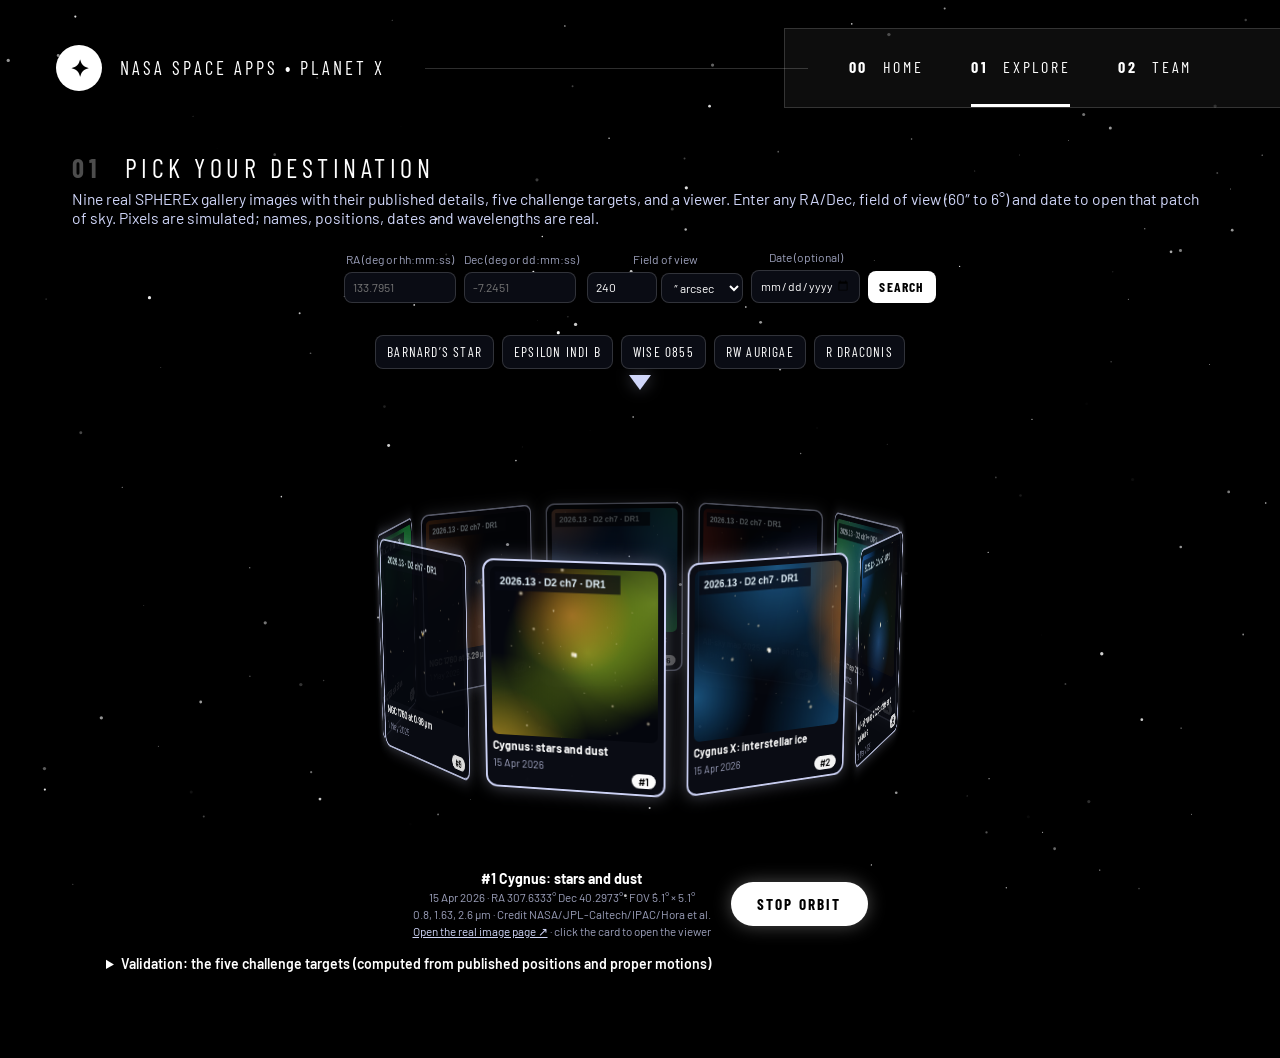
==== explore.html @ a5f4517a "Add files via upload" ====
<!DOCTYPE html>
<html lang="en">
<head>
  <meta charset="UTF-8" />
  <meta name="viewport" content="width=device-width, initial-scale=1.0, viewport-fit=cover" />
  <title>NASA Space Apps Planet X | Explore</title>
  <link rel="preconnect" href="https://fonts.googleapis.com">
  <link rel="preconnect" href="https://fonts.gstatic.com" crossorigin>
  <link href="https://fonts.googleapis.com/css2?family=Barlow:wght@400;600;700&family=Barlow+Condensed:wght@400;700&family=Bellefair&display=swap" rel="stylesheet">
  <style>
    :root {
      --bg-black: #000000;
      --text-light: #D0D6F9;
      --white: #FFFFFF;
      --glass: rgba(255, 255, 255, 0.05);
      --glass-border: rgba(255, 255, 255, 0.16);
      --font-serif: 'Bellefair', serif;
      --font-sans-cond: 'Barlow Condensed', sans-serif;
      --font-sans: 'Barlow', sans-serif;
    }

    * {
      box-sizing: border-box;
      margin: 0;
      padding: 0;
    }

    body {
      background-color: var(--bg-black);
      color: var(--white);
      font-family: var(--font-sans);
      min-height: 100vh;
      overflow-x: hidden;
      display: flex;
      flex-direction: column;
      position: relative;
    }

    /* Pure Black Twinkling Starfield Canvas */
    #starfield {
      position: fixed;
      inset: 0;
      width: 100%;
      height: 100%;
      z-index: 0;
      pointer-events: none;
    }

    /* Unified Heading Bar */
    header {
      position: relative;
      z-index: 10;
      display: flex;
      justify-content: space-between;
      align-items: center;
      padding: 1.75rem 0 1.75rem 3.5rem;
    }

    .brand-group {
      display: flex;
      align-items: center;
      gap: 1.1rem;
      text-decoration: none;
      color: var(--white);
    }

    .logo {
      width: 46px;
      height: 46px;
      background: var(--white);
      color: #000;
      border-radius: 50%;
      display: grid;
      place-items: center;
      font-size: 1.45rem;
      font-weight: bold;
      flex-shrink: 0;
    }

    .brand-title {
      font-family: var(--font-sans-cond);
      font-size: 1.15rem;
      letter-spacing: 3px;
      text-transform: uppercase;
      color: var(--white);
    }

    .header-line {
      flex: 1;
      height: 1px;
      background: rgba(255, 255, 255, 0.18);
      margin-left: 2.5rem;
      margin-right: -1.5rem;
      z-index: 12;
    }

    nav {
      background: var(--glass);
      backdrop-filter: blur(18px);
      -webkit-backdrop-filter: blur(18px);
      padding: 0 5.5rem 0 4rem;
      border-top: 1px solid var(--glass-border);
      border-bottom: 1px solid var(--glass-border);
      border-left: 1px solid var(--glass-border);
    }

    nav ul {
      display: flex;
      list-style: none;
      gap: 3rem;
    }

    nav a {
      display: inline-block;
      padding: 1.75rem 0;
      color: var(--white);
      text-decoration: none;
      font-family: var(--font-sans-cond);
      font-size: 1rem;
      letter-spacing: 2.7px;
      text-transform: uppercase;
      border-bottom: 3px solid transparent;
      transition: border-color 0.25s ease;
    }

    nav a:hover {
      border-bottom-color: rgba(255, 255, 255, 0.5);
    }

    nav a.active {
      border-bottom-color: var(--white);
    }

    nav a b {
      margin-right: 0.55rem;
      font-weight: 700;
    }

    /* Main Content */
    main {
      position: relative;
      z-index: 5;
      flex: 1;
      max-width: 1200px;
      width: 100%;
      margin: 0 auto;
      padding: 1rem 2rem 3.5rem;
      display: flex;
      flex-direction: column;
      align-items: center;
    }

    .page-title {
      align-self: flex-start;
      font-family: var(--font-sans-cond);
      font-size: 1.65rem;
      letter-spacing: 4.5px;
      text-transform: uppercase;
      font-weight: 400;
      margin-bottom: 0.4rem;
    }

    .page-title span {
      opacity: 0.3;
      font-weight: 700;
      margin-right: 0.9rem;
    }

    .sub-hint {
      align-self: flex-start;
      color: var(--text-light);
      font-size: 0.98rem;
      margin-bottom: 1rem;
    }


    /* ===== SPHEREx Sky Orbit v4 (themed to this page) ===== */

:root{--bg:#000;--bg2:#000;--panel:#0a0c14;--tx:#fff;--mut:rgba(208,214,249,.75);--ac:#D0D6F9;--glow:rgba(208,214,249,.35);--line:rgba(255,255,255,.16);--ok:#6fe3a5;--warn:#ffa466;padding-top:env(safe-area-inset-top,0px);padding-bottom:env(safe-area-inset-bottom,0px)}
html{scroll-padding-top:env(safe-area-inset-top,0px)}*{box-sizing:border-box}
.sx-base{color:var(--tx);font:14px/1.45 var(--font-sans)}
.sxhead{max-width:1100px;margin:0 auto;padding:6px 16px 0;text-align:center}
.sub,small{color:var(--mut)}
form,.row{display:flex;flex-wrap:wrap;gap:8px;align-items:end;justify-content:center}
label{display:grid;gap:3px;font-size:12px;color:var(--mut)}label.i{display:flex;align-items:center;gap:5px;color:var(--tx);font-size:13px}
input[type=text],input[type=date],select{padding:6px 8px;border:1px solid var(--line);border-radius:8px;background:var(--panel);color:var(--tx);font:inherit}input[type=text]{width:112px}
button{font:inherit;color:var(--tx);background:var(--panel);border:1px solid var(--line);border-radius:8px;padding:6px 11px;cursor:pointer}
button.go,.spin{border:0;color:#000;font-weight:700;background:#fff}.spin{border-radius:999px;padding:11px 26px;letter-spacing:.04em;box-shadow:0 0 18px rgba(255,255,255,.3)}
button.on{outline:2px solid var(--ac);outline-offset:-2px}:focus-visible{outline:2px solid var(--ac);outline-offset:2px}
#err{color:var(--warn);min-height:20px;font-size:13px;margin-top:4px}#chips{margin-top:8px}
.stage{position:relative;height:min(56vh,490px);perspective:1500px;display:grid;place-items:center;overflow:hidden;cursor:grab;touch-action:pan-y;user-select:none}
.mk{position:absolute;top:6px;left:50%;transform:translateX(-50%);border:11px solid transparent;border-top:15px solid var(--ac);filter:drop-shadow(0 0 8px var(--glow));z-index:2}
.ring{--cw:clamp(120px,15vw,190px);position:relative;width:var(--cw);height:calc(var(--cw)*1.25);transform-style:preserve-3d;margin-top:30px}
.card{position:absolute;inset:0;transform:rotateY(calc(var(--i)*40deg)) translateZ(var(--R));transform-style:preserve-3d}
.face{position:absolute;inset:0;backface-visibility:hidden;opacity:var(--o,1);background:var(--panel);border:2px solid var(--ac);border-radius:12px;box-shadow:0 0 18px var(--glow);padding:6px;display:flex;flex-direction:column;gap:4px}
.face.b{transform:rotateY(180deg)}.face canvas{width:100%;aspect-ratio:1;border-radius:7px;display:block;pointer-events:none}
.face b{font-size:12px;line-height:1.2;pointer-events:none}.face small{pointer-events:none;font-size:11px}.face em{position:absolute;right:8px;bottom:6px;font:600 11px var(--font-sans);background:var(--tx);color:var(--bg);border-radius:9px;padding:1px 7px;pointer-events:none}
.bar{display:flex;flex-wrap:wrap;align-items:center;justify-content:center;gap:10px 20px;padding:10px 16px 8px;max-width:1100px;margin:0 auto}#sel{min-width:260px;max-width:620px;text-align:center}#sel small{display:block}
details{max-width:1100px;margin:6px auto 28px;padding:0 16px}summary{cursor:pointer;font-weight:600}table{border-collapse:collapse;width:100%;font-size:12.5px}td,th{border-bottom:1px solid var(--line);padding:5px 6px;text-align:left}
#md{position:fixed;inset:0;background:rgba(0,0,0,.88);backdrop-filter:blur(12px);-webkit-backdrop-filter:blur(12px);display:grid;place-items:center;padding:10px;z-index:100;overflow:auto}#md[hidden]{display:none}
.dlg{width:min(1060px,100%);background:#090b12;border:1px solid rgba(255,255,255,.22);border-radius:16px;box-shadow:0 25px 65px rgba(0,0,0,.95);padding:12px;animation:pop .18s ease-out}
@keyframes pop{from{transform:scale(.95);opacity:0}}@media(prefers-reduced-motion:reduce){.dlg{animation:none}}
.dh{display:flex;gap:10px;align-items:center;justify-content:space-between}h2{margin:0;font:400 24px var(--font-serif);letter-spacing:.5px}
#pg{height:18px;background:var(--line);border-radius:9px;overflow:hidden;position:relative;margin:8px 0}#pf{display:block;height:100%;background:linear-gradient(90deg,#8d97d9,#fff);width:0}#pt{position:absolute;inset:0;text-align:center;font-size:12px;line-height:18px;color:#fff;mix-blend-mode:difference}
.tabs{display:flex;gap:6px;flex-wrap:wrap;margin:8px 0}.body{display:grid;grid-template-columns:minmax(0,1.15fr) minmax(0,1fr);gap:12px}@media(max-width:800px){.body{grid-template-columns:1fr}}
canvas.s{width:100%;aspect-ratio:1;border-radius:8px;background:#04060d;display:block}#big{cursor:move;touch-action:none}
#cmpw{display:grid;grid-template-columns:1fr 1fr;gap:6px}#cmpw .full{grid-column:1/-1}
.side{display:grid;gap:9px;align-content:start}.side[hidden],.pn[hidden],#cmpw[hidden],#big[hidden]{display:none}.pn{display:grid;gap:9px}
dl{margin:0;display:grid;grid-template-columns:auto 1fr;gap:3px 12px}dt{color:var(--mut)}dd{margin:0;font-weight:600}.ck{display:flex;gap:6px 14px;flex-wrap:wrap}
.ok{color:var(--ok)}.warn{color:var(--warn)}textarea{width:100%;height:90px;background:var(--panel);color:var(--tx);border:1px solid var(--line);border-radius:8px;font:12px/1.4 monospace}
.tl{margin-top:10px}#trk{position:relative;height:46px;cursor:pointer;touch-action:none}#trk::before{content:"";position:absolute;left:0;right:0;top:50%;height:4px;margin-top:-2px;background:var(--line);border-radius:2px}
#fill{position:absolute;left:0;top:50%;height:4px;margin-top:-2px;border-radius:2px;background:linear-gradient(90deg,transparent,#D0D6F9,#fff)}
.tk{position:absolute;top:50%;width:2px;height:12px;margin:-6px 0 0 -1px;background:var(--mut);opacity:.7}.dv{position:absolute;top:2px;bottom:2px;border-left:2px dashed var(--ac)}
#rk{position:absolute;top:50%;width:40px;height:40px;transform:translate(-50%,-50%);filter:drop-shadow(0 0 6px var(--glow));pointer-events:none}.lab{display:flex;justify-content:space-between;color:var(--mut);font-size:12px}
.pn h3{margin:0;font-size:15px}.pn ul{margin:3px 0;padding-left:18px;columns:2;font-size:12.5px}.pn p{font-size:13px}.pn details{margin:0;padding:0;max-width:none}.pn table{font-size:12px}#dt0{max-width:140px}

#sx{width:100%}
#cele{position:fixed;inset:0;z-index:200;display:grid;place-items:center;background:rgba(0,0,0,.88);backdrop-filter:blur(12px);-webkit-backdrop-filter:blur(12px)}#cele[hidden]{display:none}#cele canvas{position:absolute;inset:0;width:100%;height:100%;pointer-events:none}
.cc{position:relative;background:#090b12;border:1px solid rgba(255,255,255,.22);border-radius:16px;box-shadow:0 25px 65px rgba(0,0,0,.95);padding:22px;width:min(440px,92vw);text-align:center;display:grid;gap:10px}.cc h3{margin:0;font:400 32px var(--font-serif)}.cc p{margin:0}
#pick{min-height:46px;padding:8px;border:1px dashed var(--line);border-radius:8px}
#dno{padding:8px;border:1px solid var(--line);border-radius:8px}
.sx-base button{font-family:var(--font-sans-cond);letter-spacing:1.2px;text-transform:uppercase;font-size:.85rem}
.sx-base button.spin{letter-spacing:2.2px;font-size:.95rem}
.pn details p{margin:6px 0}#sx a,#md a{color:var(--ac)}#sx a:hover,#md a:hover{color:#fff}textarea{padding:6px}
@media (max-width:860px){header{padding:1.25rem 1.5rem}.header-line{display:none}nav{padding:0 1.5rem}nav ul{gap:1.5rem}}

  </style>
</head>
<body>
  <canvas id="starfield"></canvas>

  <header>
    <a href="home.html" class="brand-group">
      <div class="logo">✦</div>
      <span class="brand-title">NASA Space Apps &bull; Planet X</span>
    </a>
    <div class="header-line"></div>
    <nav>
      <ul>
        <li><a href="home.html"><b>00</b> Home</a></li>
        <li><a href="explore.html" class="active"><b>01</b> Explore</a></li>
        <li><a href="team.html"><b>02</b> Team</a></li>
      </ul>
    </nav>
  </header>

  <main>
    <h1 class="page-title"><span>01</span> Pick your destination</h1>
    <p class="sub-hint">Nine real SPHEREx gallery images with their published details, five challenge targets, and a viewer. Enter any RA/Dec, field of view (60″ to 6°) and date to open that patch of sky. Pixels are simulated; names, positions, dates and wavelengths are real.</p>
    <div id="sx" class="sx-base">

<div class="sxhead"><form id="f"><label>RA (deg or hh:mm:ss)<input id="ra" type="text" placeholder="133.7951"></label><label>Dec (deg or dd:mm:ss)<input id="dec" type="text" placeholder="-7.2451"></label>
<label>Field of view<span class="row" style="gap:4px"><input id="fv0" type="text" value="240" style="width:70px"><select id="fu"><option value="1">″ arcsec</option><option value="60">′ arcmin</option><option value="3600">° deg</option></select></span></label><label>Date (optional)<input type="date" id="dt0" min="2025-05-01" max="2026-11-13"></label><button class="go">Search</button></form>
<div id="err" role="alert"></div><div class="row" id="chips"></div></div>
<div class="stage" id="st" tabindex="0" aria-label="Ring of nine SPHEREx images. Arrow keys rotate, Enter opens."><i class="mk"></i><div class="ring" id="ring"></div></div>
<div class="bar"><div id="sel"></div><button class="spin" id="sp">SPIN ORBIT</button></div>
<details><summary>Validation: the five challenge targets (computed from published positions and proper motions)</summary><div id="val"></div></details>

    </div>
  </main>

<div id="md" class="sx-base" role="dialog" aria-modal="true" aria-labelledby="mt" hidden><div class="dlg">
<div class="dh"><div><h2 id="mt"></h2><small id="mm"></small></div><button id="x">✕ Close</button></div>
<div id="pg" hidden><i id="pf"></i><span id="pt"></span></div>
<div class="tabs" id="tabs"></div>
<div class="body"><div><canvas class="s" id="big" width="560" height="560" aria-label="Sky viewer: drag to pan, scroll to zoom"></canvas>
<div id="cmpw" hidden><canvas class="s" id="ca" width="300" height="300"></canvas><canvas class="s" id="cb" width="300" height="300"></canvas><canvas class="s full" id="cr" width="300" height="300" hidden></canvas></div></div>
<div class="side">
<div class="pn" id="p-info" hidden></div>
<div class="pn" id="p-view"><dl><dt>Centre</dt><dd id="co"></dd><dt>Field of view</dt><dd id="fv"></dd><dt>Observation</dt><dd id="ob"></dd></dl>
<label>Field of view / zoom<input id="fov" type="range" min="60" max="600" step="10"></label>
<div class="row" style="justify-content:flex-start"><button id="pl">Play</button><button id="zi">Zoom in</button><button id="zo">Zoom out</button><button id="rs">Reset view</button></div>
<label>Speed<input id="spd" type="range" min="1" max="12" value="4"></label>
<label>See this sky on a date<span><input type="date" id="dt" min="2025-05-01" max="2026-11-13"> <button id="go2">Show</button></span></label>
<div class="ck"><label class="i"><input type="checkbox" id="tr" checked>Trail</label><label class="i"><input type="checkbox" id="mkc" checked>Mark target</label><label class="i"><input type="checkbox" id="cat">Centre on catalog position</label><label class="i"><input type="checkbox" id="gaia">Gaia</label><label class="i"><input type="checkbox" id="wise">WISE</label><label class="i"><input type="checkbox" id="dets">Detections</label></div>
<small>Aladin Lite goes in the context map slot of the real site.</small><button id="sh">Copy share link</button></div>
<div class="pn" id="p-cmp" hidden><div class="row" style="justify-content:flex-start"><label>Epoch A<select id="ea"></select></label><label>Epoch B<select id="eb"></select></label></div>
<div class="ck"><label class="i"><input type="radio" name="md" value="side" checked>Side by side</label><label class="i"><input type="radio" name="md" value="blink">Blink</label><label class="i"><input type="radio" name="md" value="diff">A − B</label><label class="i"><input type="radio" name="md" value="sum">A + B</label></div>
<label class="i"><input type="checkbox" id="chb">Use a different channel for B (shows the wavelength trap)</label><div id="cmpq"></div><small>Both frames are drawn on one TAN/WCS grid centred on the same RA/Dec.</small></div>
<div class="pn" id="p-dis" hidden><p id="dtx" style="margin:0"><b>Explore:</b> click any spot in the image to ask “what is here?”. Somewhere in this field one moving source matches no catalog. Find it, then name it.</p><div id="dno" class="warn" hidden></div><div id="pick" aria-live="polite">Click the image to start.</div><small id="dh">The hint unlocks after your first click: try to find it yourself first.</small><button id="run" class="go">Show all detections (hint)</button><div id="dtab"></div><div class="row" style="justify-content:flex-start"><button id="sv">Save candidate</button><button id="ex">Export report</button></div><textarea id="rep" readonly hidden></textarea><div id="saved"></div>
<small>How it works: align frames on one grid, subtract, find residual pairs, link them into a track, then match against Gaia and WISE. Anything left unmatched is a candidate.</small></div>
<div class="pn" id="p-spec" hidden><div class="row" style="justify-content:flex-start"><label>Detector<select id="sd"></select></label><label>Channel (1–17)<select id="sc"></select></label></div>
<div class="ck"><label class="i"><input type="checkbox" id="co4">Co-add detectors and epochs (better S/N)</label><label class="i"><input type="checkbox" id="ovb">Overlay epoch B</label></div><canvas class="s" id="spc" width="420" height="260" style="aspect-ratio:auto"></canvas><small id="spn"></small></div>
<div class="pn" id="p-q" hidden><dl id="qm"></dl><label class="i"><input type="checkbox" id="mask">Show bad-pixel mask on the image</label><div id="qf"></div></div>
</div></div>
<div class="tl"><div id="trk" role="slider" tabindex="0" aria-label="Observation date" aria-valuemin="1" aria-valuemax="24"><div id="fill"></div>
<svg id="rk" viewBox="0 0 24 24" aria-hidden="true"><g transform="rotate(90 12 12)"><path d="M12 1.5c3.2 3 4.2 7.2 4.2 11.5l-2.2 3.2h-4l-2.2-3.2c0-4.3 1-8.5 4.2-11.5z" fill="#fff" stroke="#7b8ba5" stroke-width=".6"/><circle cx="12" cy="9" r="1.9" fill="#1e90ff"/><path d="M7.8 12.5l-3.3 4.8 3.7-1.2zM16.2 12.5l3.3 4.8-3.7-1.2z" fill="#ff5d73"/><path d="M10 16.5h4l-2 5.8z" fill="#ffb454"/></g></svg></div>
<div class="lab"><span>May 2025</span><span>DR1 | QR3</span><span>Nov 2026</span></div></div>
</div></div>

  <script>
    (function(){/* 1. Pure Black Twinkling Starfield */
    const canvas = document.getElementById("starfield");
    const ctx = canvas.getContext("2d");
    let stars = [];

    function initStars() {
      canvas.width = window.innerWidth;
      canvas.height = window.innerHeight;
      stars = Array.from({ length: 170 }, () => ({
        x: Math.random() * canvas.width,
        y: Math.random() * canvas.height,
        r: Math.random() * 1.4 + 0.3,
        alpha: Math.random(),
        speed: (Math.random() * 0.015 + 0.004) * (Math.random() > 0.5 ? 1 : -1)
      }));
    }

    function drawStars() {
      ctx.fillStyle = "#000000";
      ctx.fillRect(0, 0, canvas.width, canvas.height);
      for (const s of stars) {
        s.alpha += s.speed;
        if (s.alpha > 1 || s.alpha < 0.15) s.speed *= -1;
        ctx.beginPath();
        ctx.arc(s.x, s.y, s.r, 0, Math.PI * 2);
        ctx.fillStyle = `rgba(255, 255, 255, ${s.alpha.toFixed(2)})`;
        ctx.fill();
      }
      requestAnimationFrame(drawStars);
    }
    window.addEventListener("resize", initStars);
    initStars();
    drawStars();
})();
  </script>
  <script>
const $=id=>document.getElementById(id),lerp=(a,b,t)=>a+(b-a)*t,NE=24,T0=2025.35,T1=2026.85,TR=2026.1,PXS=6.15,OBS=Array.from({length:NE},(_,i)=>T0+(T1-T0)*i/(NE-1));
const BANDS=[[.75,1.09],[1.1,1.62],[1.63,2.41],[2.42,3.82],[3.83,4.41],[4.42,5]],HUE=['#8fa8ff','#4cc9f0','#7ee081','#f2d45c','#f29b5c','#ef6f8e'];
function rng(a){return()=>{a|=0;a=a+0x6D2B79F5|0;let t=Math.imul(a^a>>>15,1|a);t=t+Math.imul(t^t>>>7,61|t)^t;return((t^t>>>14)>>>0)/4294967296}}
const hash=(a,b)=>Math.floor(a*1000)*73856093^Math.floor(b*1000)*19349663,g=(x,m,s)=>Math.exp(-(((x-m)/s)**2));
function S(c,l){let v;if(c==='Y')v=.03+g(l,4.55,.45)+.1*g(l,1.25,.08);else if(c==='M')v=.9*(1.1/l)**2;else if(c==='T')v=.1+.8*g(l,1.27,.12)+.5*g(l,1.6,.1)+.55*g(l,4.2,.5);
 else if(c==='Mira')v=.3+.5*(l/5)**1.2-.25*g(l,2.75,.2)-.15*g(l,4.3,.15);else if(c==='TT')v=.6+.2*l/5+.2*g(l,3,.4);else v=.2+.7*g(l,3.29,.08)-.15*g(l,3,.15);return Math.max(.02,v)}
const LAM=(d,c)=>{const[a,b]=BANDS[d-1];return a+(c-.5)/17*(b-a)},rel=e=>e<2026.4?'DR1':'QR3';
const SRC='https://spherex.caltech.edu/',DL=(id,fn,ts,k,d,s,t)=>({id,fn,ts,k,d,s,t});
const K7=['medium','large','larger','largest','huge','huger','jpg_original'],K6=['medium','large','larger','largest','huge','jpg_original'],K5=['medium','large','larger','largest','jpg_original'];
const SQ=['320x320','500x500','1024x1024','1280x1280','1600x1600','3000x3000','3000x3000'],WD=['320x180','500x281','1024x576','1280x720','1600x900','3000x1688','4160x2340'],NG=['320x180','500x281','1024x576','1280x720','1600x900','2280x1282'],MS=['320x180','500x281','1024x576','1280x720','953x536'];
const IMG=(s,t)=>['Image',t,'image/'+s],A='spherex20260415a-nasas-spherex-observatory-maps-interstellar-ice-in-milky-way',B='spherex20260415b-nasas-spherex-observatory-maps-stars-and-dust-in-cygnus',SA='spherex20251218a-spherex-all-sky-map-2025',SB='spherex20251218b-spherex-all-sky-map-2025-stars-and-galaxies',SC='spherex20251218c-spherex-all-sky-map-2025-dust-and-gas',NA='spherex20250501a-early-spherex-observations-ngc-1760-at-0-96-microns',NB='spherex20250501b-early-spherex-observations-ngc-1760-at-0-98-microns',NC='spherex20250501c-early-spherex-observations-ngc-1760-at-3-29-microns';
const REL={cyg:[['Article','‘Interstellar Glaciers’: NASA’s SPHEREx Maps Vast Galactic Ice Regions','news/interstellar-glaciers-nasa-s-spherex-maps-vast-galactic-ice-regions'],IMG(A,'NASA’s SPHEREx Observatory Maps Interstellar Ice in Milky Way'),IMG(B,'NASA’s SPHEREx Observatory Maps Stars and Dust in Cygnus')],
sky:[['Article','NASA’s SPHEREx Observatory Completes First Cosmic Map Like No Other','news/nasa-s-spherex-observatory-completes-first-cosmic-map-like-no-other'],IMG(SA,'SPHEREx All Sky Map 2025'),IMG(SB,'SPHEREx All Sky Map 2025: Stars and Galaxies'),IMG(SC,'SPHEREx All Sky Map 2025: Dust and Gas'),['Video','SPHEREx First All-Sky Map — Panorama','video/spherex-first-all-sky-map-panorama'],['Video','SPHEREx First All-Sky Map — Spectrum','video/spherex-first-all-sky-map-spectrum']],
ngc:[['Article','NASA’s SPHEREx Space Telescope Begins Capturing Entire Sky','news/nasa-s-spherex-space-telescope-begins-capturing-entire-sky'],IMG(NA,'NGC 1760 at 0.96 microns'),IMG(NB,'NGC 1760 at 0.98 microns'),IMG(NC,'NGC 1760 at 3.29 microns'),['Video','SPHEREx Scans the Sky','video/spherex-scans-the-sky']]};
const LAUNCH='SPHEREx launched on 11 March 2025. It sees the sky in 102 colors, each a different infrared wavelength that carries its own clues about galaxies, stars, planet-forming regions and other cosmic features.';
const CYGP='RA 20h 30m 32.0s · Dec +40° 17′ 50.2″',NGCP='RA 4h 57m 43.6s · Dec −66° 21′ 5.2″ (J2000)',NGO=['NGC 1760','Nebula › Star Formation','163,000 light years'];
const NGT='SPHEREx is mapping the whole sky in 102 colors of infrared light that people cannot see. NGC 1760 is a star-forming nebula in the neighboring Large Magellanic Cloud galaxy. ',NGQ='The picture uses data from only four pointings of the multispectral detectors, taken while the team prepared for the start of science operations on 1 May 2025; strips from the four observations were assembled into one single-wavelength image.';
const SK0='Mosaic assembled from SPHEREx data gathered between May and December 2025, showing a small selection of the 102 infrared colors. Infrared is invisible to the eye, so the colors are shown in visible ones. ',SKM='The bright feature through the middle is the Milky Way; most points of light above and below it are other galaxies.',SKS='Spectroscopy splits light into its wavelengths. SPHEREx will use it to measure distances to galaxies and map the 3D distribution of hundreds of millions of them. The all-sky spectral map should give new insight into inflation, the dramatic event in the first billionth of a trillionth of a trillionth of a second after the big bang, which subtly shaped how galaxies are spread out.',SKR='To keep files small, the resolution is reduced by a factor of one thousand from the full SPHEREx data. The elliptical projection covers the entire visible sky.',PAH='The prominent red clouds are polycyclic aromatic hydrocarbons (PAHs), dust that is a common ingredient in forming stars and planets and that emits mainly near 3.4 µm. The blue bubbles are hot hydrogen gas, at about 4 µm.',ICE='Other SPHEREx wavelengths reveal water ice, carbon dioxide ice and carbon monoxide ice; with the all-sky view, scientists can map where these building blocks of organic material, essential to life as we know it, lie across the Milky Way.';
const IM=[
{n:'Cygnus: stars and dust',d:'15 Apr 2026',ra:307.633339,dec:40.297291,fv:'5.1° × 5.1°',fd:[5.1,5.1],w:'0.8, 1.63, 2.6 µm',c:'NASA/JPL-Caltech/IPAC/Hora et al.',u:B,h:[75,25],dens:380,
 info:{full:'NASA’s SPHEREx Observatory Maps Stars and Dust in Cygnus',kind:'Observation',iso:'2026-04-15',pos:CYGP,ori:'North is 53.9° left of vertical',obj:['(name not listed)','Nebula › Interstellar Medium'],bands:[['Infrared','800 nm'],['Infrared','1.6 µm'],['Infrared','2.6 µm']],
 txt:['A dusty infrared starfield toward the constellation Cygnus, seen by SPHEREx (Spectro-Photometer for the History of the Universe, Epoch of Reionization, and Ices Explorer).','Three of the 102 wavelengths SPHEREx maps (0.8, 1.63 and 2.6 µm, assigned to blue, green and red) show starlight from deep in the disk of the Milky Way.','Dust clouds grow more transparent at longer wavelengths, so stars behind thicker dust look yellow or red. The very densest clouds stay opaque even in the near infrared and show up as black streaks.',LAUNCH],
 vis:'A square frame packed edge to edge with hundreds of thousands of needle-fine stars, like high-resolution static, over a mottled background of olive-green and rusty-orange cloud texture that resembles tea stains or mineral veins. Most stars are cool white or pale blue. The top and bottom edges lean slightly blue-violet and the centre is a warmer yellow-green. A jagged dark rift of dense dust cuts diagonally from the upper right toward the centre-left, like a shadowed canyon.',
 dl:DL(44,'SPHEREx_Cygnus_Broadband.jpg',1776744276,K7,SQ,['70.4 KB','154 KB','646 KB','1020 KB','1.56 MB','4.79 MB','4.79 MB'],['3000 x 3000','26.1 MB']),rel:REL.cyg}},
{n:'Cygnus X: interstellar ice',d:'15 Apr 2026',ra:307.633339,dec:40.297291,fv:'5.1° × 5.1°',fd:[5.1,5.1],w:'3.0 µm (H₂O ice), 3.3 µm (PAH)',c:'NASA/JPL-Caltech/IPAC/Hora et al.',u:A,h:[205,28],dens:300,
 info:{full:'NASA’s SPHEREx Observatory Maps Interstellar Ice in Milky Way',kind:'Observation',iso:'2026-04-15',pos:CYGP,ori:'North is 53.9° left of vertical',obj:['(name not listed)','Nebula › Interstellar Medium'],bands:[['Infrared','3.0 µm'],['Infrared','3.3 µm']],
 txt:['Chemical signatures of water ice (bright blue) and polycyclic aromatic hydrocarbons, PAHs (orange) in Cygnus X, one of the most active and turbulent star-forming regions of the Milky Way. The image was released on 15 April 2026 together with a study of the observation.','Mapping the chemical signatures of interstellar ices (water, carbon dioxide, carbon monoxide) is a main SPHEREx goal. These molecules are vital to the chemistry that lets life develop. Researchers believe the ice reservoirs on tiny dust grains are where most of the universe’s water forms and is stored, and that the water in Earth’s oceans and the ices in comets and on other planets and moons began in such regions.',LAUNCH],
 vis:'A dark square frame with a near-black background and wispy glowing filaments of copper and burnt orange, shredded at the edges like embers or tangled wool, following the thinner dust clouds. Inside the thickest parts sit sharper, brighter electric-blue veins and clumps, like jagged icebergs on an inky sea; this is the spectral signature of water ice clinging to dust grains. A prominent spine of material runs diagonally from the lower left to the upper right, where orange and blue concentrate. Away from it the clouds break into lacy threads like plant roots or nerve-cell dendrites.',
 dl:DL(43,'SPHEREs_Cygnus_H2O_Ice.jpg',1776743980,K7,SQ,['62.8 KB','113 KB','322 KB','449 KB','623 KB','1.52 MB','1.52 MB'],['3000 x 3000','10.3 MB']),rel:REL.cyg}},
{n:'All-sky map 2025: stars and galaxies',d:'18 Dec 2025',fv:'all sky (elliptical projection)',w:'830 nm, 1.7 µm, 4.8 µm',c:'NASA/JPL-Caltech',u:SB,h:[215],dens:420,span:40,
 info:{full:'SPHEREx All Sky Map 2025: Stars and Galaxies',kind:'Observation',iso:'2025-12-18',pos:'not listed (all-sky map)',ori:'',obj:['Milky Way','Galaxy › Spiral'],bands:[['Infrared','830 nm'],['Infrared','1.7 µm'],['Infrared','4.8 µm']],
 txt:[SK0+'The colors chosen highlight stars at short, medium and long wavelengths, mapped to blue, green and red.',SKM,SKS,SKR],vis:'',
 dl:DL(41,'SPHEREx_StarsRGB.jpg',1766089754,K7,WD,['27.3 KB','46.2 KB','167 KB','263 KB','413 KB','1.35 MB','2.37 MB'],['4160 x 2340','14.3 MB']),rel:REL.sky}},
{n:'All-sky map 2025',d:'18 Dec 2025',fv:'all sky (elliptical projection)',w:'830 nm, 1.7 µm, 4.8 µm, 3.4 µm, 4.0 µm',c:'NASA/JPL-Caltech',u:SA,h:[8,215,120],dens:420,span:40,
 info:{full:'SPHEREx All Sky Map 2025',kind:'Observation',iso:'2025-12-18',pos:'not listed (all-sky map)',ori:'',obj:['Milky Way','Galaxy › Spiral'],bands:[['Infrared','830 nm'],['Infrared','1.7 µm'],['Infrared','4.8 µm'],['Infrared','3.4 µm'],['Infrared','4.0 µm']],
 txt:[SK0+'The colors chosen highlight stars (blue, green and white), hot hydrogen gas (blue) and cosmic dust (red).',SKM,PAH,'This image shows one main use of spectroscopy: identifying the presence of particular chemicals. '+ICE,'Spectroscopy can also measure distances to other galaxies. '+SKS.replace('Spectroscopy splits light into its wavelengths. ',''),SKR],vis:'',
 dl:DL(40,'SPHEREx_StarsRGB_LinesRB.jpg',1766089662,K7,WD,['30.1 KB','46.8 KB','142 KB','214 KB','324 KB','1010 KB','1.71 MB'],['4160 x 2340','11.4 MB']),rel:REL.sky}},
{n:'All-sky map 2025: dust and gas',d:'18 Dec 2025',fv:'all sky (elliptical projection)',w:'dust 3.4 µm (red), hot gas 4.0 µm (blue)',c:'NASA/JPL-Caltech',u:SC,h:[8,215],dens:250,span:40,
 info:{full:'SPHEREx All Sky Map 2025: Dust and Gas',kind:'Observation',iso:'2025-12-18',pos:'not listed (all-sky map)',ori:'',obj:['Milky Way','Galaxy › Spiral'],bands:[['Infrared','3.4 µm'],['Infrared','4.0 µm']],
 txt:['Mosaic assembled from SPHEREx data gathered between May and December 2025, showing just two of the 102 infrared colors, chosen to highlight hot hydrogen gas (blue) and cosmic dust (red). The bright band through the middle is the Milky Way, filled with gas and dust.',PAH,'This image illustrates a main use of spectroscopy: identifying chemicals. '+ICE,SKR],vis:'',
 dl:DL(42,'SPHEREx_LinesRB.jpg',1766089789,K7,WD,['27.4 KB','39.6 KB','94 KB','129 KB','178 KB','446 KB','724 KB'],['4160 x 2340','5.37 MB']),rel:REL.sky}},
{n:'SPHEREx images mosaic (LMC N11)',d:'5 May 2025',ra:74.43167,dec:-66.35144,inf:1,fv:'not listed (NGC 1760 field assumed, 1.3° × 0.7°)',fd:[1.3,.7],w:'0.98 µm (blue), 0.96 µm (green), 3.29 µm (red)',c:'',u:'spherex-images-mosaic',h:[135,25,215],dens:220,
 info:{full:'SPHEREx Images Mosaic',kind:'Artwork',iso:'2025-05-05',pos:'not listed on the page; file name LMC_N11_v2 points to N11 in the Large Magellanic Cloud, so the NGC 1760 position is assumed here',ori:'',obj:['(not listed)','(not listed)'],bands:[],
 txt:['Three-color mosaic of SPHEREx images from channels centered at 0.98 µm (blue), 0.96 µm (green) and 3.29 µm (red). The green areas are ionized regions near a cluster of young stars (blue), traced by the doubly ionized sulfur line; red traces emission from the surrounding dusty PAHs.'],vis:'',
 dl:DL(38,'LMC_N11_v2.jpg',1746469877,K5,MS,['32.6 KB','63.8 KB','167 KB','227 KB','166 KB'],null),rel:[]}},
{n:'NGC 1760 at 3.29 µm',d:'1 May 2025',ra:74.43167,dec:-66.35144,fv:'1.3° × 0.7°',fd:[1.3,.7],w:'3.29 µm (PAH)',c:'NASA/JPL-Caltech',u:NC,h:[25],dens:120,
 info:{full:'Early SPHEREx Observations: NGC 1760 at 3.29 microns',kind:'Observation',iso:'2025-05-01',pos:NGCP,ori:'North is 53.3° right of vertical',obj:NGO,bands:[['Infrared','3.3 µm']],
 txt:[NGT+'At 3.29 µm the image shows the glow of sooty, carbon-based dust particles called polycyclic aromatic hydrocarbons (PAHs).',NGQ],vis:'',
 dl:DL(37,'SPHEREx_D4_3p29.jpg',1746231953,K6,NG,['53.2 KB','98.3 KB','263 KB','355 KB','476 KB','753 KB'],['2280 x 1282','3.64 MB']),rel:REL.ngc}},
{n:'NGC 1760 at 0.96 µm',d:'1 May 2025',ra:74.43167,dec:-66.35144,fv:'1.3° × 0.7°',fd:[1.3,.7],w:'0.96 µm (S III)',c:'NASA/JPL-Caltech',u:NA,h:[135],dens:200,
 info:{full:'Early SPHEREx Observations: NGC 1760 at 0.96 microns',kind:'Observation',iso:'2025-05-01',pos:NGCP,ori:'North is 53.3° right of vertical',obj:NGO,bands:[['Infrared','960 nm']],
 txt:[NGT+'At 0.96 µm the image shows ionized gaseous sulfur (S III), heated by nearby stars until it has lost two electrons.',NGQ+' The grey strip along the top is an area not mapped at this wavelength in the four available pointings.'],vis:'',
 dl:DL(36,'SPHEREx_D1_0p96.jpg',1746231875,K6,NG,['50 KB','94.4 KB','256 KB','349 KB','475 KB','765 KB'],['2280 x 1282','3.98 MB']),rel:REL.ngc}},
{n:'NGC 1760 at 0.98 µm',d:'1 May 2025',ra:74.43167,dec:-66.35144,fv:'1.3° × 0.7° (same field)',fd:[1.3,.7],w:'0.98 µm (stars only)',c:'NASA/JPL-Caltech',u:NB,h:[],dens:260,
 info:{full:'Early SPHEREx Observations: NGC 1760 at 0.98 microns',kind:'Observation',iso:'2025-05-01',pos:NGCP,ori:'North is 53.3° right of vertical',obj:NGO,bands:[['Infrared','980 nm']],
 txt:[NGT+'At 0.98 µm there is very little glow from the nebula’s gas and dust, so only starlight remains.',NGQ],vis:'',
 dl:DL(35,'SPHEREx_D1_0p98.jpg',1746231822,K6,NG,['55.4 KB','107 KB','302 KB','414 KB','566 KB','926 KB'],['2280 x 1282','4.8 MB']),rel:REL.ngc}}];
const TG=[
{n:'Barnard’s Star',ra:269.4521,dec:4.6934,pm:[-.8,10.33],ref:2000,cls:'M',kind:'m',g:1,b:.9,src:'epoch J2000; motion from memory (Hipparcos), verify in SIMBAD'},
{n:'Epsilon Indi B',ra:331.0433,dec:-56.7826,pm:[3.98,-2.47],ref:2000,cls:'T',kind:'m',g:1,b:.6,src:'RA 22h04m10.4s, Dec −56°46′57″ near epoch 2000 (SuperCOSMOS); PM from Wikipedia'},
{n:'WISE 0855',ra:133.79513,dec:-7.24515,pm:[-8.1237,.6732],ref:2010.5,cls:'Y',kind:'m',g:0,b:.5,src:'challenge position, epoch ≈2010.5 (my derivation); PM −8123.7, +673.2 mas/yr'},
{n:'RW Aurigae',ra:76.9563,dec:30.4014,pm:[.004,-.027],ref:2000,cls:'TT',kind:'v',P:.2,g:1,b:.9,src:'05h07m49.5s +30°24′05″; irregular T Tauri dimmings'},
{n:'R Draconis',ra:248.1667,dec:66.7547,pm:[0,0],ref:2000,cls:'Mira',kind:'v',P:.67,g:1,b:.9,src:'16h32m40s +66°45′17″; Mira, ~246 day period'}];
function mk(s){const f={...s},r=rng(hash(s.ra||3,s.dec||5)+s.n.length);f.span=s.span||(s.fd?Math.min(40,Math.max(1,Math.max(...s.fd)*3600/600)):1);f.fmax=600*f.span;f.fv0=Math.min(f.fmax,s.fd?Math.round(Math.max(...s.fd)*3600):240);
 f.stars=Array.from({length:f.dens||220},()=>({x:(r()-.5)*1400,y:(r()-.5)*1400,f:Math.pow(r(),3)}));
 f.blobs=(f.h||(f.pm?[]:[200,25])).flatMap(h=>Array.from({length:3},()=>({x:(r()-.5)*600,y:(r()-.5)*600,r:100+r()*220,h})));
 if(!f.pm){const a=r()*6.28,m=60+r()*60;f.pm=[m*Math.cos(a),m*Math.sin(a)];f.ref=TR;f.kind='m';f.cls='M';f.g=0;f.b=.6;f.sim=1}
 f.dem=f.ra==null;if(f.dem){f.ra=0;f.dec=0}
 f.crf=Math.cos(f.dec*Math.PI/180)||1;f.cra=f.ra+f.pm[0]*(TR-f.ref)/3600/f.crf;f.cde=f.dec+f.pm[1]*(TR-f.ref)/3600;
 f.hot=Array.from({length:6},()=>[(r()-.5)*1.8,(r()-.5)*1.8]);f.obj=[{id:'T',st:f.g?'Known (Gaia)':'Not in Gaia',pm:[-f.pm[0],f.pm[1]],x0:0,y0:0,b:f.b},
 {id:'K',st:'Known (Gaia)',pm:[1.2,-.9],x0:-70,y0:45,b:.5},{id:'U',st:'Unmatched candidate',pm:[7,-4],x0:55,y0:-60,b:.45}];if(f.dem||s.noU)f.obj=f.obj.filter(b=>b.id!=='U');return f}
const IMF=IM.map(mk),TGF=TG.map(mk);
function sky(c,F,k,o){const ep=OBS[k],W=c.width,x=c.getContext('2d'),q=W/o.fov,X=v=>W/2+(v-o.ox)*q,Y=v=>W/2-(v-o.oy)*q,s=Math.min(2.2,Math.max(.5,q)),sf=1+.12*(o.det-3)+.02*(o.ch-9);
 x.fillStyle='#04060d';x.fillRect(0,0,W,W);
 const sp=F.span;F.blobs.forEach(b=>{const r=x.createRadialGradient(X(b.x*sp),Y(b.y*sp),0,X(b.x*sp),Y(b.y*sp),b.r*sp*q);r.addColorStop(0,`hsla(${b.h},90%,58%,.5)`);r.addColorStop(1,`hsla(${b.h},90%,50%,0)`);x.fillStyle=r;x.fillRect(0,0,W,W)});
 const dot=(px,py,r,cl)=>{const d=x.createRadialGradient(px,py,0,px,py,r);d.addColorStop(0,cl);d.addColorStop(1,'rgba(255,230,160,0)');x.fillStyle=d;x.fillRect(px-r,py-r,2*r,2*r)};
 F.stars.forEach(t=>{const px=X(t.x*sp),py=Y(t.y*sp);if(px<-30||py<-30||px>W+30||py>W+30)return;dot(px,py,(1.6+t.f*5)*s,`rgba(255,245,230,${Math.min(1,(.45+t.f*.55)*sf)})`)});
 const bs=o.cat?F.ref:TR,P=(b,t)=>b.id==='T'?[(t-bs)*b.pm[0],(t-bs)*b.pm[1]]:[b.x0+(t-TR)*b.pm[0],b.y0+(t-TR)*b.pm[1]],lam=LAM(o.det,o.ch);
 const br=b=>b.id==='T'?F.b*S(F.cls,lam)*(F.kind==='v'?1+.6*Math.sin(6.283*(ep-T0)/(F.P||1)):1):b.b*.8;
 const cl={T:'255,209,102',K:'125,249,255',U:'255,120,200'};
 F.obj.forEach(b=>{if(!o.full&&b.id!=='T'&&!(o.dets))return;const p=P(b,ep),px=X(p[0]),py=Y(p[1]);
  if(o.trail&&(b.id==='T'||o.dets&&b.id==='U'))OBS.slice(0,k).forEach(e=>{const t=P(b,e);dot(X(t[0]),Y(t[1]),3*s,`rgba(${o.dets?cl[b.id]:cl.T},.45)`)});
  dot(px,py,(4+8*Math.min(1.3,br(b)))*s,`rgba(${o.dets?cl[b.id]:cl.T},1)`);
  if(o.mark&&b.id==='T'||o.dets){x.strokeStyle=`rgb(${cl[b.id]})`;x.lineWidth=1.5;x.setLineDash([4,4]);x.beginPath();x.arc(px,py,12*s+6,0,6.3);x.stroke();x.setLineDash([]);if(o.dets){x.fillStyle=`rgb(${cl[b.id]})`;x.font='12px Barlow,sans-serif';x.fillText(b.id==='T'?'target':b.id==='K'?'known':'candidate',px+14*s+4,py-8)}}
  if(o.gaia&&(b.id==='K'||b.id==='T'&&F.g)){x.strokeStyle='#4cc9f0';x.lineWidth=1.5;x.beginPath();x.arc(px,py,9*s+10,0,6.3);x.stroke()}
  if(o.wise&&b.id!=='U'){x.strokeStyle='#f29b5c';x.lineWidth=1.5;x.strokeRect(px-8*s-6,py-8*s-6,16*s+12,16*s+12)}});
 F.hot.forEach(h=>{const px=X(h[0]*140),py=Y(h[1]*140);x.fillStyle='rgba(255,255,255,.55)';x.fillRect(px-1,py-1,3,3);if(o.mask){x.strokeStyle='#c77dff';x.lineWidth=1.5;x.strokeRect(px-5,py-5,10,10)}});
 if(o.mask&&k%5===2){x.strokeStyle='#4cc9f0';x.beginPath();x.arc(W*.3,W*.72,12,0,6.3);x.stroke();x.fillStyle='#4cc9f0';x.font='11px Barlow,sans-serif';x.fillText('GHOST',W*.3+14,W*.72)}
 if(o.mask&&k%7===3){x.strokeStyle='#ff4d6d';x.lineWidth=2;x.beginPath();x.moveTo(W*.1,W*.2);x.lineTo(W*.9,W*.34);x.stroke();x.fillStyle='#ff4d6d';x.fillText('STREAK',W*.1,W*.2-6)}
 x.fillStyle='rgba(8,9,18,.72)';x.fillRect(6,6,W>400?230:150,22);x.fillStyle='#e6f6ff';x.font='600 12px Barlow,sans-serif';x.fillText(`${ep.toFixed(2)} · D${o.det} ch${o.ch} · ${rel(ep)}`,12,21)}
/* carousel */
const ring=$('ring'),N=9,SN=40;let R=400,a=0,spin=false,vel=0,drag=null,moved=0,lt=0,shown=-1,hit=null;
IMF.forEach((F,i)=>{const c=document.createElement('div');c.className='card';c.dataset.i=i;c.style.setProperty('--i',i);
 ['f','b'].forEach(s=>{const f=document.createElement('div');f.className='face '+s;f.innerHTML=`<canvas width="200" height="200"></canvas><b>${F.n}</b><small>${F.d}</small><em>#${i+1}</em>`;sky(f.firstChild,F,12,{ox:0,oy:0,fov:420*F.span,det:2,ch:7});c.append(f)});ring.append(c)});
const cards=[...ring.children];
function size(){R=ring.offsetWidth*1.12/(2*Math.tan(Math.PI/N));ring.style.setProperty('--R',R+'px')}
function apply(){ring.style.transform=`translateZ(${-R}px) rotateX(-10deg) rotateY(${a}deg)`;cards.forEach((c,i)=>c.style.setProperty('--o',(.3+.7*(Math.cos((i*SN+a)*Math.PI/180)+1)/2).toFixed(2)));
 const i=((Math.round(-a/SN)%N)+N)%N;if(i!==shown){shown=i;const F=IMF[i];$('sel').innerHTML=`<b>#${i+1} ${F.n}</b><small>${F.d} · ${F.dem?'position not listed on the source page':`RA ${F.ra.toFixed(4)}°  Dec ${F.dec.toFixed(4)}°${F.inf?' (assumed)':''}`} · FOV ${F.fv}<br>${F.w} · Credit ${F.c}<br><a href="https://spherex.caltech.edu/image/${F.u}" target="_blank" rel="noopener">Open the real image page ↗</a> · click the card to open the viewer</small>`}}
function loop(t){const dt=Math.min(.05,(t-lt)/1000||0);lt=t;if(!drag){if(spin){vel+=(16-vel)*.05;a-=vel*dt}else{vel=0;a+=(Math.round(a/SN)*SN-a)*.12}}apply();if(M&&M.play&&!$('md').hidden&&M.tab==='view'&&t-pl>1000/+$('spd').value){pl=t;M.k=(M.k+1)%NE;render()}requestAnimationFrame(loop)}
let pl=0;const st=$('st');
st.onpointerdown=e=>{drag={x:e.clientX,a0:a};moved=0;hit=e.target.closest('.card')};
addEventListener('pointermove',e=>{if(!drag)return;const dx=e.clientX-drag.x;moved=Math.max(moved,Math.abs(dx));a=drag.a0+dx*.3});
addEventListener('pointerup',()=>{if(drag&&moved<6&&hit)openM(IMF[+hit.dataset.i],'i'+hit.dataset.i);drag=null;hit=null});
st.onkeydown=e=>{if(e.key==='ArrowLeft')a+=SN;else if(e.key==='ArrowRight')a-=SN;else if(e.key==='Enter')openM(IMF[shown],'i'+shown);else return;e.preventDefault();spin=false;$('sp').textContent='SPIN ORBIT'};
$('sp').onclick=()=>{spin=!spin;$('sp').textContent=spin?'STOP ORBIT':'SPIN ORBIT'};
TGF.forEach((F,i)=>{const b=document.createElement('button');b.textContent=F.n;b.onclick=()=>openM(F,'t'+i);$('chips').append(b)});
/* viewer */
let M=null,ft=null,bt=null;const TABS=[['info','About'],['view','View'],['cmp','Compare'],['dis','Discover'],['spec','Spectrum'],['q','Quality']];
TABS.forEach(([k,l])=>{const b=document.createElement('button');b.textContent=l;b.dataset.t=k;b.onclick=()=>{M.tab=k;render()};$('tabs').append(b)});
for(let d=1;d<=6;d++)$('sd').add(new Option(`D${d} (${BANDS[d-1][0]}–${BANDS[d-1][1]} µm)`,d));for(let c=1;c<=17;c++)$('sc').add(new Option(c,c));
OBS.forEach((e,i)=>{const t=new Date(Date.UTC(Math.floor(e),0,1)+(e%1)*365.25*864e5).toLocaleDateString('en-GB',{day:'numeric',month:'short',year:'numeric',timeZone:'UTC'});$('ea').add(new Option(`${t} (${rel(e)})`,i));$('eb').add(new Option(`${t} (${rel(e)})`,i))});
const toD=y=>new Date(Date.UTC(Math.floor(y),0,1)+(y%1)*365.25*864e5),iso=y=>toD(y).toISOString().slice(0,10),pretty=y=>toD(y).toLocaleDateString('en-GB',{day:'numeric',month:'short',year:'numeric',timeZone:'UTC'});
const fromIso=v=>{const d=new Date(v+'T00:00:00Z'),y=d.getUTCFullYear();return y+(d-Date.UTC(y,0,1))/(365.25*864e5)},nearK=y=>OBS.reduce((b,e,i)=>Math.abs(e-y)<Math.abs(OBS[b]-y)?i:b,0);
const ob=()=>({ox:M.ox,oy:M.oy,fov:M.fov,det:M.det,ch:M.ch,trail:$('tr').checked,mark:$('mkc').checked,cat:$('cat').checked,gaia:$('gaia').checked,wise:$('wise').checked,dets:$('dets').checked,mask:$('mask').checked});
function openM(F,src,init){M={F,src,k:12,ox:0,oy:0,fov:F.fv0||240,det:2,ch:7,tab:F.info?'info':'view',play:false,saved:[],...(init||{})};M.fov=Math.max(60,Math.min(F.fmax,M.fov));$('fov').max=F.fmax;$('fov').step=Math.max(10,Math.round(F.fmax/400));document.querySelectorAll('#tabs button').forEach(b=>b.hidden=b.dataset.t==='info'&&!F.info);$('dets').checked=false;$('mt').textContent=F.n;
 $('mm').textContent=F.sim?'Simulated field with a simulated mover (position not from a catalog)':F.dem?'Position not listed on the source page: demo field':(F.src||`${F.d} · FOV ${F.fv} · ${F.w}`);
 $('md').hidden=false;$('pl').textContent='Play';$('x').focus();$('ea').value=4;$('eb').value=19;
 clearInterval(ft);const pg=$('pg');pg.hidden=false;let n=0;ft=setInterval(()=>{n++;const fail=n===9?2:0;$('pf').style.width=Math.min(100,n/NE*100)+'%';$('pt').textContent=fail?'2 cutouts failed, retrying…':`Fetching cutouts ${Math.min(n,NE)}/${NE}`;if(n>=NE){clearInterval(ft);pg.hidden=true}},45);render()}
function closeM(){$('md').hidden=true;clearInterval(ft);clearInterval(bt);try{history.replaceState(null,'','#')}catch(e){}st.focus()}
function render(){const F=M.F,e=OBS[M.k];if(M.tab==='info'&&!F.info)M.tab='view';const t=M.tab,can=!hasU(F)||M.tries>0;$('dets').disabled=!can;$('dets').parentElement.title=can?'':'Try to find the unmatched source first (Discover tab)';if(!can)$('dets').checked=false;if($('dets').checked&&hasU(F))M.shown=1;document.querySelectorAll('#tabs button').forEach(b=>b.classList.toggle('on',b.dataset.t===t));
 ['info','view','cmp','dis','spec','q'].forEach(k=>$('p-'+k).hidden=k!==t);$('big').hidden=t==='cmp';$('cmpw').hidden=t!=='cmp';$('sd').value=M.det;$('sc').value=M.ch;
 const cos=F.crf,cr=F.cra-M.ox/3600/cos,cd=F.cde+M.oy/3600;$('co').textContent=F.dem?'demo field':`RA ${cr.toFixed(4)}°  Dec ${cd.toFixed(4)}°`;$('fv').textContent=`${(M.fov/60).toFixed(1)}′ (${Math.round(M.fov)}″${M.fov>=3600?' = '+(M.fov/3600).toFixed(2)+'°':''})`;$('ob').textContent=`${pretty(e)} · ${rel(e)}`;$('fov').value=M.fov;$('dt').value=iso(e);
 const p=M.k/(NE-1);$('rk').style.left=p*100+'%';$('fill').style.width=p*100+'%';$('trk').setAttribute('aria-valuenow',M.k+1);
 if(t==='cmp')cmp();else{sky($('big'),F,M.k,{...ob(),full:t==='dis'?1:0});if(t==='dis'&&M.pk)cross()}
 if(t==='info')info();if(t==='dis')dis();if(t==='spec')spec();if(t==='q')qual();wr()}

function info(){const F=M.F,I=F.info,dl=I.dl,U=(a,x)=>`${SRC}system/avm_images/binaries/${dl.id}/${a}/${x||dl.fn}?${dl.ts}`,L=(p,t)=>`<a href="${SRC}${p}" target="_blank" rel="noopener">${t}</a>`;
 $('p-info').innerHTML=`<img src="${U(dl.k[1])}" alt="${I.full}" style="width:100%;border-radius:8px;background:#04060d" onerror="this.remove()"><small>The real image loads when your browser can reach spherex.caltech.edu. The canvas on the left is always a simulated sky.</small><h3>${I.full}</h3>
 <dl><dt>Entry</dt><dd>${I.kind} · ${F.d}</dd><dt>Credit</dt><dd>${F.c||'not listed on the page'}</dd><dt>Object</dt><dd>${I.obj[0]}</dd><dt>Type</dt><dd>${I.obj[1]}</dd>${I.obj[2]?`<dt>Distance</dt><dd>${I.obj[2]}</dd>`:''}<dt>Position</dt><dd>${I.pos}</dd><dt>Field of view</dt><dd>${F.fv}</dd><dt>Orientation</dt><dd>${I.ori||'not listed'}</dd><dt>Wavelengths</dt><dd>${F.w}</dd></dl>
 ${I.bands.length?`<table><tr><th>Band</th><th>Wavelength</th><th>Telescope</th></tr>${I.bands.map(b=>`<tr><td>${b[0]}</td><td>${b[1]}</td><td>SPHEREx</td></tr>`).join('')}</table>`:'<small>This page has no colour-mapping table; wavelengths come from its description.</small>'}
 ${I.txt.map(t=>`<p style="margin:0">${t}</p>`).join('')}
 ${I.vis?`<details><summary>Visual description</summary><p>${I.vis}</p></details>`:''}
 <b>Downloads</b><ul>${dl.k.map((k,i)=>`<li><a href="${U(k)}" target="_blank" rel="noopener">JPG ${dl.d[i]} (${dl.s[i]})</a></li>`).join('')}${dl.t?`<li><a href="${U('original',dl.fn.replace('.jpg','.tif'))}" target="_blank" rel="noopener">TIF ${dl.t[0]} (${dl.t[1]})</a></li>`:''}</ul>
 ${I.rel.length?`<b>Related media</b><ul style="columns:1">${I.rel.map(r=>`<li>${r[0]}: ${L(r[2],r[1])}</li>`).join('')}</ul>`:''}
 <div class="row" style="justify-content:flex-start"><button id="jd2">See the sky on ${F.d}</button>${L('image/'+F.u,'Open the real page ↗')}</div>`;
 $('jd2').onclick=()=>{M.k=nearK(fromIso(I.iso));M.tab='view';render()}}
function cmp(){const F=M.F,A=+$('ea').value,B=+$('eb').value,o=ob();o.fov=Math.min(M.fov,400);const ca=$('ca'),cb=$('cb'),cr=$('cr'),m=document.querySelector('input[name=md]:checked').value,chB=$('chb').checked?(M.ch%17)+1:M.ch;
 clearInterval(bt);sky(ca,F,A,o);sky(cb,F,B,{...o,ch:chB});cr.hidden=!(m==='diff'||m==='sum');cb.hidden=m==='blink';
 if(m==='blink'){let s=0;bt=setInterval(()=>{s^=1;sky(ca,F,s?B:A,{...o,ch:s?chB:M.ch})},600)}
 if(m==='diff'||m==='sum'){const a=ca.getContext('2d').getImageData(0,0,300,300),b=cb.getContext('2d').getImageData(0,0,300,300),r=cr.getContext('2d'),im=r.createImageData(300,300);
  for(let i=0;i<a.data.length;i+=4){const la=(a.data[i]+a.data[i+1]+a.data[i+2])/3,lb=(b.data[i]+b.data[i+1]+b.data[i+2])/3;
   if(m==='sum'){const v=Math.min(255,la+lb);im.data.set([v,v,v*.9,255],i)}else{const d=Math.max(-1,Math.min(1,(la-lb)/60)),c=d<0?[70,160,255]:[255,170,60];im.data.set([lerp(14,c[0],Math.abs(d)),lerp(16,c[1],Math.abs(d)),lerp(32,c[2],Math.abs(d)),255],i)}}r.putImageData(im,0,0)}
 const ok=(c,t)=>`<div class="${c?'ok':'warn'}">${c?'✓':'⚠'} ${t}</div>`;
 $('cmpq').innerHTML=ok(true,'Same detector D'+M.det)+ok(!$('chb').checked,$('chb').checked?'Different wavelength channels: differences may be spectral, not motion':'Same wavelength channel ch'+M.ch)+ok(rel(OBS[A])===rel(OBS[B]),rel(OBS[A])===rel(OBS[B])?'Same release ('+rel(OBS[A])+')':'Different releases: check calibration before trusting the difference')+ok(true,'Same TAN/WCS grid and zodi model subtracted')}
function dets(){const F=M.F,e=OBS[M.k];return F.obj.map(b=>{const mv=Math.hypot(...b.pm)*(T1-T0),pa=Math.round((Math.atan2(-b.pm[0],b.pm[1])*180/Math.PI+360)%360),va=b.id==='T'&&F.kind==='v'?'±60% (variable)':b.id==='T'?'<5%':'<8%';
 const x=b.id==='T'?0:b.x0+(e-TR)*b.pm[0],y=b.id==='T'?0:b.y0+(e-TR)*b.pm[1];return{id:b.id,ra:(F.cra-x/3600/F.crf).toFixed(4),de:(F.cde+y/3600).toFixed(4),mv:mv.toFixed(1),px:(mv/PXS).toFixed(1),pa,va,st:b.st,bright:(b.id==='T'?F.b:b.b).toFixed(2)}})}
function dis(){const d=dets(),F=M.F,U=hasU(F),can=!U||M.tries>0,seen=!U||M.shown;$('dtx').hidden=!U;$('dno').hidden=U;$('dno').innerHTML=U?'':'<b>Nothing to find in this field.</b> It has no moving source that is missing from the catalogs (the all-sky maps are demo fields). You can still click anywhere to see what is at that spot.';$('dh').hidden=can;$('run').hidden=!can;$('sv').hidden=!U||!M.shown;$('ex').hidden=!seen;$('dtab').innerHTML=!M.ran?'':`<table><tr><th>ID</th><th>RA / Dec (now)</th><th>Motion over baseline</th><th>Brightness</th><th>Match</th></tr>${d.map(r=>`<tr><td>${r.id}</td><td>${r.ra}, ${r.de}</td><td>${r.mv}″ (${r.px} px), PA ${r.pa}°</td><td>${r.bright} · ${r.va}</td><td class="${r.st.startsWith('Unm')||r.st.startsWith('Not')?'warn':'ok'}">${r.st}</td></tr>`).join('')}</table>`;
 try{M.saved=JSON.parse(localStorage.getItem('spxc')||'[]')}catch(e){}$('saved').innerHTML=M.saved.length?`<b>Saved candidates</b><br>${M.saved.map(s=>`${esc(s.name||s.id)} · ${esc(s.n)} at ${s.ra}, ${s.de} (${esc(s.st)})`).join('<br>')}`:''}
$('run').onclick=()=>{$('dets').checked=true;M.ran=1;M.shown=1;render()};
$('sv').onclick=()=>{const u=dets().find(r=>r.id==='U');const v={n:M.F.n,...u};M.saved.push(v);try{localStorage.setItem('spxc',JSON.stringify(M.saved))}catch(e){}dis()};
$('ex').onclick=()=>{const d=dets(),t=$('rep');t.hidden=false;t.value=`SPHEREx candidate report (simulated)\nField: ${M.F.n}\nEpoch: ${pretty(OBS[M.k])} (${rel(OBS[M.k])})\n`+d.map(r=>`${r.id}: ${r.ra}, ${r.de}; moved ${r.mv}″; ${r.st}`).join('\n');t.select();try{navigator.clipboard.writeText(t.value)}catch(e){}};
function spec(){const c=$('spc'),x=c.getContext('2d'),W=c.width,H=c.height,F=M.F,co=$('co4').checked,sig=co?.03:.08,X=l=>34+(W-46)*(l-.75)/4.25,Y=v=>H-26-(H-44)*v/1.25,r=rng(7);
 x.fillStyle='#0b0c14';x.fillRect(0,0,W,H);x.strokeStyle='#2b3050';x.fillStyle='#9aa0bf';x.font='11px Barlow,sans-serif';[1,2,3,4,5].forEach(l=>{x.beginPath();x.moveTo(X(l),8);x.lineTo(X(l),H-26);x.stroke();x.fillText(l+' µm',X(l)-10,H-10)});
 const draw=(k,cl)=>{const vr=F.kind==='v'?1+.6*Math.sin(6.283*(OBS[k]-T0)/(F.P||1)):1;for(let d=1;d<=6;d++)for(let c2=1;c2<=17;c2++){const l=LAM(d,c2),v=F.b*S(F.cls,l)*vr+(r()+r()+r()-1.5)*sig;x.fillStyle=cl||HUE[d-1];x.globalAlpha=d===M.det&&c2===M.ch?1:.8;x.beginPath();x.arc(X(l),Y(v),d===M.det&&c2===M.ch?5:2.5,0,6.3);x.fill()}};
 draw(M.k);if($('ovb').checked)draw(+$('eb').value,'#ffffff');x.globalAlpha=1;x.fillStyle='#e6f6ff';x.fillText('flux (arbitrary) vs wavelength; 102 points = 6 detectors × 17 channels',34,14);
 $('spn').textContent=`Model shape (${F.cls}) plus simulated noise, not measured data. ${co?'Co-adding lowers the noise.':'Tick co-add to see the S/N improve.'} Selected: D${M.det} ch${M.ch} = ${LAM(M.det,M.ch).toFixed(2)} µm.`}
const FL=[['TRANSIENT',1,'cosmic-ray-like hit'],['OVERFLOW',2,'near saturation'],['NONFUNC',64,'dead pixel'],['DICHROIC',128,'unusable, bands 3–4 overlap'],['HOT',1024,'noisy pixel'],['COLD',2048,'unresponsive pixel'],['PERSIST',131072,'persistent charge'],['CROSSTALK',1048576,''],['SOURCE',2097152,'known source'],['GHOST',4194304,''],['STREAK',33554432,'']];
function qual(){const e=OBS[M.k],k=M.k,l=LAM(M.det,M.ch),n=(M.k*37+M.det*11)%9;
 $('qm').innerHTML=[['Observation',`${Math.floor(e)}W${String(Math.min(52,Math.floor((e%1)*52)+1)).padStart(2,'0')}_2B_${String(100+k*37).padStart(4,'0')}_1`],['Detector',`D${M.det}`],['Wavelength',`${l.toFixed(2)} µm`],['Epoch',`${e.toFixed(3)} (MJD ${Math.round(51544+(e-2000)*365.25)})`],['Release',rel(e)],['Pixel scale',PXS+'″'],['Flagged pixels',(1.2+n*.4).toFixed(1)+'%'],['Fit quality (fit_ql)',(1+n*.04).toFixed(2)],['Background',(.4+n*.03).toFixed(2)+' MJy/sr (sim)'],['Zodi','model subtracted']].map(r=>`<dt>${r[0]}</dt><dd>${r[1]}</dd>`).join('');
 $('qf').innerHTML=`<small>Real flag names and bit values from IRSA’s spectrophotometry help:</small><table>${FL.map(f=>`<tr><td>${f[0]}</td><td>${f[1]}</td><td>${f[2]}</td></tr>`).join('')}</table>`}
['tr','mkc','cat','gaia','wise','dets','mask','co4','ovb','chb'].forEach(k=>$(k).onchange=()=>render());
['ea','eb','sd','sc'].forEach(k=>$(k).onchange=()=>{if(k==='sd')M.det=+$(k).value;if(k==='sc')M.ch=+$(k).value;render()});document.querySelectorAll('input[name=md]').forEach(r=>r.onchange=render);
$('fov').oninput=e=>{M.fov=+e.target.value;render()};$('zi').onclick=()=>{M.fov=Math.max(60,M.fov/1.4);render()};$('zo').onclick=()=>{M.fov=Math.min(M.F.fmax,M.fov*1.4);render()};$('rs').onclick=()=>{M.ox=M.oy=0;M.fov=M.F.fv0||240;render()};
$('pl').onclick=()=>{M.play=!M.play;$('pl').textContent=M.play?'Pause':'Play'};
$('go2').onclick=()=>{const v=$('dt').value;if(!v)return;const y=fromIso(v);M.k=nearK(y);render()};
$('sh').onclick=()=>{const b=$('sh');try{navigator.clipboard.writeText(location.href).then(()=>b.textContent='Link copied',()=>b.textContent='Copy failed: use the address bar')}catch(e){b.textContent='Copy failed: use the address bar'}setTimeout(()=>b.textContent='Copy share link',1800)};
$('x').onclick=closeM;$('md').onclick=e=>{if(e.target.id==='md')closeM()};addEventListener('keydown',e=>{if(e.key==='Escape'&&!$('md').hidden)closeM()});
const big=$('big');let pd=null;big.onpointerdown=e=>{pd={x:e.clientX,y:e.clientY,sx:e.clientX,sy:e.clientY};big.setPointerCapture(e.pointerId)};
big.onpointermove=e=>{if(!pd)return;const f=M.fov/big.getBoundingClientRect().width;M.ox-=(e.clientX-pd.x)*f;M.oy+=(e.clientY-pd.y)*f;pd={...pd,x:e.clientX,y:e.clientY};render()};big.onpointerup=e=>{const w=pd;pd=null;if(w&&M.tab==='dis'&&Math.hypot(e.clientX-w.sx,e.clientY-w.sy)<5)pick(e)};
big.onwheel=e=>{e.preventDefault();M.fov=Math.max(60,Math.min(M.F.fmax,M.fov*Math.exp(e.deltaY*.001)));render()};
const trk=$('trk');let td=false;OBS.forEach(e=>{const d=document.createElement('i');d.className='tk';d.style.left=(e-T0)/(T1-T0)*100+'%';trk.append(d)});
const dv=document.createElement('i');dv.className='dv';dv.style.left=(2026.4-T0)/(T1-T0)*100+'%';trk.append(dv);
const fx=cx=>{const r=trk.getBoundingClientRect();return Math.round(Math.max(0,Math.min(1,(cx-r.left)/r.width))*(NE-1))};
trk.onpointerdown=e=>{td=true;trk.setPointerCapture(e.pointerId);M.k=fx(e.clientX);render()};trk.onpointermove=e=>{if(td){M.k=fx(e.clientX);render()}};trk.onpointerup=()=>{td=false};
trk.onkeydown=e=>{if(e.key==='ArrowRight')M.k=Math.min(NE-1,M.k+1);else if(e.key==='ArrowLeft')M.k=Math.max(0,M.k-1);else return;e.preventDefault();render()};
/* discover: click anywhere */
const hasU=F=>F.obj.some(b=>b.id==='U'),esc=s=>String(s).replace(/[&<>"']/g,c=>({'&':'&amp;','<':'&lt;','>':'&gt;','"':'&quot;',"'":'&#39;'}[c]));
function cross(){const W=big.width,q=W/M.fov,x=big.getContext('2d'),px=W/2+(M.pk[0]-M.ox)*q,py=W/2-(M.pk[1]-M.oy)*q;x.strokeStyle='#fff';x.lineWidth=1.5;x.beginPath();x.arc(px,py,14,0,6.3);x.moveTo(px-22,py);x.lineTo(px-8,py);x.moveTo(px+8,py);x.lineTo(px+22,py);x.moveTo(px,py-22);x.lineTo(px,py-8);x.moveTo(px,py+8);x.lineTo(px,py+22);x.stroke()}
function pick(e){const F=M.F,r=big.getBoundingClientRect(),W=big.width,q=W/M.fov,sx=M.ox+((e.clientX-r.left)/r.width*W-W/2)/q,sy=M.oy-((e.clientY-r.top)/r.height*W-W/2)/q,ep=OBS[M.k],bs=$('cat').checked?F.ref:TR;
 const P=b=>b.id==='T'?[(ep-bs)*b.pm[0],(ep-bs)*b.pm[1]]:[b.x0+(ep-TR)*b.pm[0],b.y0+(ep-TR)*b.pm[1]];let best=null,bd=12/q;
 F.obj.forEach(b=>{const p=P(b),d=Math.hypot(p[0]-sx,p[1]-sy);if(d<bd){bd=d;best={b}}});
 if(!best)F.stars.forEach((t,i)=>{const d=Math.hypot(t.x-sx,t.y-sy);if(d<bd&&t.f>.03){bd=d;best={t,i}}});
 const c0=$('cat').checked?[F.ra,F.dec]:[F.cra,F.cde],ra=(c0[0]-sx/3600/F.crf+360)%360,de=c0[1]+sy/3600,pos=F.dem?'demo field':`RA ${ra.toFixed(5)}°, Dec ${de.toFixed(5)}°`;M.pk=[sx,sy];M.tries=(M.tries||0)+1;let h;
 if(!best)h=`<b>Nothing detected here</b><br>${pos}<br><small>Only background noise within about ${Math.round(12/q)}″. The Compare tab’s A − B view helps reveal faint movers.</small>`;
 else if(best.t)h=`<b>Known catalog star</b> (simulated entry SIM-${best.i+1})<br>${pos}<br><small>Matches a Gaia/WISE source within one pixel (6.15″). Brightness ${best.t.f.toFixed(2)} (arbitrary).</small>`;
 else{const b=best.b,nm=M.named&&M.named[b.id];
  if(b.id==='T'&&!F.sim)h=`<b>Known: ${esc(F.n)}</b><br>${pos}<br><small>${esc(F.src||'')}</small>`;
  else if(b.id==='K')h=`<b>Known high-proper-motion star</b> (Gaia match, simulated)<br>${pos}`;
  else if(nm)h=`<b>Your candidate: ${esc(nm)}</b><br>${pos}<br><small>Saved on this device only.</small>`;
  else if(M.shown||$('dets').checked)h=`<b>Detected, but it matches nothing in Gaia or WISE</b><br>${pos}<br><small>The detections were already shown to you, so this is not counted as your own find. Use Save candidate if you want to keep it.</small>`;else{h=`<b>Detected, but it matches nothing in Gaia or WISE</b><br>${pos}`;setTimeout(()=>celebrate(F,b,ra,de),250)}}
 $('pick').innerHTML=h;render()}
let cel=null;
function confetti(cv){if(matchMedia('(prefers-reduced-motion: reduce)').matches)return;const W=cv.width=innerWidth,H=cv.height=innerHeight,x=cv.getContext('2d'),r=rng(Date.now()%9999),C=['#22e5ff','#ffd166','#ff78c8','#7ee081','#8fa8ff'],P=Array.from({length:140},()=>({x:W/2,y:H*.4,vx:(r()-.5)*14,vy:-r()*14-3,c:C[r()*5|0],s:4+r()*5,a:r()*6}));let f=0;
 (function tk(){x.clearRect(0,0,W,H);P.forEach(p=>{p.vy+=.35;p.x+=p.vx;p.y+=p.vy;p.a+=.2;x.save();x.translate(p.x,p.y);x.rotate(p.a);x.fillStyle=p.c;x.fillRect(-p.s/2,-p.s/2,p.s,p.s*.6);x.restore()});if(++f<150)requestAnimationFrame(tk);else x.clearRect(0,0,W,H)})()}
function celebrate(F,b,ra,de){if(!cel){cel=document.createElement('div');cel.id='cele';cel.className='sx-base';cel.hidden=true;cel.setAttribute('role','dialog');cel.setAttribute('aria-modal','true');cel.setAttribute('aria-labelledby','ch3');
 cel.innerHTML='<canvas></canvas><div class="cc"><h3 id="ch3">🎉 Congratulations!</h3><p id="cmsg"></p><label>Name your candidate<input type="text" id="cnm" maxlength="40" style="width:100%"></label><div class="row"><button class="go" id="csv">Save name</button><button id="ckp">Keep exploring</button></div><small>A real discovery needs more observations and a report to the right body (for example the Minor Planet Center for asteroids and comets) before it gets an official name.</small></div>';
 document.body.append(cel);cel.onkeydown=e=>{if(e.key==='Escape'){e.stopPropagation();cel.hidden=true}};$('ckp').onclick=()=>{cel.hidden=true}}
 $('cmsg').textContent=`The source at RA ${ra.toFixed(4)}°, Dec ${de.toFixed(4)}° moves between observations and has no match in the (simulated) Gaia and WISE catalogs. That makes it a candidate, not yet a confirmed discovery.`;
 $('cnm').value='SPX-'+(Math.abs(hash(ra,de))%9000+1000);cel.hidden=false;confetti(cel.firstChild);$('cnm').focus();$('cnm').select();
 $('csv').onclick=()=>{const nm=$('cnm').value.trim().slice(0,40);if(!nm){$('cnm').focus();return}M.named=M.named||{};M.named[b.id]=nm;M.saved.push({n:F.n,id:b.id,ra:ra.toFixed(4),de:de.toFixed(4),st:'Named candidate',name:nm});try{localStorage.setItem('spxc',JSON.stringify(M.saved))}catch(e){}cel.hidden=true;$('pick').innerHTML=`<b>Saved: ${esc(nm)}</b><br><small>Listed below. Stored on this device only.</small>`;dis()}}
/* search, url, validation */
function pa(s,h){s=s.trim();if(/[:hms]/i.test(s)){const p=s.replace(/[hms°'"]/gi,' ').replace(/:/g,' ').trim().split(/\s+/).map(Number);if(p.some(isNaN))return NaN;const sg=/^-/.test(s)?-1:1;return sg*(Math.abs(p[0])+(p[1]||0)/60+(p[2]||0)/3600)*(h?15:1)}return s===''?NaN:+s}
$('f').onsubmit=e=>{e.preventDefault();const r=pa($('ra').value,true),d=pa($('dec').value,false),fv=+$('fv0').value*+$('fu').value,er=$('err'),dv=$('dt0').value;er.textContent='';
 if(isNaN(r)||r<0||r>=360)return er.textContent='RA must be a number between 0 and 360 degrees, or hh:mm:ss.';if(isNaN(d)||d<-90||d>90)return er.textContent='Dec must be between −90 and +90 degrees, or dd:mm:ss.';if(isNaN(fv)||fv<60||fv>21600)return er.textContent='Field of view must be between 60″ (1′) and 21600″ (6°).';
 const k=dv?nearK(fromIso(dv)):12,cs=Math.cos(d*Math.PI/180)||1,all=[...TGF.map((F,i)=>[F,'t'+i]),...IMF.map((F,i)=>[F,'i'+i])].filter(x=>!x[0].dem);
 let m=all.find(([F])=>[[F.ra,F.dec],[F.cra,F.cde]].some(([a,b])=>Math.hypot((a-r)*F.crf,b-d)<.05));
 const cov=IMF.map((F,i)=>[F,i]).filter(([F])=>F.fd&&!F.dem&&Math.abs(F.ra-r)*cs<Math.max(...F.fd)/2&&Math.abs(F.dec-d)<Math.max(...F.fd)/2);
 if(!m&&cov.length)m=[cov[0][0],'i'+cov[0][1]];
 if(m)openM(m[0],m[1],{fov:fv,k,tab:'view',ox:(m[0].cra-r)*3600*m[0].crf,oy:(d-m[0].cde)*3600});else openM(mk({n:'Simulated field',ra:r,dec:d,span:Math.max(1,fv*2/600)}),'g',{fov:fv,k,tab:'view'});
 $('mm').textContent+=' · '+[dv&&`epoch ${pretty(OBS[k])} (nearest to your date)`,cov.length&&`inside the footprint of ${cov.map(c=>c[0].n).join('; ')}`,'the three all-sky maps cover every position'].filter(Boolean).join(' · ')};
function wr(){try{history.replaceState(null,'','#'+new URLSearchParams({s:M.src,k:M.k,tab:M.tab,fov:M.fov,det:M.det,ch:M.ch,ra:M.F.ra.toFixed(4),dec:M.F.dec.toFixed(4)}))}catch(e){}}
function rd(){const p=new URLSearchParams(location.hash.slice(1));if(!p.get('s'))return;const s=p.get('s');let F;if(s[0]==='i')F=IMF[+s.slice(1)];else if(s[0]==='t')F=TGF[+s.slice(1)];else F=mk({n:'Simulated field',ra:+p.get('ra'),dec:+p.get('dec'),span:Math.max(1,(+p.get('fov')||240)*2/600)});
 if(F)openM(F,s,{k:Math.max(0,Math.min(NE-1,+p.get('k')||12)),tab:p.get('tab')||(F.info?'info':'view'),fov:+p.get('fov')||F.fv0||240,det:+p.get('det')||2,ch:+p.get('ch')||7})}
$('val').innerHTML=`<table><tr><th>Target</th><th>Catalog position (epoch)</th><th>Motion</th><th>Offset by 2026.1</th><th>In a 240″ field centred on the catalog position?</th></tr>${TGF.map(F=>{const m=Math.hypot(...F.pm),off=m*(TR-F.ref);return`<tr><td>${F.n}</td><td>${F.ra.toFixed(4)}°, ${F.dec.toFixed(4)}° (${F.ref})</td><td>${m.toFixed(3)}″/yr</td><td>${off.toFixed(0)}″</td><td class="${off<120?'ok':'warn'}">${off<120?'yes':'NO: recentre on the propagated position'}</td></tr>`}).join('')}</table><small>Why it matters: SPHEREx observes in 2025–2026, so the cutout must be centred where the object is now, not where the catalog says it was.</small>`;
addEventListener('resize',size);size();spin=!matchMedia('(prefers-reduced-motion: reduce)').matches;$('sp').textContent=spin?'STOP ORBIT':'SPIN ORBIT';requestAnimationFrame(loop);rd();
</script>
</body>
</html>
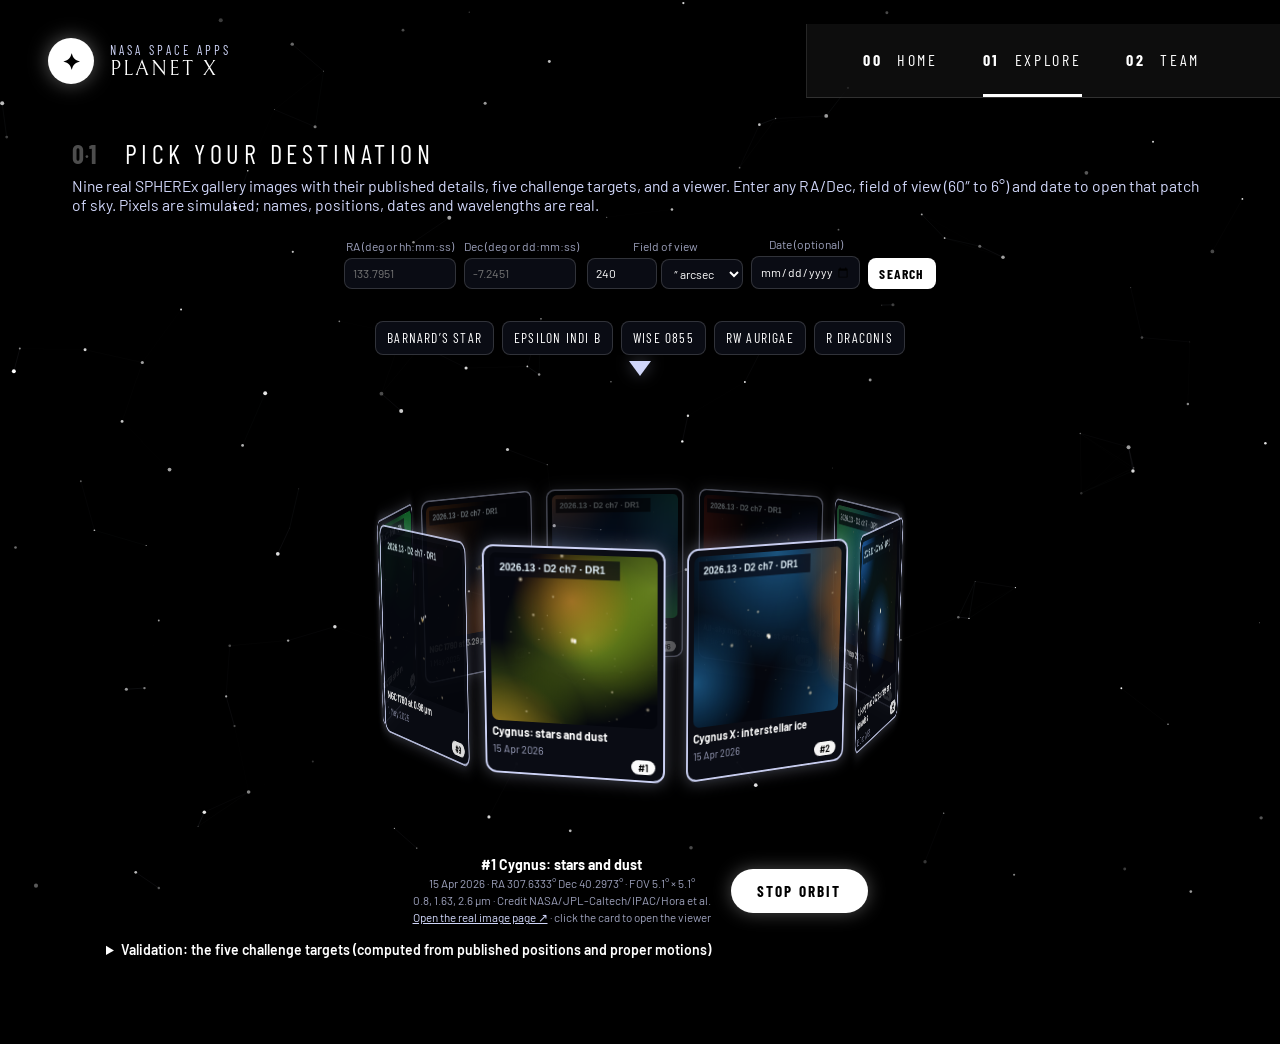
==== commit 2b7bce21: "Update explore.html" ====
--- a/explore.html
+++ b/explore.html
@@ -53,87 +53,81 @@
       display: flex;
       justify-content: space-between;
       align-items: center;
-      padding: 1.75rem 0 1.75rem 3.5rem;
-    }
-
-    .brand-group {
+      padding: 1.5rem 0 1.5rem 3rem;
+    }
+    .brand {
       display: flex;
       align-items: center;
-      gap: 1.1rem;
+      gap: 1rem;
       text-decoration: none;
-      color: var(--white);
-    }
-
+      color: #fff;
+    }
     .logo {
       width: 46px;
       height: 46px;
-      background: var(--white);
+      background: #fff;
       color: #000;
       border-radius: 50%;
       display: grid;
       place-items: center;
-      font-size: 1.45rem;
       font-weight: bold;
+      font-size: 1.4rem;
+      box-shadow: 0 0 20px rgba(255, 255, 255, 0.35);
       flex-shrink: 0;
     }
-
-    .brand-title {
-      font-family: var(--font-sans-cond);
-      font-size: 1.15rem;
+    .brand-text span {
+      display: block;
+      font-family: 'Barlow Condensed', sans-serif;
+      font-size: 0.8rem;
       letter-spacing: 3px;
+      color: #D0D6F9;
       text-transform: uppercase;
-      color: var(--white);
-    }
-
-    .header-line {
-      flex: 1;
-      height: 1px;
-      background: rgba(255, 255, 255, 0.18);
-      margin-left: 2.5rem;
-      margin-right: -1.5rem;
-      z-index: 12;
-    }
-
+    }
+    .brand-text strong {
+      font-family: 'Bellefair', serif;
+      font-size: 1.25rem;
+      font-weight: 400;
+      letter-spacing: 2px;
+      text-transform: uppercase;
+    }
     nav {
-      background: var(--glass);
-      backdrop-filter: blur(18px);
-      -webkit-backdrop-filter: blur(18px);
-      padding: 0 5.5rem 0 4rem;
-      border-top: 1px solid var(--glass-border);
-      border-bottom: 1px solid var(--glass-border);
-      border-left: 1px solid var(--glass-border);
-    }
-
+      background: rgba(255, 255, 255, 0.05);
+      backdrop-filter: blur(16px);
+      -webkit-backdrop-filter: blur(16px);
+      padding: 0 5rem 0 3.5rem;
+      border-bottom: 1px solid rgba(255, 255, 255, 0.15);
+      border-left: 1px solid rgba(255, 255, 255, 0.1);
+    }
     nav ul {
       display: flex;
       list-style: none;
-      gap: 3rem;
-    }
-
+      gap: 2.8rem;
+    }
     nav a {
       display: inline-block;
-      padding: 1.75rem 0;
-      color: var(--white);
+      padding: 1.6rem 0;
+      color: #fff;
       text-decoration: none;
-      font-family: var(--font-sans-cond);
+      font-family: 'Barlow Condensed', sans-serif;
       font-size: 1rem;
       letter-spacing: 2.7px;
       text-transform: uppercase;
       border-bottom: 3px solid transparent;
       transition: border-color 0.25s ease;
     }
-
+    nav a b {
+      margin-right: 0.55rem;
+    }
     nav a:hover {
       border-bottom-color: rgba(255, 255, 255, 0.5);
     }
-
     nav a.active {
-      border-bottom-color: var(--white);
-    }
-
-    nav a b {
-      margin-right: 0.55rem;
-      font-weight: 700;
+      border-bottom-color: #fff;
+    }
+    @media (max-width: 860px) {
+      header { padding-left: 1.5rem; }
+      nav { padding: 0 1.5rem; }
+      nav ul { gap: 1.4rem; }
     }
 
     /* Main Content */
@@ -222,19 +216,38 @@
 .sx-base button{font-family:var(--font-sans-cond);letter-spacing:1.2px;text-transform:uppercase;font-size:.85rem}
 .sx-base button.spin{letter-spacing:2.2px;font-size:.95rem}
 .pn details p{margin:6px 0}#sx a,#md a{color:var(--ac)}#sx a:hover,#md a:hover{color:#fff}textarea{padding:6px}
-@media (max-width:860px){header{padding:1.25rem 1.5rem}.header-line{display:none}nav{padding:0 1.5rem}nav ul{gap:1.5rem}}
-
+@media (max-width:860px){header{padding-left:1.5rem}nav{padding:0 1.5rem}nav ul{gap:1.4rem}}
+
+  
+    /* ===== Interactive layer (shared by Home / Explore / Team) ===== */
+    .fx-progress { position: fixed; top: 0; left: 0; width: 100%; height: 2px; transform: scaleX(0); transform-origin: 0 50%; background: linear-gradient(90deg, #8d97d9, #fff); box-shadow: 0 0 10px rgba(208, 214, 249, 0.6); z-index: 300; pointer-events: none; }
+    .fx-halo { position: fixed; left: 0; top: 0; width: 34px; height: 34px; margin: -17px 0 0 -17px; border: 1px solid rgba(208, 214, 249, 0.55); border-radius: 50%; pointer-events: none; z-index: 400; opacity: 0; transition: opacity 0.25s, width 0.2s, height 0.2s, margin 0.2s, background 0.2s, border-color 0.2s; }
+    .fx-halo.on { opacity: 1; }
+    .fx-halo.hot { width: 58px; height: 58px; margin: -29px 0 0 -29px; background: rgba(208, 214, 249, 0.08); border-color: #fff; }
+    .fx-halo.down { width: 22px; height: 22px; margin: -11px 0 0 -11px; }
+    @media (pointer: coarse) { .fx-halo { display: none; } }
+    .brand .logo { transition: transform 0.6s cubic-bezier(0.2, 0.8, 0.2, 1), box-shadow 0.3s ease; }
+    .brand:hover .logo { transform: rotate(180deg) scale(1.08); box-shadow: 0 0 30px rgba(255, 255, 255, 0.65); }
+    .article-card, .member-card { position: relative; }
+    .article-card::before, .member-card::before { content: ""; position: absolute; inset: 0; z-index: 2; pointer-events: none; opacity: 0; transition: opacity 0.3s ease; background: radial-gradient(260px circle at var(--mx, 50%) var(--my, 50%), rgba(208, 214, 249, 0.14), transparent 62%); }
+    .article-card:hover::before, .member-card:hover::before { opacity: 1; }
+    .member-card .photo-box img { transition: transform 0.45s ease; }
+    .member-card:hover .photo-box img { transform: scale(1.06); }
+    .explore-btn, .spin { will-change: translate; transition: translate 0.25s ease-out, transform 0.3s ease; }
+    @media (prefers-reduced-motion: reduce) { .fx-halo, .fx-shoot { display: none; } }
   </style>
 </head>
 <body>
   <canvas id="starfield"></canvas>
 
   <header>
-    <a href="home.html" class="brand-group">
+    <a href="home.html" class="brand">
       <div class="logo">✦</div>
-      <span class="brand-title">NASA Space Apps &bull; Planet X</span>
+      <div class="brand-text">
+        <span>NASA Space Apps</span>
+        <strong>Planet X</strong>
+      </div>
     </a>
-    <div class="header-line"></div>
     <nav>
       <ul>
         <li><a href="home.html"><b>00</b> Home</a></li>
@@ -289,40 +302,106 @@
 </div></div>
 
   <script>
-    (function(){/* 1. Pure Black Twinkling Starfield */
+    (function(){
+    // Interactive pure-black starfield (same as Home): click to add particles, constellation lines follow the cursor
     const canvas = document.getElementById("starfield");
     const ctx = canvas.getContext("2d");
-    let stars = [];
-
+    const countEl = document.getElementById("particleCount") || { textContent: "" };
+    let width, height;
+    const stars = [];
+    const bursts = [];
+    const mouse = { x: -9999, y: -9999 };
+    const MAX_STARS = 750;
+
+    function createStar(x, y, boosted = false) {
+      return {
+        x: x !== undefined ? x : Math.random() * width,
+        y: y !== undefined ? y : Math.random() * height,
+        r: boosted ? (Math.random() * 2.2 + 0.8) : (Math.random() * 1.7 + 0.35),
+        vx: boosted ? ((Math.random() - 0.5) * 1.1) : ((Math.random() - 0.5) * 0.22),
+        vy: boosted ? ((Math.random() - 0.5) * 1.1) : ((Math.random() - 0.5) * 0.22),
+        alpha: boosted ? 1 : (Math.random() * 0.7 + 0.25),
+        twinkle: Math.random() * 0.025 + 0.008,
+        glow: boosted ? 1.0 : 0
+      };
+    }
     function initStars() {
-      canvas.width = window.innerWidth;
-      canvas.height = window.innerHeight;
-      stars = Array.from({ length: 170 }, () => ({
-        x: Math.random() * canvas.width,
-        y: Math.random() * canvas.height,
-        r: Math.random() * 1.4 + 0.3,
-        alpha: Math.random(),
-        speed: (Math.random() * 0.015 + 0.004) * (Math.random() > 0.5 ? 1 : -1)
-      }));
-    }
-
-    function drawStars() {
+      width = canvas.width = window.innerWidth;
+      height = canvas.height = window.innerHeight;
+      if (stars.length === 0) {
+        for (let i = 0; i < 140; i++) stars.push(createStar());
+        countEl.textContent = stars.length;
+      }
+    }
+    window.addEventListener("resize", initStars);
+    initStars();
+    window.addEventListener("pointermove", (e) => { mouse.x = e.clientX; mouse.y = e.clientY; });
+    document.documentElement.addEventListener("pointerleave", () => { mouse.x = -9999; mouse.y = -9999; });
+
+    window.addEventListener("click", (e) => {
+      if (e.target.closest("a, button, input, select, textarea, label, summary, details, .stage, #md, #cele, .member-card, .article-card, .reader-panel, nav")) return;
+      for (let i = 0; i < 18; i++) {
+        if (stars.length >= MAX_STARS) stars.shift();
+        stars.push(createStar(e.clientX + (Math.random() - 0.5) * 70, e.clientY + (Math.random() - 0.5) * 70, true));
+      }
+      countEl.textContent = stars.length;
+      bursts.push({ x: e.clientX, y: e.clientY, radius: 6, alpha: 0.75 });
+    });
+
+    function animateSpace() {
       ctx.fillStyle = "#000000";
-      ctx.fillRect(0, 0, canvas.width, canvas.height);
-      for (const s of stars) {
-        s.alpha += s.speed;
-        if (s.alpha > 1 || s.alpha < 0.15) s.speed *= -1;
+      ctx.fillRect(0, 0, width, height);
+      if (mouse.x > 0 && mouse.y > 0) {
+        const grad = ctx.createRadialGradient(mouse.x, mouse.y, 0, mouse.x, mouse.y, 240);
+        grad.addColorStop(0, "rgba(208, 214, 249, 0.09)");
+        grad.addColorStop(1, "rgba(0, 0, 0, 0)");
+        ctx.fillStyle = grad;
+        ctx.fillRect(0, 0, width, height);
+      }
+      for (let i = 0; i < stars.length; i++) {
+        const s = stars[i];
+        s.x += s.vx; s.y += s.vy;
+        if (Math.abs(s.vx) > 0.25) s.vx *= 0.97;
+        if (Math.abs(s.vy) > 0.25) s.vy *= 0.97;
+        if (s.glow > 0) s.glow = Math.max(0, s.glow - 0.015);
+        if (s.x < 0) s.x = width;
+        if (s.x > width) s.x = 0;
+        if (s.y < 0) s.y = height;
+        if (s.y > height) s.y = 0;
+        s.alpha += s.twinkle;
+        if (s.alpha > 1 || s.alpha < 0.2) s.twinkle *= -1;
+        const dx = mouse.x - s.x, dy = mouse.y - s.y, dist = Math.hypot(dx, dy);
+        if (dist < 155) {
+          ctx.beginPath(); ctx.moveTo(s.x, s.y); ctx.lineTo(mouse.x, mouse.y);
+          ctx.strokeStyle = `rgba(208, 214, 249, ${(1 - dist / 155) * 0.32})`;
+          ctx.lineWidth = 0.8; ctx.stroke();
+          s.x -= dx * 0.0025; s.y -= dy * 0.0025;
+        }
+        for (let j = i + 1; j < stars.length; j++) {
+          const s2 = stars[j], pDist = Math.hypot(s.x - s2.x, s.y - s2.y);
+          if (pDist < 75) {
+            ctx.beginPath(); ctx.moveTo(s.x, s.y); ctx.lineTo(s2.x, s2.y);
+            ctx.strokeStyle = `rgba(208, 214, 249, ${(1 - pDist / 75) * 0.14})`;
+            ctx.lineWidth = 0.6; ctx.stroke();
+          }
+        }
         ctx.beginPath();
-        ctx.arc(s.x, s.y, s.r, 0, Math.PI * 2);
-        ctx.fillStyle = `rgba(255, 255, 255, ${s.alpha.toFixed(2)})`;
+        ctx.arc(s.x, s.y, s.r + s.glow * 1.4, 0, Math.PI * 2);
+        ctx.fillStyle = s.glow > 0 ? `rgba(255, 255, 255, ${Math.min(1, s.alpha + s.glow)})` : `rgba(255, 255, 255, ${s.alpha})`;
         ctx.fill();
       }
-      requestAnimationFrame(drawStars);
-    }
-    window.addEventListener("resize", initStars);
-    initStars();
-    drawStars();
-})();
+      for (let i = bursts.length - 1; i >= 0; i--) {
+        const b = bursts[i];
+        b.radius += 3.2; b.alpha -= 0.025;
+        if (b.alpha <= 0) { bursts.splice(i, 1); continue; }
+        ctx.beginPath(); ctx.arc(b.x, b.y, b.radius, 0, Math.PI * 2);
+        ctx.strokeStyle = `rgba(208, 214, 249, ${b.alpha})`;
+        ctx.lineWidth = 1.2; ctx.stroke();
+      }
+      requestAnimationFrame(animateSpace);
+    }
+    animateSpace();
+  })();
   </script>
   <script>
 const $=id=>document.getElementById(id),lerp=(a,b,t)=>a+(b-a)*t,NE=24,T0=2025.35,T1=2026.85,TR=2026.1,PXS=6.15,OBS=Array.from({length:NE},(_,i)=>T0+(T1-T0)*i/(NE-1));
@@ -541,5 +620,81 @@
 $('val').innerHTML=`<table><tr><th>Target</th><th>Catalog position (epoch)</th><th>Motion</th><th>Offset by 2026.1</th><th>In a 240″ field centred on the catalog position?</th></tr>${TGF.map(F=>{const m=Math.hypot(...F.pm),off=m*(TR-F.ref);return`<tr><td>${F.n}</td><td>${F.ra.toFixed(4)}°, ${F.dec.toFixed(4)}° (${F.ref})</td><td>${m.toFixed(3)}″/yr</td><td>${off.toFixed(0)}″</td><td class="${off<120?'ok':'warn'}">${off<120?'yes':'NO: recentre on the propagated position'}</td></tr>`}).join('')}</table><small>Why it matters: SPHEREx observes in 2025–2026, so the cutout must be centred where the object is now, not where the catalog says it was.</small>`;
 addEventListener('resize',size);size();spin=!matchMedia('(prefers-reduced-motion: reduce)').matches;$('sp').textContent=spin?'STOP ORBIT':'SPIN ORBIT';requestAnimationFrame(loop);rd();
 </script>
+
+  <script>
+  (function () {
+    var reduce = matchMedia('(prefers-reduced-motion: reduce)').matches;
+    var fine = matchMedia('(hover: hover) and (pointer: fine)').matches;
+
+    // 1. Reading-progress bar
+    var bar = document.createElement('div'); bar.className = 'fx-progress'; document.body.appendChild(bar);
+    function prog() { var h = document.documentElement.scrollHeight - innerHeight; bar.style.transform = 'scaleX(' + (h > 0 ? Math.min(1, scrollY / h) : 0) + ')'; }
+    addEventListener('scroll', prog, { passive: true }); addEventListener('resize', prog); prog();
+
+    // 2. Cursor halo that grows over anything clickable
+    if (fine && !reduce) {
+      var halo = document.createElement('div'); halo.className = 'fx-halo'; document.body.appendChild(halo);
+      var tx = 0, ty = 0, hx = 0, hy = 0;
+      addEventListener('pointermove', function (e) {
+        tx = e.clientX; ty = e.clientY; halo.classList.add('on');
+        halo.classList.toggle('hot', !!e.target.closest('a, button, input, select, summary, label, .stage, #trk, .member-card, .article-card'));
+      });
+      document.documentElement.addEventListener('pointerleave', function () { halo.classList.remove('on'); });
+      addEventListener('pointerdown', function () { halo.classList.add('down'); });
+      addEventListener('pointerup', function () { halo.classList.remove('down'); });
+      (function follow() { hx += (tx - hx) * 0.2; hy += (ty - hy) * 0.2; halo.style.transform = 'translate(' + hx + 'px,' + hy + 'px)'; requestAnimationFrame(follow); })();
+    }
+
+    // 3. Card spotlight + 3D tilt, and magnetic Explore / Spin buttons (event delegation, works for re-rendered cards)
+    if (fine && !reduce) {
+      var lastCard = null;
+      function resetCard(c) { if (c) { c.style.transform = ''; } }
+      document.addEventListener('pointermove', function (e) {
+        var card = e.target.closest('.article-card, .member-card');
+        if (lastCard && lastCard !== card) resetCard(lastCard);
+        lastCard = card;
+        if (card) {
+          var r = card.getBoundingClientRect(), x = e.clientX - r.left, y = e.clientY - r.top;
+          card.style.setProperty('--mx', x + 'px'); card.style.setProperty('--my', y + 'px');
+          var lift = card.classList.contains('member-card') ? -4 : -6;
+          card.style.transform = 'perspective(900px) rotateX(' + ((0.5 - y / r.height) * 7).toFixed(2) + 'deg) rotateY(' + ((x / r.width - 0.5) * 7).toFixed(2) + 'deg) translateY(' + lift + 'px)';
+        }
+        document.querySelectorAll('.explore-btn, .spin').forEach(function (b) {
+          var r = b.getBoundingClientRect(), cx = r.left + r.width / 2, cy = r.top + r.height / 2, d = Math.hypot(e.clientX - cx, e.clientY - cy), reach = Math.max(r.width, r.height);
+          b.style.translate = d < reach ? ((e.clientX - cx) * 0.18).toFixed(1) + 'px ' + ((e.clientY - cy) * 0.18).toFixed(1) + 'px' : '0px 0px';
+        });
+      });
+      document.documentElement.addEventListener('pointerleave', function () { resetCard(lastCard); lastCard = null; });
+    }
+
+    // 4. Occasional shooting star (rare, sits between the starfield and the content)
+    if (!reduce) {
+      var c = document.createElement('canvas'); c.className = 'fx-shoot';
+      c.style.cssText = 'position:fixed;inset:0;width:100%;height:100%;z-index:1;pointer-events:none';
+      document.body.appendChild(c);
+      var x = c.getContext('2d'), W, H, streaks = [], next = 2500;
+      function size() { W = c.width = innerWidth; H = c.height = innerHeight; }
+      addEventListener('resize', size); size();
+      var last = performance.now();
+      (function loop(t) {
+        var dt = t - last; last = t; next -= dt;
+        if (next <= 0 && !document.hidden) {
+          var a = (22 + Math.random() * 16) * Math.PI / 180;
+          streaks.push({ x: Math.random() * W * 0.8, y: Math.random() * H * 0.45, vx: Math.cos(a) * (11 + Math.random() * 5), vy: Math.sin(a) * (11 + Math.random() * 5), life: 1 });
+          next = 5000 + Math.random() * 7000;
+        }
+        x.clearRect(0, 0, W, H);
+        for (var i = streaks.length - 1; i >= 0; i--) {
+          var s = streaks[i]; s.x += s.vx; s.y += s.vy; s.life -= 0.016;
+          if (s.life <= 0) { streaks.splice(i, 1); continue; }
+          var g = x.createLinearGradient(s.x, s.y, s.x - s.vx * 9, s.y - s.vy * 9);
+          g.addColorStop(0, 'rgba(255,255,255,' + s.life + ')'); g.addColorStop(1, 'rgba(208,214,249,0)');
+          x.strokeStyle = g; x.lineWidth = 1.6; x.beginPath(); x.moveTo(s.x, s.y); x.lineTo(s.x - s.vx * 9, s.y - s.vy * 9); x.stroke();
+        }
+        requestAnimationFrame(loop);
+      })(last);
+    }
+  })();
+  </script>
 </body>
 </html>
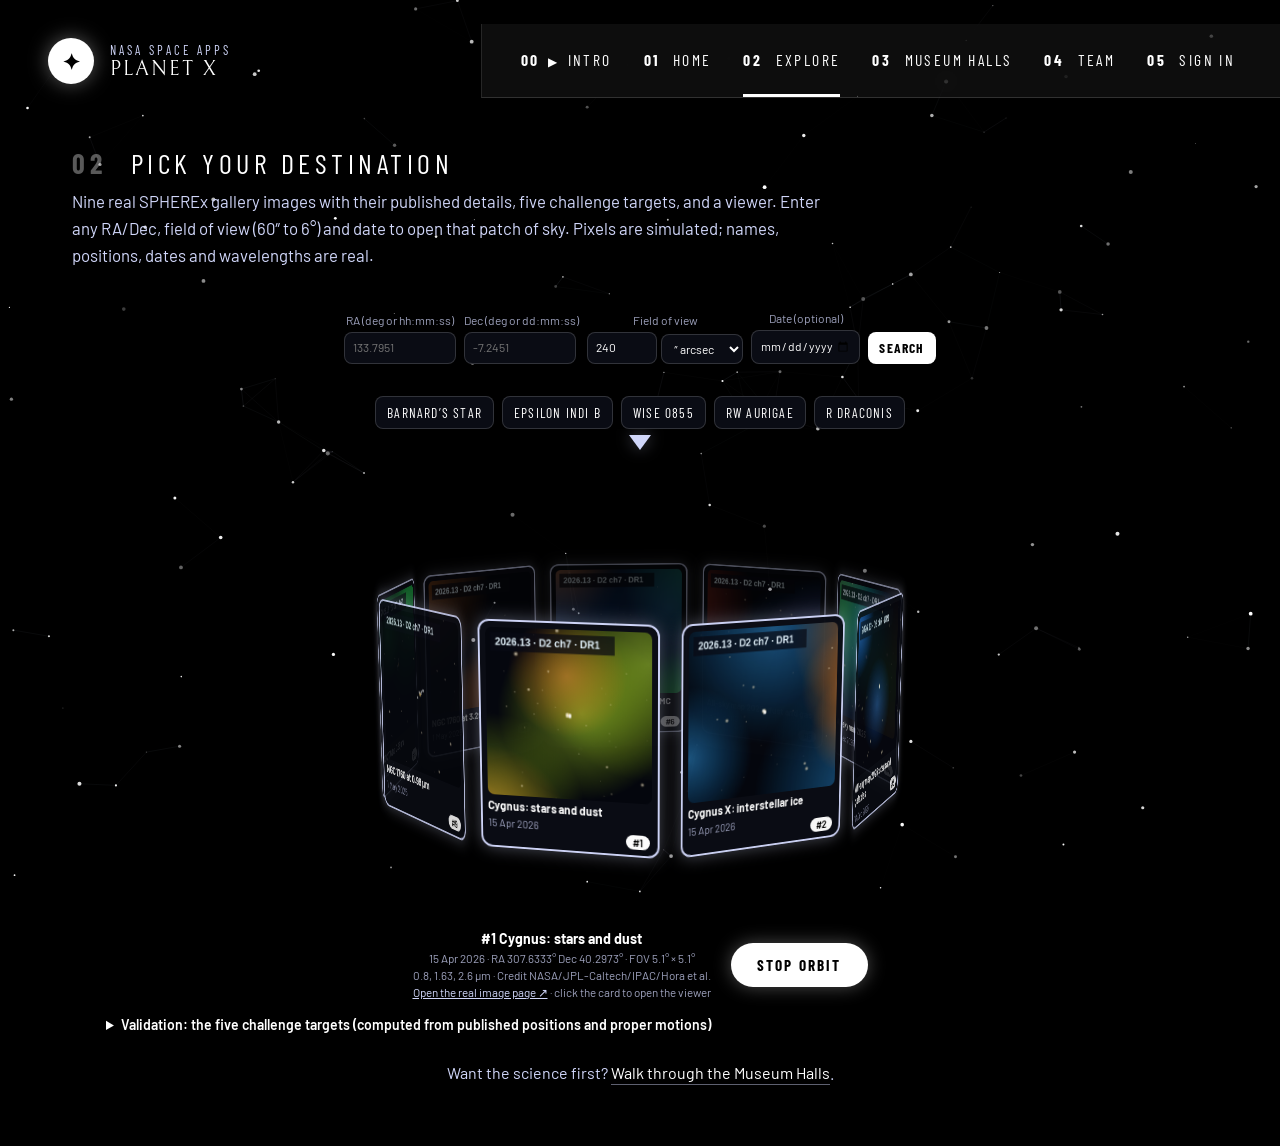
==== commit d2ca291b: "Add files via upload" ====
--- a/explore.html
+++ b/explore.html
@@ -3,172 +3,103 @@
 <head>
   <meta charset="UTF-8" />
   <meta name="viewport" content="width=device-width, initial-scale=1.0, viewport-fit=cover" />
-  <title>NASA Space Apps Planet X | Explore</title>
+  <title>NASA Space Apps | Planet X — Explore</title>
+  <meta name="theme-color" content="#000000" />
   <link rel="preconnect" href="https://fonts.googleapis.com">
   <link rel="preconnect" href="https://fonts.gstatic.com" crossorigin>
-  <link href="https://fonts.googleapis.com/css2?family=Barlow:wght@400;600;700&family=Barlow+Condensed:wght@400;700&family=Bellefair&display=swap" rel="stylesheet">
+  <link href="https://fonts.googleapis.com/css2?family=Barlow:wght@400;600;700&family=Barlow+Condensed:wght@400;600;700&family=Bellefair&display=swap" rel="stylesheet">
   <style>
-    :root {
-      --bg-black: #000000;
-      --text-light: #D0D6F9;
-      --white: #FFFFFF;
-      --glass: rgba(255, 255, 255, 0.05);
-      --glass-border: rgba(255, 255, 255, 0.16);
-      --font-serif: 'Bellefair', serif;
-      --font-sans-cond: 'Barlow Condensed', sans-serif;
-      --font-sans: 'Barlow', sans-serif;
-    }
-
-    * {
-      box-sizing: border-box;
-      margin: 0;
-      padding: 0;
-    }
-
-    body {
-      background-color: var(--bg-black);
-      color: var(--white);
-      font-family: var(--font-sans);
-      min-height: 100vh;
-      overflow-x: hidden;
-      display: flex;
-      flex-direction: column;
-      position: relative;
-    }
-
-    /* Pure Black Twinkling Starfield Canvas */
-    #starfield {
-      position: fixed;
-      inset: 0;
-      width: 100%;
-      height: 100%;
-      z-index: 0;
-      pointer-events: none;
-    }
-
-    /* Unified Heading Bar */
-    header {
-      position: relative;
-      z-index: 10;
-      display: flex;
-      justify-content: space-between;
-      align-items: center;
-      padding: 1.5rem 0 1.5rem 3rem;
-    }
-    .brand {
-      display: flex;
-      align-items: center;
-      gap: 1rem;
-      text-decoration: none;
-      color: #fff;
-    }
-    .logo {
-      width: 46px;
-      height: 46px;
-      background: #fff;
-      color: #000;
-      border-radius: 50%;
-      display: grid;
-      place-items: center;
-      font-weight: bold;
-      font-size: 1.4rem;
-      box-shadow: 0 0 20px rgba(255, 255, 255, 0.35);
-      flex-shrink: 0;
-    }
-    .brand-text span {
-      display: block;
-      font-family: 'Barlow Condensed', sans-serif;
-      font-size: 0.8rem;
-      letter-spacing: 3px;
-      color: #D0D6F9;
-      text-transform: uppercase;
-    }
-    .brand-text strong {
-      font-family: 'Bellefair', serif;
-      font-size: 1.25rem;
-      font-weight: 400;
-      letter-spacing: 2px;
-      text-transform: uppercase;
-    }
-    nav {
-      background: rgba(255, 255, 255, 0.05);
-      backdrop-filter: blur(16px);
-      -webkit-backdrop-filter: blur(16px);
-      padding: 0 5rem 0 3.5rem;
-      border-bottom: 1px solid rgba(255, 255, 255, 0.15);
-      border-left: 1px solid rgba(255, 255, 255, 0.1);
-    }
-    nav ul {
-      display: flex;
-      list-style: none;
-      gap: 2.8rem;
-    }
-    nav a {
-      display: inline-block;
-      padding: 1.6rem 0;
-      color: #fff;
-      text-decoration: none;
-      font-family: 'Barlow Condensed', sans-serif;
-      font-size: 1rem;
-      letter-spacing: 2.7px;
-      text-transform: uppercase;
-      border-bottom: 3px solid transparent;
-      transition: border-color 0.25s ease;
-    }
-    nav a b {
-      margin-right: 0.55rem;
-    }
-    nav a:hover {
-      border-bottom-color: rgba(255, 255, 255, 0.5);
-    }
-    nav a.active {
-      border-bottom-color: #fff;
-    }
-    @media (max-width: 860px) {
-      header { padding-left: 1.5rem; }
-      nav { padding: 0 1.5rem; }
-      nav ul { gap: 1.4rem; }
-    }
-
-    /* Main Content */
-    main {
-      position: relative;
-      z-index: 5;
-      flex: 1;
-      max-width: 1200px;
-      width: 100%;
-      margin: 0 auto;
-      padding: 1rem 2rem 3.5rem;
-      display: flex;
-      flex-direction: column;
-      align-items: center;
-    }
-
-    .page-title {
-      align-self: flex-start;
-      font-family: var(--font-sans-cond);
-      font-size: 1.65rem;
-      letter-spacing: 4.5px;
-      text-transform: uppercase;
-      font-weight: 400;
-      margin-bottom: 0.4rem;
-    }
-
-    .page-title span {
-      opacity: 0.3;
-      font-weight: 700;
-      margin-right: 0.9rem;
-    }
-
-    .sub-hint {
-      align-self: flex-start;
-      color: var(--text-light);
-      font-size: 0.98rem;
-      margin-bottom: 1rem;
-    }
-
-
-    /* ===== SPHEREx Sky Orbit v4 (themed to this page) ===== */
+:root{
+  --bg-black:#000;--text-light:#D0D6F9;--white:#fff;
+  --glass:rgba(255,255,255,.05);--glass-border:rgba(255,255,255,.16);
+  --font-serif:'Bellefair',serif;--font-sans-cond:'Barlow Condensed',sans-serif;--font-sans:'Barlow',sans-serif;
+  --ease:cubic-bezier(.2,.7,.2,1);
+}
+*{box-sizing:border-box;margin:0;padding:0}
+html{scroll-behavior:smooth;scroll-padding-top:1rem}
+html.film-open,html.modal-open{overflow:hidden}
+body{background:#000;color:#fff;font-family:var(--font-sans);min-height:100vh;overflow-x:hidden;position:relative;animation:pgIn .6s ease backwards}
+@keyframes pgIn{from{opacity:0}}
+html.leaving body{opacity:0;transition:opacity .3s ease}
+#spaceCanvas{position:fixed;inset:0;width:100%;height:100%;z-index:0;pointer-events:none}
+
+/* ===== Unified header (home theme) ===== */
+header{position:relative;z-index:10;display:flex;justify-content:space-between;align-items:center;padding:1.5rem 0 1.5rem 3rem}
+.brand{display:flex;align-items:center;gap:1rem;text-decoration:none;color:#fff;flex-shrink:0}
+.logo{width:46px;height:46px;background:#fff;color:#000;border-radius:50%;display:grid;place-items:center;font-weight:bold;font-size:1.4rem;box-shadow:0 0 20px rgba(255,255,255,.35);flex-shrink:0}
+.brand-text span{display:block;font-family:var(--font-sans-cond);font-size:.8rem;letter-spacing:3px;color:var(--text-light);text-transform:uppercase}
+.brand-text strong{font-family:var(--font-serif);font-size:1.25rem;font-weight:400;letter-spacing:2px;text-transform:uppercase}
+nav{background:var(--glass);backdrop-filter:blur(16px);-webkit-backdrop-filter:blur(16px);padding:0 2.8rem 0 2.4rem;border-bottom:1px solid rgba(255,255,255,.15);border-left:1px solid rgba(255,255,255,.1)}
+nav ul{display:flex;list-style:none;gap:2rem}
+nav li{white-space:nowrap}
+nav a{display:inline-block;padding:1.6rem 0;color:#fff;text-decoration:none;font-family:var(--font-sans-cond);font-size:.98rem;letter-spacing:2.4px;text-transform:uppercase;border-bottom:3px solid transparent;transition:border-color .25s ease,opacity .25s ease}
+nav a b{margin-right:.5rem}
+nav a .play{font-style:normal;font-size:.75em;margin-right:.2rem;display:inline-block;transition:transform .3s var(--ease)}
+nav a:hover{border-bottom-color:rgba(255,255,255,.5)}
+nav a:hover .play{transform:scale(1.25)}
+nav a.active{border-bottom-color:#fff}
+nav a:focus-visible,.brand:focus-visible{outline:2px solid var(--text-light);outline-offset:3px}
+@media (max-width:1240px){nav{padding:0 1.8rem 0 1.6rem}nav ul{gap:1.35rem}nav a{letter-spacing:1.8px;font-size:.92rem}}
+@media (max-width:1120px){
+  header{flex-direction:column;align-items:stretch;padding:1.1rem 0 0}
+  .brand{padding:0 1.5rem 1rem}
+  nav{padding:0 1.5rem;border-left:0;border-top:1px solid rgba(255,255,255,.12);overflow-x:auto;scrollbar-width:none}
+  nav::-webkit-scrollbar{display:none}
+  nav ul{gap:1.6rem;width:max-content}
+  nav a{padding:1.05rem 0}
+}
+
+/* ===== Shared page chrome ===== */
+main{position:relative;z-index:5;max-width:1200px;margin:0 auto;padding:1.5rem 2rem 4rem}
+.page-title{font-family:var(--font-sans-cond);font-size:1.75rem;letter-spacing:4.5px;text-transform:uppercase;font-weight:400;margin-bottom:.5rem}
+.page-title span{opacity:.35;font-weight:700;margin-right:.9rem}
+.page-sub{color:var(--text-light);margin-bottom:2.2rem;font-size:1.05rem;line-height:1.6;max-width:760px}
+.pill{background:rgba(255,255,255,.05);color:var(--text-light);border:1px solid rgba(255,255,255,.18);padding:.5rem 1.15rem;border-radius:30px;font-family:var(--font-sans-cond);font-size:.9rem;letter-spacing:2px;text-transform:uppercase;cursor:pointer;transition:all .2s ease}
+.pill:hover,.pill.active{background:#fff;color:#000;border-color:#fff;font-weight:700}
+.pill.solid{background:#fff;color:#000;border-color:#fff;font-weight:700}
+.pill.solid:hover{background:var(--text-light);border-color:var(--text-light)}
+
+/* ===== Interactive layer ===== */
+.fx-progress{position:fixed;top:0;left:0;width:100%;height:2px;transform:scaleX(0);transform-origin:0 50%;background:linear-gradient(90deg,#8d97d9,#fff);box-shadow:0 0 10px rgba(208,214,249,.6);z-index:300;pointer-events:none}
+.fx-halo{position:fixed;left:0;top:0;width:34px;height:34px;margin:-17px 0 0 -17px;border:1px solid rgba(208,214,249,.55);border-radius:50%;pointer-events:none;z-index:2000;opacity:0;transition:opacity .25s,width .2s,height .2s,margin .2s,background .2s,border-color .2s}
+.fx-halo.on{opacity:1}
+.fx-halo.hot{width:58px;height:58px;margin:-29px 0 0 -29px;background:rgba(208,214,249,.08);border-color:#fff}
+.fx-halo.down{width:22px;height:22px;margin:-11px 0 0 -11px}
+@media (pointer:coarse){.fx-halo{display:none}}
+.brand .logo{transition:transform .6s cubic-bezier(.2,.8,.2,1),box-shadow .3s ease}
+.brand:hover .logo{transform:rotate(180deg) scale(1.08);box-shadow:0 0 30px rgba(255,255,255,.65)}
+.article-card,.member-card,.hall-card{position:relative}
+.article-card::before,.member-card::before,.hall-card::before{content:"";position:absolute;inset:0;z-index:2;pointer-events:none;opacity:0;transition:opacity .3s ease;background:radial-gradient(260px circle at var(--mx,50%) var(--my,50%),rgba(208,214,249,.14),transparent 62%)}
+.article-card:hover::before,.member-card:hover::before,.hall-card:hover::before{opacity:1}
+.explore-btn,.spin{will-change:translate;transition:translate .25s ease-out,transform .3s ease}
+@media (prefers-reduced-motion:reduce){.fx-halo,.fx-shoot{display:none}body{animation:none}html.leaving body{transition:none}}
+
+/* ===== Intro (pop-out), themed to Home ===== */
+#film{position:fixed;inset:0;z-index:1000;background:#000;display:none;color:#fff;opacity:0;transition:opacity .5s ease}
+#film.on{display:block}
+#film.show{opacity:1}
+#fc{position:absolute;inset:0;width:100%;height:100%}
+#fcap{position:absolute;left:50%;bottom:17%;transform:translateX(-50%);width:min(880px,88vw);text-align:center;font:400 clamp(1.1rem,2.3vw,1.65rem)/1.45 'Bellefair',serif;color:#fff;text-shadow:0 2px 12px #000}
+#fct{position:absolute;left:0;right:0;top:9%;text-align:center;font:400 clamp(.9rem,1.6vw,1.1rem) 'Barlow Condensed',sans-serif;letter-spacing:.32em;text-transform:uppercase;color:#D0D6F9}
+#ftag{position:absolute;left:16px;bottom:12px;font:400 .8rem 'Barlow',sans-serif;color:#D0D6F9;opacity:.55}
+#fbar{position:absolute;left:0;right:0;bottom:5%;display:flex;gap:10px;justify-content:center;align-items:center;flex-wrap:wrap;padding:0 8px}
+#fbar button,#fskip{font:700 .85rem 'Barlow Condensed',sans-serif;letter-spacing:2px;text-transform:uppercase;color:#fff;background:rgba(255,255,255,.05);border:1px solid rgba(255,255,255,.2);border-radius:30px;padding:.5rem 1.15rem;cursor:pointer;backdrop-filter:blur(8px);-webkit-backdrop-filter:blur(8px);transition:background .2s,color .2s,border-color .2s}
+#fbar button:hover:not(:disabled),#fskip:hover{background:#fff;color:#000;border-color:#fff}
+#fbar button:disabled{opacity:.3;cursor:default}
+#fbar button.go{background:#fff;color:#000;border-color:#fff}
+#fbar button.go:hover{background:#D0D6F9;border-color:#D0D6F9}
+#fskip{position:absolute;right:20px;top:18px}
+#fdots{display:flex;gap:7px;margin:0 8px}
+#fdots i{width:9px;height:9px;border-radius:50%;background:rgba(255,255,255,.25);cursor:pointer;transition:background .25s,transform .25s}
+#fdots i:hover{transform:scale(1.35)}
+#fdots i.on{background:#fff;box-shadow:0 0 8px rgba(255,255,255,.7)}
+#film button:focus-visible{outline:2px solid #D0D6F9;outline-offset:3px}
+#fprog{position:absolute;left:0;right:0;bottom:0;height:3px;background:rgba(255,255,255,.1)}
+#fprog i{display:block;height:100%;width:0;background:linear-gradient(90deg,#8d97d9,#fff)}
+#fcap.ar{font-family:'Amiri','Noto Naskh Arabic','Segoe UI',Tahoma,serif;line-height:1.8}
+@media (max-width:620px){#fcap{bottom:24%}#fbar button{padding:.45rem .9rem}}
+
+/* ===== SPHEREx Sky Orbit v4 (themed to this page) ===== */
 
 :root{--bg:#000;--bg2:#000;--panel:#0a0c14;--tx:#fff;--mut:rgba(208,214,249,.75);--ac:#D0D6F9;--glow:rgba(208,214,249,.35);--line:rgba(255,255,255,.16);--ok:#6fe3a5;--warn:#ffa466;padding-top:env(safe-area-inset-top,0px);padding-bottom:env(safe-area-inset-bottom,0px)}
 html{scroll-padding-top:env(safe-area-inset-top,0px)}*{box-sizing:border-box}
@@ -209,37 +140,25 @@
 .pn h3{margin:0;font-size:15px}.pn ul{margin:3px 0;padding-left:18px;columns:2;font-size:12.5px}.pn p{font-size:13px}.pn details{margin:0;padding:0;max-width:none}.pn table{font-size:12px}#dt0{max-width:140px}
 
 #sx{width:100%}
-#cele{position:fixed;inset:0;z-index:200;display:grid;place-items:center;background:rgba(0,0,0,.88);backdrop-filter:blur(12px);-webkit-backdrop-filter:blur(12px)}#cele[hidden]{display:none}#cele canvas{position:absolute;inset:0;width:100%;height:100%;pointer-events:none}
-.cc{position:relative;background:#090b12;border:1px solid rgba(255,255,255,.22);border-radius:16px;box-shadow:0 25px 65px rgba(0,0,0,.95);padding:22px;width:min(440px,92vw);text-align:center;display:grid;gap:10px}.cc h3{margin:0;font:400 32px var(--font-serif)}.cc p{margin:0}
-#pick{min-height:46px;padding:8px;border:1px dashed var(--line);border-radius:8px}
-#dno{padding:8px;border:1px solid var(--line);border-radius:8px}
 .sx-base button{font-family:var(--font-sans-cond);letter-spacing:1.2px;text-transform:uppercase;font-size:.85rem}
 .sx-base button.spin{letter-spacing:2.2px;font-size:.95rem}
 .pn details p{margin:6px 0}#sx a,#md a{color:var(--ac)}#sx a:hover,#md a:hover{color:#fff}textarea{padding:6px}
-@media (max-width:860px){header{padding-left:1.5rem}nav{padding:0 1.5rem}nav ul{gap:1.4rem}}
+
 
   
-    /* ===== Interactive layer (shared by Home / Explore / Team) ===== */
-    .fx-progress { position: fixed; top: 0; left: 0; width: 100%; height: 2px; transform: scaleX(0); transform-origin: 0 50%; background: linear-gradient(90deg, #8d97d9, #fff); box-shadow: 0 0 10px rgba(208, 214, 249, 0.6); z-index: 300; pointer-events: none; }
-    .fx-halo { position: fixed; left: 0; top: 0; width: 34px; height: 34px; margin: -17px 0 0 -17px; border: 1px solid rgba(208, 214, 249, 0.55); border-radius: 50%; pointer-events: none; z-index: 400; opacity: 0; transition: opacity 0.25s, width 0.2s, height 0.2s, margin 0.2s, background 0.2s, border-color 0.2s; }
-    .fx-halo.on { opacity: 1; }
-    .fx-halo.hot { width: 58px; height: 58px; margin: -29px 0 0 -29px; background: rgba(208, 214, 249, 0.08); border-color: #fff; }
-    .fx-halo.down { width: 22px; height: 22px; margin: -11px 0 0 -11px; }
-    @media (pointer: coarse) { .fx-halo { display: none; } }
-    .brand .logo { transition: transform 0.6s cubic-bezier(0.2, 0.8, 0.2, 1), box-shadow 0.3s ease; }
-    .brand:hover .logo { transform: rotate(180deg) scale(1.08); box-shadow: 0 0 30px rgba(255, 255, 255, 0.65); }
-    .article-card, .member-card { position: relative; }
-    .article-card::before, .member-card::before { content: ""; position: absolute; inset: 0; z-index: 2; pointer-events: none; opacity: 0; transition: opacity 0.3s ease; background: radial-gradient(260px circle at var(--mx, 50%) var(--my, 50%), rgba(208, 214, 249, 0.14), transparent 62%); }
-    .article-card:hover::before, .member-card:hover::before { opacity: 1; }
-    .member-card .photo-box img { transition: transform 0.45s ease; }
-    .member-card:hover .photo-box img { transform: scale(1.06); }
-    .explore-btn, .spin { will-change: translate; transition: translate 0.25s ease-out, transform 0.3s ease; }
-    @media (prefers-reduced-motion: reduce) { .fx-halo, .fx-shoot { display: none; } }
+
+
+main.explore{max-width:1200px}
+.explore-foot{margin:1rem auto 0;text-align:center;color:var(--text-light);font-size:1rem}
+.explore-foot a{color:#fff;text-decoration:none;border-bottom:1px solid rgba(208,214,249,.45);padding-bottom:2px;transition:border-color .2s}
+.explore-foot a:hover{border-color:#fff}
+#md{opacity:1}
+
   </style>
 </head>
-<body>
-  <canvas id="starfield"></canvas>
-
+<body data-page="explore">
+  <div id="film" role="dialog" aria-modal="true" aria-label="Introduction film" aria-describedby="fcap"><canvas id="fc"></canvas><div id="fct"></div><div id="fcap" aria-live="polite"></div><div id="ftag">Illustrated: generated graphics, not real SPHEREx pixels.</div><button id="fskip">Skip ✕</button><div id="fbar"><button id="fback" aria-label="Previous scene">←</button><button id="fpause" aria-label="Pause or resume">II</button><div id="fdots"></div><button id="fcc" aria-pressed="true" aria-label="Captions on or off">CC</button><button id="flang" aria-label="Switch language">عربي</button><button id="fsnd" aria-pressed="false" aria-label="Sound on or off">Sound</button><button id="fnext" class="go">Next →</button></div><div id="fprog"><i></i></div></div>
+  <canvas id="spaceCanvas"></canvas>
   <header>
     <a href="home.html" class="brand">
       <div class="logo">✦</div>
@@ -248,18 +167,20 @@
         <strong>Planet X</strong>
       </div>
     </a>
-    <nav>
+    <nav aria-label="Main">
       <ul>
-        <li><a href="home.html"><b>00</b> Home</a></li>
-        <li><a href="explore.html" class="active"><b>01</b> Explore</a></li>
-        <li><a href="team.html"><b>02</b> Team</a></li>
+        <li><a href="#intro" id="introBtn" role="button" aria-haspopup="dialog"><b>00</b><i class="play">▶</i> Intro</a></li>
+        <li><a href="home.html"><b>01</b> Home</a></li>
+        <li><a href="explore.html" class="active" aria-current="page"><b>02</b> Explore</a></li>
+        <li><a href="museum.html"><b>03</b> Museum Halls</a></li>
+        <li><a href="team.html"><b>04</b> Team</a></li>
+        <li><a href="signin.html"><b>05</b> Sign in</a></li>
       </ul>
     </nav>
   </header>
-
-  <main>
-    <h1 class="page-title"><span>01</span> Pick your destination</h1>
-    <p class="sub-hint">Nine real SPHEREx gallery images with their published details, five challenge targets, and a viewer. Enter any RA/Dec, field of view (60″ to 6°) and date to open that patch of sky. Pixels are simulated; names, positions, dates and wavelengths are real.</p>
+  <main class="explore">
+    <h1 class="page-title"><span>02</span> Pick your destination</h1>
+    <p class="page-sub">Nine real SPHEREx gallery images with their published details, five challenge targets, and a viewer. Enter any RA/Dec, field of view (60″ to 6°) and date to open that patch of sky. Pixels are simulated; names, positions, dates and wavelengths are real.</p>
     <div id="sx" class="sx-base">
 
 <div class="sxhead"><form id="f"><label>RA (deg or hh:mm:ss)<input id="ra" type="text" placeholder="133.7951"></label><label>Dec (deg or dd:mm:ss)<input id="dec" type="text" placeholder="-7.2451"></label>
@@ -270,6 +191,7 @@
 <details><summary>Validation: the five challenge targets (computed from published positions and proper motions)</summary><div id="val"></div></details>
 
     </div>
+    <p class="explore-foot">Want the science first? <a href="museum.html">Walk through the Museum Halls</a>.</p>
   </main>
 
 <div id="md" class="sx-base" role="dialog" aria-modal="true" aria-labelledby="mt" hidden><div class="dlg">
@@ -290,118 +212,283 @@
 <div class="pn" id="p-cmp" hidden><div class="row" style="justify-content:flex-start"><label>Epoch A<select id="ea"></select></label><label>Epoch B<select id="eb"></select></label></div>
 <div class="ck"><label class="i"><input type="radio" name="md" value="side" checked>Side by side</label><label class="i"><input type="radio" name="md" value="blink">Blink</label><label class="i"><input type="radio" name="md" value="diff">A − B</label><label class="i"><input type="radio" name="md" value="sum">A + B</label></div>
 <label class="i"><input type="checkbox" id="chb">Use a different channel for B (shows the wavelength trap)</label><div id="cmpq"></div><small>Both frames are drawn on one TAN/WCS grid centred on the same RA/Dec.</small></div>
-<div class="pn" id="p-dis" hidden><p id="dtx" style="margin:0"><b>Explore:</b> click any spot in the image to ask “what is here?”. Somewhere in this field one moving source matches no catalog. Find it, then name it.</p><div id="dno" class="warn" hidden></div><div id="pick" aria-live="polite">Click the image to start.</div><small id="dh">The hint unlocks after your first click: try to find it yourself first.</small><button id="run" class="go">Show all detections (hint)</button><div id="dtab"></div><div class="row" style="justify-content:flex-start"><button id="sv">Save candidate</button><button id="ex">Export report</button></div><textarea id="rep" readonly hidden></textarea><div id="saved"></div>
+<div class="pn" id="p-dis" hidden><button id="run" class="go">Run detection</button><div id="dtab"></div><div class="row" style="justify-content:flex-start"><button id="sv">Save candidate</button><button id="ex">Export report</button></div><textarea id="rep" readonly hidden></textarea><div id="saved"></div>
 <small>How it works: align frames on one grid, subtract, find residual pairs, link them into a track, then match against Gaia and WISE. Anything left unmatched is a candidate.</small></div>
 <div class="pn" id="p-spec" hidden><div class="row" style="justify-content:flex-start"><label>Detector<select id="sd"></select></label><label>Channel (1–17)<select id="sc"></select></label></div>
 <div class="ck"><label class="i"><input type="checkbox" id="co4">Co-add detectors and epochs (better S/N)</label><label class="i"><input type="checkbox" id="ovb">Overlay epoch B</label></div><canvas class="s" id="spc" width="420" height="260" style="aspect-ratio:auto"></canvas><small id="spn"></small></div>
 <div class="pn" id="p-q" hidden><dl id="qm"></dl><label class="i"><input type="checkbox" id="mask">Show bad-pixel mask on the image</label><div id="qf"></div></div>
 </div></div>
-<div class="tl"><div id="trk" role="slider" tabindex="0" aria-label="Observation date" aria-valuemin="1" aria-valuemax="24"><div id="fill"></div>
-<svg id="rk" viewBox="0 0 24 24" aria-hidden="true"><g transform="rotate(90 12 12)"><path d="M12 1.5c3.2 3 4.2 7.2 4.2 11.5l-2.2 3.2h-4l-2.2-3.2c0-4.3 1-8.5 4.2-11.5z" fill="#fff" stroke="#7b8ba5" stroke-width=".6"/><circle cx="12" cy="9" r="1.9" fill="#1e90ff"/><path d="M7.8 12.5l-3.3 4.8 3.7-1.2zM16.2 12.5l3.3 4.8-3.7-1.2z" fill="#ff5d73"/><path d="M10 16.5h4l-2 5.8z" fill="#ffb454"/></g></svg></div>
+<small style="opacity:.7;display:block;margin:0 0 4px">The 24 evenly spaced epochs (2025.35 to 2026.85) are a simulated cadence, not the real observation schedule.</small><div class="tl"><div id="trk" role="slider" tabindex="0" aria-label="Observation date" aria-valuemin="1" aria-valuemax="24"><div id="fill"></div>
+<svg id="rk" viewBox="0 0 24 24" aria-hidden="true"><g transform="rotate(90 12 12)"><path d="M12 1.5c3.2 3 4.2 7.2 4.2 11.5l-2.2 3.2h-4l-2.2-3.2c0-4.3 1-8.5 4.2-11.5z" fill="#fff" stroke="#7b8ba5" stroke-width=".6"/><circle cx="12" cy="9" r="1.9" fill="#1e90ff"/><path d="M7.8 12.5l-3.3 4.8 3.7-1.2zM16.2 12.5l3.3 4.8-3.7-1.2z" fill="#ff5d73"/><path d="M10 16.5h4l-2 5.8z" fill="#D0D6F9"/></g></svg></div>
 <div class="lab"><span>May 2025</span><span>DR1 | QR3</span><span>Nov 2026</span></div></div>
 </div></div>
 
   <script>
-    (function(){
-    // Interactive pure-black starfield (same as Home): click to add particles, constellation lines follow the cursor
-    const canvas = document.getElementById("starfield");
-    const ctx = canvas.getContext("2d");
-    const countEl = document.getElementById("particleCount") || { textContent: "" };
-    let width, height;
-    const stars = [];
-    const bursts = [];
-    const mouse = { x: -9999, y: -9999 };
-    const MAX_STARS = 750;
-
-    function createStar(x, y, boosted = false) {
-      return {
-        x: x !== undefined ? x : Math.random() * width,
-        y: y !== undefined ? y : Math.random() * height,
-        r: boosted ? (Math.random() * 2.2 + 0.8) : (Math.random() * 1.7 + 0.35),
-        vx: boosted ? ((Math.random() - 0.5) * 1.1) : ((Math.random() - 0.5) * 0.22),
-        vy: boosted ? ((Math.random() - 0.5) * 1.1) : ((Math.random() - 0.5) * 0.22),
-        alpha: boosted ? 1 : (Math.random() * 0.7 + 0.25),
-        twinkle: Math.random() * 0.025 + 0.008,
-        glow: boosted ? 1.0 : 0
-      };
+/* ---------- Starfield (identical on every page) ---------- */
+(function(){
+  var canvas=document.getElementById('spaceCanvas'),ctx=canvas.getContext('2d');
+  var countEl=document.getElementById('particleCount');
+  var width,height,dpr=Math.min(window.devicePixelRatio||1,2);
+  var stars=[],bursts=[],mouse={x:-9999,y:-9999},MAX=600,CELL=75,paused=false,running=false;
+  function star(x,y,boost){
+    return{x:x!==undefined?x:Math.random()*width,y:y!==undefined?y:Math.random()*height,
+      r:boost?Math.random()*2.2+.8:Math.random()*1.7+.35,
+      vx:boost?(Math.random()-.5)*1.1:(Math.random()-.5)*.22,
+      vy:boost?(Math.random()-.5)*1.1:(Math.random()-.5)*.22,
+      alpha:boost?1:Math.random()*.7+.25,twinkle:Math.random()*.025+.008,glow:boost?1:0};
+  }
+  function size(){
+    width=innerWidth;height=innerHeight;
+    canvas.width=width*dpr;canvas.height=height*dpr;ctx.setTransform(dpr,0,0,dpr,0,0);
+    if(!stars.length){for(var i=0;i<140;i++)stars.push(star());if(countEl)countEl.textContent=stars.length}
+  }
+  addEventListener('resize',size);size();
+  addEventListener('pointermove',function(e){mouse.x=e.clientX;mouse.y=e.clientY},{passive:true});
+  document.documentElement.addEventListener('pointerleave',function(){mouse.x=mouse.y=-9999});
+  var BLOCK='a,button,input,select,textarea,label,summary,details,form,nav,header,.stage,#md,#film,#hall,.member-card,.article-card,.hall-card,.reader-panel,.auth-card,.modal';
+  addEventListener('click',function(e){
+    if(e.target.closest&&e.target.closest(BLOCK))return;
+    for(var i=0;i<18;i++){if(stars.length>=MAX)stars.shift();stars.push(star(e.clientX+(Math.random()-.5)*70,e.clientY+(Math.random()-.5)*70,true))}
+    if(countEl)countEl.textContent=stars.length;
+    bursts.push({x:e.clientX,y:e.clientY,radius:6,alpha:.75});
+  });
+  function frame(){
+    ctx.fillStyle='#000';ctx.fillRect(0,0,width,height);
+    if(mouse.x>0&&mouse.y>0){
+      var g=ctx.createRadialGradient(mouse.x,mouse.y,0,mouse.x,mouse.y,240);
+      g.addColorStop(0,'rgba(208,214,249,.09)');g.addColorStop(1,'rgba(0,0,0,0)');
+      ctx.fillStyle=g;ctx.fillRect(0,0,width,height);
     }
-    function initStars() {
-      width = canvas.width = window.innerWidth;
-      height = canvas.height = window.innerHeight;
-      if (stars.length === 0) {
-        for (let i = 0; i < 140; i++) stars.push(createStar());
-        countEl.textContent = stars.length;
+    var cols=Math.ceil(width/CELL)||1,rows=Math.ceil(height/CELL)||1,cells=new Array(cols*rows),i,s;
+    for(i=0;i<stars.length;i++){
+      s=stars[i];s.x+=s.vx;s.y+=s.vy;
+      if(Math.abs(s.vx)>.25)s.vx*=.97;if(Math.abs(s.vy)>.25)s.vy*=.97;
+      if(s.glow>0)s.glow=Math.max(0,s.glow-.015);
+      if(s.x<0)s.x=width;if(s.x>width)s.x=0;if(s.y<0)s.y=height;if(s.y>height)s.y=0;
+      s.alpha+=s.twinkle;if(s.alpha>1||s.alpha<.2)s.twinkle*=-1;
+      var dx=mouse.x-s.x,dy=mouse.y-s.y,d=Math.hypot(dx,dy);
+      if(d<155){
+        ctx.beginPath();ctx.moveTo(s.x,s.y);ctx.lineTo(mouse.x,mouse.y);
+        ctx.strokeStyle='rgba(208,214,249,'+((1-d/155)*.32)+')';ctx.lineWidth=.8;ctx.stroke();
+        s.x-=dx*.0025;s.y-=dy*.0025;
       }
+      var c=Math.min(cols-1,Math.max(0,s.x/CELL|0)),r=Math.min(rows-1,Math.max(0,s.y/CELL|0)),k=r*cols+c;
+      (cells[k]||(cells[k]=[])).push(i);s._c=c;s._r=r;
     }
-    window.addEventListener("resize", initStars);
-    initStars();
-    window.addEventListener("pointermove", (e) => { mouse.x = e.clientX; mouse.y = e.clientY; });
-    document.documentElement.addEventListener("pointerleave", () => { mouse.x = -9999; mouse.y = -9999; });
-
-    window.addEventListener("click", (e) => {
-      if (e.target.closest("a, button, input, select, textarea, label, summary, details, .stage, #md, #cele, .member-card, .article-card, .reader-panel, nav")) return;
-      for (let i = 0; i < 18; i++) {
-        if (stars.length >= MAX_STARS) stars.shift();
-        stars.push(createStar(e.clientX + (Math.random() - 0.5) * 70, e.clientY + (Math.random() - 0.5) * 70, true));
+    for(i=0;i<stars.length;i++){
+      s=stars[i];
+      for(var rr=Math.max(0,s._r-1);rr<=Math.min(rows-1,s._r+1);rr++)for(var cc=Math.max(0,s._c-1);cc<=Math.min(cols-1,s._c+1);cc++){
+        var cell=cells[rr*cols+cc];if(!cell)continue;
+        for(var q=0;q<cell.length;q++){var j=cell[q];if(j<=i)continue;var s2=stars[j],pd=Math.hypot(s.x-s2.x,s.y-s2.y);
+          if(pd<75){ctx.beginPath();ctx.moveTo(s.x,s.y);ctx.lineTo(s2.x,s2.y);ctx.strokeStyle='rgba(208,214,249,'+((1-pd/75)*.14)+')';ctx.lineWidth=.6;ctx.stroke()}}
       }
-      countEl.textContent = stars.length;
-      bursts.push({ x: e.clientX, y: e.clientY, radius: 6, alpha: 0.75 });
-    });
-
-    function animateSpace() {
-      ctx.fillStyle = "#000000";
-      ctx.fillRect(0, 0, width, height);
-      if (mouse.x > 0 && mouse.y > 0) {
-        const grad = ctx.createRadialGradient(mouse.x, mouse.y, 0, mouse.x, mouse.y, 240);
-        grad.addColorStop(0, "rgba(208, 214, 249, 0.09)");
-        grad.addColorStop(1, "rgba(0, 0, 0, 0)");
-        ctx.fillStyle = grad;
-        ctx.fillRect(0, 0, width, height);
+      ctx.beginPath();ctx.arc(s.x,s.y,s.r+s.glow*1.4,0,6.2832);
+      ctx.fillStyle='rgba(255,255,255,'+(s.glow>0?Math.min(1,s.alpha+s.glow):s.alpha)+')';ctx.fill();
+    }
+    for(i=bursts.length-1;i>=0;i--){
+      var b=bursts[i];b.radius+=3.2;b.alpha-=.025;
+      if(b.alpha<=0){bursts.splice(i,1);continue}
+      ctx.beginPath();ctx.arc(b.x,b.y,b.radius,0,6.2832);ctx.strokeStyle='rgba(208,214,249,'+b.alpha+')';ctx.lineWidth=1.2;ctx.stroke();
+    }
+  }
+  function tick(){if(paused){running=false;return}frame();requestAnimationFrame(tick)}
+  function setPause(v){paused=!!v;if(!paused&&!running){running=true;requestAnimationFrame(tick)}}
+  frame();running=true;requestAnimationFrame(tick);
+  window.__fxPause=setPause;
+  addEventListener('film:open',function(){setPause(true)});
+  addEventListener('film:close',function(){setPause(false)});
+})();
+
+/* ---------- Interactive layer ---------- */
+(function(){
+  var reduce=matchMedia('(prefers-reduced-motion: reduce)').matches,fine=matchMedia('(hover: hover) and (pointer: fine)').matches;
+  var bar=document.createElement('div');bar.className='fx-progress';document.body.appendChild(bar);
+  function prog(){var h=document.documentElement.scrollHeight-innerHeight;bar.style.transform='scaleX('+(h>0?Math.min(1,scrollY/h):0)+')'}
+  addEventListener('scroll',prog,{passive:true});addEventListener('resize',prog);prog();
+  if(fine&&!reduce){
+    var halo=document.createElement('div');halo.className='fx-halo';document.body.appendChild(halo);
+    var tx=0,ty=0,hx=0,hy=0;
+    addEventListener('pointermove',function(e){tx=e.clientX;ty=e.clientY;halo.classList.add('on');
+      halo.classList.toggle('hot',!!e.target.closest('a,button,input,select,summary,label,.stage,#trk,.member-card,.article-card,.hall-card,.pill'))},{passive:true});
+    document.documentElement.addEventListener('pointerleave',function(){halo.classList.remove('on')});
+    addEventListener('pointerdown',function(){halo.classList.add('down')});addEventListener('pointerup',function(){halo.classList.remove('down')});
+    (function follow(){hx+=(tx-hx)*.2;hy+=(ty-hy)*.2;halo.style.transform='translate('+hx+'px,'+hy+'px)';requestAnimationFrame(follow)})();
+
+    var last=null;
+    function reset(c){if(c)c.style.transform=''}
+    document.addEventListener('pointermove',function(e){
+      var card=e.target.closest('.article-card,.member-card,.hall-card');
+      if(last&&last!==card)reset(last);last=card;
+      if(card){
+        var r=card.getBoundingClientRect(),x=e.clientX-r.left,y=e.clientY-r.top;
+        card.style.setProperty('--mx',x+'px');card.style.setProperty('--my',y+'px');
+        var lift=card.classList.contains('article-card')?-6:-4;
+        card.style.transform='perspective(900px) rotateX('+((.5-y/r.height)*7).toFixed(2)+'deg) rotateY('+((x/r.width-.5)*7).toFixed(2)+'deg) translateY('+lift+'px)';
       }
-      for (let i = 0; i < stars.length; i++) {
-        const s = stars[i];
-        s.x += s.vx; s.y += s.vy;
-        if (Math.abs(s.vx) > 0.25) s.vx *= 0.97;
-        if (Math.abs(s.vy) > 0.25) s.vy *= 0.97;
-        if (s.glow > 0) s.glow = Math.max(0, s.glow - 0.015);
-        if (s.x < 0) s.x = width;
-        if (s.x > width) s.x = 0;
-        if (s.y < 0) s.y = height;
-        if (s.y > height) s.y = 0;
-        s.alpha += s.twinkle;
-        if (s.alpha > 1 || s.alpha < 0.2) s.twinkle *= -1;
-        const dx = mouse.x - s.x, dy = mouse.y - s.y, dist = Math.hypot(dx, dy);
-        if (dist < 155) {
-          ctx.beginPath(); ctx.moveTo(s.x, s.y); ctx.lineTo(mouse.x, mouse.y);
-          ctx.strokeStyle = `rgba(208, 214, 249, ${(1 - dist / 155) * 0.32})`;
-          ctx.lineWidth = 0.8; ctx.stroke();
-          s.x -= dx * 0.0025; s.y -= dy * 0.0025;
+      document.querySelectorAll('.explore-btn,.spin').forEach(function(b){
+        var r=b.getBoundingClientRect(),cx=r.left+r.width/2,cy=r.top+r.height/2,d=Math.hypot(e.clientX-cx,e.clientY-cy),reach=Math.max(r.width,r.height);
+        b.style.translate=d<reach?((e.clientX-cx)*.18).toFixed(1)+'px '+((e.clientY-cy)*.18).toFixed(1)+'px':'0px 0px';
+      });
+    },{passive:true});
+    document.documentElement.addEventListener('pointerleave',function(){reset(last);last=null});
+  }
+  if(!reduce){
+    var c=document.createElement('canvas');c.className='fx-shoot';c.style.cssText='position:fixed;inset:0;width:100%;height:100%;z-index:1;pointer-events:none';document.body.appendChild(c);
+    var x=c.getContext('2d'),W,H,streaks=[],next=2500;
+    function size(){W=c.width=innerWidth;H=c.height=innerHeight}addEventListener('resize',size);size();
+    var lt=performance.now();
+    (function loop(t){
+      var dt=t-lt;lt=t;next-=dt;
+      var idle=document.hidden||document.documentElement.classList.contains('film-open');
+      if(next<=0&&!idle){var a=(22+Math.random()*16)*Math.PI/180;streaks.push({x:Math.random()*W*.8,y:Math.random()*H*.45,vx:Math.cos(a)*(11+Math.random()*5),vy:Math.sin(a)*(11+Math.random()*5),life:1});next=5000+Math.random()*7000}
+      if(streaks.length||loop.dirty){
+        x.clearRect(0,0,W,H);
+        for(var i=streaks.length-1;i>=0;i--){
+          var s=streaks[i];s.x+=s.vx;s.y+=s.vy;s.life-=.016;
+          if(s.life<=0){streaks.splice(i,1);continue}
+          var g=x.createLinearGradient(s.x,s.y,s.x-s.vx*9,s.y-s.vy*9);g.addColorStop(0,'rgba(255,255,255,'+s.life+')');g.addColorStop(1,'rgba(208,214,249,0)');
+          x.strokeStyle=g;x.lineWidth=1.6;x.beginPath();x.moveTo(s.x,s.y);x.lineTo(s.x-s.vx*9,s.y-s.vy*9);x.stroke();
         }
-        for (let j = i + 1; j < stars.length; j++) {
-          const s2 = stars[j], pDist = Math.hypot(s.x - s2.x, s.y - s2.y);
-          if (pDist < 75) {
-            ctx.beginPath(); ctx.moveTo(s.x, s.y); ctx.lineTo(s2.x, s2.y);
-            ctx.strokeStyle = `rgba(208, 214, 249, ${(1 - pDist / 75) * 0.14})`;
-            ctx.lineWidth = 0.6; ctx.stroke();
-          }
-        }
-        ctx.beginPath();
-        ctx.arc(s.x, s.y, s.r + s.glow * 1.4, 0, Math.PI * 2);
-        ctx.fillStyle = s.glow > 0 ? `rgba(255, 255, 255, ${Math.min(1, s.alpha + s.glow)})` : `rgba(255, 255, 255, ${s.alpha})`;
-        ctx.fill();
+        loop.dirty=streaks.length>0;
       }
-      for (let i = bursts.length - 1; i >= 0; i--) {
-        const b = bursts[i];
-        b.radius += 3.2; b.alpha -= 0.025;
-        if (b.alpha <= 0) { bursts.splice(i, 1); continue; }
-        ctx.beginPath(); ctx.arc(b.x, b.y, b.radius, 0, Math.PI * 2);
-        ctx.strokeStyle = `rgba(208, 214, 249, ${b.alpha})`;
-        ctx.lineWidth = 1.2; ctx.stroke();
-      }
-      requestAnimationFrame(animateSpace);
-    }
-    animateSpace();
-  })();
+      requestAnimationFrame(loop);
+    })(lt);
+  }
+})();
+
+/* ---------- Smooth page-to-page transitions ---------- */
+(function(){
+  var reduce=matchMedia('(prefers-reduced-motion: reduce)').matches,busy=false;
+  function go(href){
+    if(busy)return;busy=true;document.documentElement.classList.add('leaving');
+    setTimeout(function(){location.href=href},reduce?0:300);
+  }
+  window.__go=go;
+  document.addEventListener('click',function(e){
+    if(e.defaultPrevented||e.button||e.metaKey||e.ctrlKey||e.shiftKey||e.altKey)return;
+    var a=e.target.closest&&e.target.closest('a[href]');
+    if(!a||(a.target&&a.target!=='_self')||a.hasAttribute('download'))return;
+    var u;try{u=new URL(a.href,location.href)}catch(err){return}
+    if(['http:','https:','file:'].indexOf(u.protocol)<0||u.protocol!==location.protocol||(u.protocol!=='file:'&&u.origin!==location.origin))return;
+    if(u.pathname===location.pathname&&u.search===location.search)return;
+    e.preventDefault();go(a.href);
+  });
+  addEventListener('pageshow',function(e){if(e.persisted){busy=false;document.documentElement.classList.remove('leaving')}});
+  /* keep the active nav item in view on small screens */
+  var act=document.querySelector('nav a.active');if(act&&act.scrollIntoView)try{act.scrollIntoView({inline:'center',block:'nearest'})}catch(e){}
+})();
+
+  </script>
+  <script>
+(function(){try{
+(function(){
+const $=id=>document.getElementById(id),F=$('film'),cv=$('fc'),cx=cv.getContext('2d'),cap=$('fcap'),ct=$('fct'),dots=$('fdots');
+const reduce=matchMedia('(prefers-reduced-motion: reduce)').matches,cl=(x,a=0,b=1)=>Math.max(a,Math.min(b,x)),ez=x=>x<.5?2*x*x:1-Math.pow(-2*x+2,2)/2;
+const rnd=s=>()=>(s=(s*1664525+1013904223)>>>0)/4294967296,R=rnd(11);
+const ST=Array.from({length:240},()=>({x:R(),y:R(),z:R(),s:.6+R()*1.6}));
+let W,H,i=0,t0=0,open=false,raf=0;
+function size(){const r=window.devicePixelRatio||1;W=innerWidth;H=innerHeight;cv.width=W*r;cv.height=H*r;cx.setTransform(r,0,0,r,0,0)}
+const bg=()=>{cx.fillStyle='#000000';cx.fillRect(0,0,W,H)},txt=(t,x,y,f,c,a)=>{cx.font=f;cx.fillStyle=c;cx.textAlign=a||'center';cx.fillText(t,x,y)};
+const box=()=>{const w=Math.min(W*.82,780),h=w*.5;return{w,h,x:(W-w)/2,y:H*.2}};
+function field(b,fr){cx.fillStyle='#050913';cx.fillRect(b.x,b.y,b.w,b.h);const r=rnd(5);cx.fillStyle='#dfe6ff';for(let k=0;k<130;k++){cx.beginPath();cx.arc(b.x+r()*b.w,b.y+r()*b.h,.8+r()*1.8,0,7);cx.fill()}}
+const CAP=[
+'In 2025, NASA’s SPHEREx began mapping the entire sky every six months, in 102 infrared colors. More than a billion objects.',
+'One old trick still finds things nobody has named: photograph the same sky twice and flip between the pictures. Whatever jumps is close to us. That is how Pluto was found.',
+'SPHEREx splits infrared light into 102 channels: six detectors, 17 channels each. Your eyes see none of it.',
+'A SPHEREx pixel covers 6.15 arcseconds. Even the fastest-moving stars drift only a pixel or two across the whole mission.',
+'The challenge gives WISE 0855’s position as it was in 2010. It has since moved about 130 arcseconds, over twenty pixels. Cut a small field where the catalog says, and you miss it.',
+'So we align every frame, subtract one epoch from another, and look for the pair: light where it was, dark where it is.',
+'Nine real SPHEREx images, five challenge targets, and a viewer that labels what is real and what is simulated. Pixels in this demo are simulated.'];
+const TTL=['The sky','The old trick','102 colors','The pixel','The coordinate trap','The difference','Your turn'];
+const DET=[[.75,1.09],[1.1,1.62],[1.63,2.41],[2.42,3.82],[3.83,4.41],[4.42,5]],HUE=['#8fa8ff','#4cc9f0','#7ee081','#f2d45c','#f29b5c','#ef6f8e'];
+function grid(x0,y0,c,n,m){cx.strokeStyle='rgba(255,255,255,.13)';cx.lineWidth=1;for(let a=0;a<=n;a++){cx.beginPath();cx.moveTo(x0+a*c,y0);cx.lineTo(x0+a*c,y0+m*c);cx.stroke()}for(let a=0;a<=m;a++){cx.beginPath();cx.moveTo(x0,y0+a*c);cx.lineTo(x0+n*c,y0+a*c);cx.stroke()}}
+function glow(x,y,r,col){const g=cx.createRadialGradient(x,y,0,x,y,r);g.addColorStop(0,col);g.addColorStop(1,'rgba(0,0,0,0)');cx.fillStyle=g;cx.beginPath();cx.arc(x,y,r,0,7);cx.fill()}
+const SC=[
+{d:7500,f:(p)=>{for(const s of ST){const u=(s.z+p*.45*s.s)%1,x=W/2+(s.x-.5)*W*u*3,y=H/2+(s.y-.5)*H*u*3;cx.fillStyle=`rgba(225,232,255,${u})`;cx.beginPath();cx.arc(x,y,s.s*u*1.5,0,7);cx.fill()}
+ const n=Math.round(1e9*ez(cl(p*1.3)));txt(n.toLocaleString('en-US')+'+',W/2,H*.46,"400 clamp(2rem,8vw,5.5rem) Bellefair,serif",'#fff');txt('OBJECTS  ·  102 COLORS  ·  EVERY 6 MONTHS',W/2,H*.46+Math.min(60,H*.07),"400 clamp(.9rem,2vw,1.3rem) 'Barlow Condensed',sans-serif",'#D0D6F9')}},
+{d:8500,f:(p,t)=>{const b=box();field(b);const fr=reduce?1:Math.floor(t/450)%2,A={x:b.x+b.w*.42,y:b.y+b.h*.5},B={x:A.x+b.w*.07,y:A.y+b.h*.06},m=fr?B:A;
+ cx.fillStyle='#dfe6ff';cx.beginPath();cx.arc(m.x,m.y,2.6,0,7);cx.fill();txt('FRAME '+(fr?'B':'A'),b.x+12,b.y+22,"700 14px 'Barlow Condensed',sans-serif",'#D0D6F9','left');
+ if(p>.55||reduce){const a=reduce?1:ez(cl((p-.55)/.25));cx.globalAlpha=a;cx.strokeStyle='#ffffff';cx.lineWidth=2;[A,B].forEach(q=>{cx.beginPath();cx.arc(q.x,q.y,13,0,7);cx.stroke()});cx.beginPath();cx.moveTo(A.x,A.y);cx.lineTo(B.x,B.y);cx.stroke();txt('it moved',(A.x+B.x)/2,A.y-24,"700 16px 'Barlow Condensed',sans-serif",'#ffffff');cx.globalAlpha=1}}},
+{d:9000,f:(p)=>{const L0=.4,L1=5.1,x0=W*.1,w=W*.8,y=H*.36,h=54,X=l=>x0+(l-L0)/(L1-L0)*w,lam=L0+(L1-L0)*cl(p*1.1);
+ cx.fillStyle='rgba(255,255,255,.06)';cx.fillRect(x0,y,X(.75)-x0,h);txt('NOT RECORDED',(x0+X(.75))/2,y+h/2+5,"700 12px 'Barlow Condensed',sans-serif",'rgba(255,255,255,.4)');
+ DET.forEach((d,k)=>{const on=lam>=d[0];cx.globalAlpha=on?1:.22;cx.fillStyle=HUE[k];cx.fillRect(X(d[0]),y,X(d[1])-X(d[0]),h);cx.globalAlpha=1;txt('D'+(k+1),(X(d[0])+X(d[1]))/2,y+h/2+5,"700 15px 'Barlow Condensed',sans-serif",'#05080f');
+  if(lam>=d[0]&&lam<=d[1]){cx.strokeStyle='rgba(5,8,15,.55)';for(let c=1;c<17;c++){const xx=X(d[0])+(X(d[1])-X(d[0]))*c/17;cx.beginPath();cx.moveTo(xx,y+h-14);cx.lineTo(xx,y+h);cx.stroke()}}});
+ cx.fillStyle='#fff';cx.fillRect(X(lam)-1.5,y-12,3,h+24);txt(lam.toFixed(2)+' µm',X(lam),y-20,"700 16px 'Barlow Condensed',sans-serif",'#fff');
+ txt('0.4 µm',x0,y+h+26,"400 13px 'Barlow',sans-serif",'rgba(208,214,249,.72)','left');txt('5.1 µm',x0+w,y+h+26,"400 13px 'Barlow',sans-serif",'rgba(208,214,249,.72)','right')}},
+{d:8000,f:(p)=>{const n=14,m=6,c=Math.min(W/(n+3),52),x0=(W-n*c)/2,y0=H*.24;grid(x0,y0,c,n,m);const t=ez(cl(p*1.1)),px=x0+(2.5+2*t)*c,py=y0+3*c;
+ cx.strokeStyle='rgba(95,212,196,.6)';cx.lineWidth=2;cx.beginPath();cx.moveTo(x0+2.5*c,py);cx.lineTo(px,py);cx.stroke();glow(px,py,c*.9,'rgba(255,255,255,.95)');
+ txt('1 pixel = 6.15″',x0+n*c/2,y0+m*c+30,"700 18px 'Barlow Condensed',sans-serif",'#D0D6F9');txt('drift over the mission: about '+(2*t).toFixed(1)+' pixels',x0+n*c/2,y0-14,"400 15px 'Barlow',sans-serif",'rgba(208,214,249,.72)')}},
+{d:11000,f:(p)=>{const n=28,m=6,c=Math.min(W/(n+2),34),x0=(W-n*c)/2,y0=H*.3;grid(x0,y0,c,n,m);const yr=2010.34+16.5*ez(cl(p*1.1)),off=(yr-2010.34)*8.1237/6.15,ox=x0+2.5*c,oy=y0+4.5*c;
+ const bx=Math.min(14.63,2.5+14.63),bw=29.26*c;cx.setLineDash([6,5]);cx.strokeStyle='#D0D6F9';cx.lineWidth=2;cx.strokeRect(ox-14.63*c,oy-14.63*c,bw,bw);cx.setLineDash([]);
+ cx.beginPath();cx.arc(ox,oy,9,0,7);cx.stroke();txt('2010 coordinates',ox,oy+32,"700 14px 'Barlow Condensed',sans-serif",'#D0D6F9');
+ const px=ox+off*c,py=oy-(yr-2010.34)*.6732/6.15*c,out=off>14.63;cx.strokeStyle='rgba(95,212,196,.5)';cx.beginPath();cx.moveTo(ox,oy);cx.lineTo(px,py);cx.stroke();glow(px,py,c*.8,out?'rgba(255,123,102,.95)':'rgba(95,212,196,.95)');
+ txt(yr.toFixed(0),W/2,y0-30,"400 clamp(2rem,6vw,3.6rem) Bellefair,serif",'#fff');txt('cutout half-width 90″',ox+14.63*c-6,y0+m*c+30,"700 14px 'Barlow Condensed',sans-serif",'#D0D6F9','right');
+ if(out)txt('MISSED  ·  '+(off*6.15).toFixed(0)+'″ = '+off.toFixed(0)+' pixels away',px,py+34,"700 16px 'Barlow Condensed',sans-serif",'#ff7b66')}},
+{d:9500,f:(p)=>{const w=Math.min(W*.27,300),g=Math.min(W*.03,30),x0=(W-3*w-2*g)/2,y0=H*.24,r=rnd(9);const S=Array.from({length:7},()=>[r(),r()]);
+ const panel=(k,lab,mv,al)=>{const x=x0+k*(w+g);cx.globalAlpha=al;cx.fillStyle='#050913';cx.fillRect(x,y0,w,w);S.forEach(s=>{cx.fillStyle=k<2?'#dfe6ff':'rgba(255,255,255,.04)';cx.beginPath();cx.arc(x+s[0]*w,y0+s[1]*w,3,0,7);cx.fill()});
+  if(k<2){cx.fillStyle='#fff';cx.beginPath();cx.arc(x+w*(.45+mv*.09),y0+w*.5,3,0,7);cx.fill()}else{const q=x+w*.45,yy=y0+w*.5;glow(q,yy,w*.08,'rgba(255,123,102,.95)');glow(q+w*.09,yy,w*.08,'rgba(95,180,255,.95)')}
+  txt(lab,x+w/2,y0+w+26,"700 15px 'Barlow Condensed',sans-serif",'#D0D6F9');cx.globalAlpha=1};
+ panel(0,'EPOCH 1',0,1);panel(1,'EPOCH 2',1,ez(cl(p*3)));panel(2,'EPOCH 2 − EPOCH 1',0,reduce?1:ez(cl((p-.45)*2.5)));
+ if(p>.7||reduce)txt('fixed stars vanish · the mover leaves a pair',W/2,y0+w+64,"400 16px 'Barlow',sans-serif",'rgba(208,214,249,.72)')}},
+{d:6000,f:(p,t)=>{const cxm=W/2,cym=H*.42,rr=Math.min(W,H)*.2;for(let k=0;k<9;k++){const a=(reduce?0:t/5200)+k*Math.PI*2/9,x=cxm+Math.cos(a)*rr*1.5,y=cym+Math.sin(a)*rr*.55,z=.6+.4*Math.sin(a);
+ glow(x,y,26*z,`rgba(${k%2?'208,214,249':'255,255,255'},.9)`)}txt('Pick your destination',cxm,cym+8,"400 clamp(1.6rem,5vw,3rem) Bellefair,serif",'#fff')}}];
+
+/* ---- new scenes ---- */
+const NIR={d:9000,f:(p)=>{const b=box(),sw=b.x+b.w*(1-ez(cl(p*1.15))),r=rnd(21),DU=[[.28,.5,.2],[.55,.38,.16],[.72,.62,.2],[.45,.72,.14]];
+ cx.fillStyle='#050913';cx.fillRect(b.x,b.y,b.w,b.h);
+ for(let k=0;k<120;k++){const x=b.x+r()*b.w,y=b.y+r()*b.h;cx.fillStyle='rgba(223,230,255,'+(.5+r()*.5)+')';cx.beginPath();cx.arc(x,y,.7+r()*1.7,0,7);cx.fill()}
+ const dust=a=>DU.forEach(d=>{const X=b.x+d[0]*b.w,Y=b.y+d[1]*b.h,g=cx.createRadialGradient(X,Y,0,X,Y,d[2]*b.w);g.addColorStop(0,'rgba(110,64,36,'+a+')');g.addColorStop(.7,'rgba(110,64,36,'+a*.8+')');g.addColorStop(1,'rgba(110,64,36,0)');cx.fillStyle=g;cx.fillRect(b.x,b.y,b.w,b.h)});
+ cx.save();cx.beginPath();cx.rect(b.x,b.y,sw-b.x,b.h);cx.clip();dust(.97);cx.restore();
+ cx.save();cx.beginPath();cx.rect(sw,b.y,b.x+b.w-sw,b.h);cx.clip();dust(.12);cx.restore();
+ cx.fillStyle='#D0D6F9';cx.fillRect(sw-1,b.y,2,b.h);
+ txt('VISIBLE LIGHT',b.x+12,b.y+22,"700 14px 'Barlow Condensed',sans-serif",'rgba(208,214,249,.72)','left');txt('INFRARED',b.x+b.w-12,b.y+22,"700 14px 'Barlow Condensed',sans-serif",'#D0D6F9','right')}};
+const NQ={d:9500,f:(p)=>{const it=[['ORIGIN','how the universe began'],['GALAXIES','how galaxies grew'],['ICE','water where planets form']],w=Math.min(W*.28,300),g=W*.03,x0=(W-3*w-2*g)/2,y=H*.34,now=reduce?0:performance.now();
+ it.forEach((q,k)=>{const al=ez(cl((p-k*.22)*3)),X=x0+k*(w+g)+w/2,col=['#8d97d9','#D0D6F9','#ffffff'][k];cx.globalAlpha=al;glow(X,y,w*.32*(.8+.2*Math.sin(now/700+k)),col);cx.strokeStyle=col;cx.lineWidth=2;cx.beginPath();cx.arc(X,y,w*.2,0,7);cx.stroke();
+  txt(q[0],X,y+w*.36,"700 22px 'Barlow Condensed',sans-serif",col);txt(q[1],X,y+w*.36+26,"400 16px 'Barlow',sans-serif",'rgba(208,214,249,.72)');cx.globalAlpha=1})}};
+const NP={d:8500,f:(p)=>{const S=['FETCH','ALIGN','SUBTRACT','LINK','MATCH','CANDIDATE'],sub=['small cutouts','one sky grid','epoch − epoch','pairs → track','Gaia · WISE','unnamed?'],n=6,w=Math.min(W*.14,150),g=(W-n*w)/(n+1),y=H*.36;
+ S.forEach((q,k)=>{const al=ez(cl(p*1.15*n-k)),x=g+k*(w+g),last=k===n-1;cx.globalAlpha=.2+.8*al;cx.fillStyle=last?'#D0D6F9':'rgba(255,255,255,.08)';cx.strokeStyle=last?'#D0D6F9':'#d0d6f9';cx.lineWidth=1.5;cx.beginPath();cx.rect(x,y,w,w*.7);cx.fill();cx.stroke();
+  txt(q,x+w/2,y+w*.33,"700 15px 'Barlow Condensed',sans-serif",last?'#000000':'#fff');txt(sub[k],x+w/2,y+w*.55,"400 12px 'Barlow',sans-serif",last?'#000000':'rgba(208,214,249,.72)');
+  if(k<n-1){cx.beginPath();cx.moveTo(x+w+4,y+w*.35);cx.lineTo(x+w+g-4,y+w*.35);cx.strokeStyle='rgba(208,214,249,.5)';cx.stroke()}cx.globalAlpha=1});
+ txt('every step in this demo is simulated',W/2,y+w*.7+54,"400 15px 'Barlow',sans-serif",'rgba(208,214,249,.72)')}};
+SC.splice(2,0,NIR);CAP.splice(2,0,'Dust clouds hide stars from visible light, but infrared passes through. Cold objects, like brown dwarfs, shine mostly in the infrared. That is why SPHEREx looks there.');TTL.splice(2,0,'Why infrared');
+SC.splice(4,0,NQ);CAP.splice(4,0,'SPHEREx was built to ask three questions: how the universe began, how galaxies grew, and how much water ice waits in the clouds where stars and planets form.');TTL.splice(4,0,'Three questions');
+SC.splice(8,0,NP);CAP.splice(8,0,'Fetch a small cutout, align it, subtract, link the pairs into a track, then check Gaia and WISE. What nobody has named is a candidate. In this demo every step is simulated.');TTL.splice(8,0,'The pipeline');
+const CAPA=['في عام 2025 بدأ مرصد سفيريكس التابع لناسا برسم خريطة للسماء كلها كل ستة أشهر، بـ 102 لونًا من الأشعة تحت الحمراء. أكثر من مليار جرم.',
+'حيلة قديمة لا تزال تكشف ما لم يُسمَّ بعد: صوّر السماء مرتين وبدّل بين الصورتين. كل ما يقفز قريب منا. هكذا اكتُشف بلوتو.',
+'سحب الغبار تحجب النجوم عن الضوء المرئي، لكن الأشعة تحت الحمراء تعبر خلالها. والأجرام الباردة، كالأقزام البنية، تتوهج في الغالب بهذه الأشعة. لذلك يتجه سفيريكس إليها.',
+'يقسّم سفيريكس الأشعة تحت الحمراء إلى 102 قناة: ستة كاشفات، في كل منها 17 قناة. وعيناك لا ترى أيًّا منها.',
+'بُني سفيريكس ليجيب عن ثلاثة أسئلة: كيف بدأ الكون، وكيف نمت المجرات، وكم من جليد الماء ينتظر في السحب التي تولد فيها النجوم والكواكب.',
+'يغطي بكسل سفيريكس 6.15 ثانية قوسية. وحتى أسرع النجوم حركةً لا تنجرف إلا بكسلًا أو اثنين طوال المهمة.',
+'يعطي التحدي موضع WISE 0855 كما كان عام 2010. وقد تحرك منذ ذلك الوقت نحو 130 ثانية قوسية، أي أكثر من عشرين بكسلًا. فإن قصصتَ حقلًا صغيرًا حيث يقول الكتالوج فاتك الجرم.',
+'لذلك نحاذي كل الإطارات ونطرح حقبة من أخرى، ونبحث عن الزوج: ضوء حيث كان الجرم، وظلام حيث صار.',
+'نجلب مقطعًا صغيرًا، نحاذيه، نطرح، نربط الأزواج في مسار، ثم نفحص Gaia وWISE. ما لم يسمّه أحد يصبح مرشحًا. في هذا العرض كل خطوة محاكاة.',
+'تسع صور حقيقية من سفيريكس، وخمسة أهداف من التحدي، وعارض يميّز الحقيقي عن المحاكى. البكسلات في هذا العرض محاكاة.'];
+const TTLA=['السماء','الحيلة القديمة','لماذا الأشعة تحت الحمراء','102 لون','ثلاثة أسئلة','البكسل','فخ الإحداثيات','الفرق','خط المعالجة','دورك'];
+let lang='en',paused=false,pt=0,cc=true,snd=false,au=null;try{lang=localStorage.getItem('sb-lang')==='ar'?'ar':'en'}catch(e){}
+const MOB=innerWidth<640,ORD=SC.map((_,k)=>k).filter(k=>!MOB||![2,4,8].includes(k)),SEQ=ORD.map(k=>({...SC[k],cap:[CAP[k],CAPA[k]],ttl:[TTL[k],TTLA[k]]})),TOT=SEQ.reduce((a,q)=>a+q.d,0),AR=()=>lang==='ar';
+function sound(on){if(on){if(!au){const A=new (window.AudioContext||window.webkitAudioContext)(),g=A.createGain(),f=A.createBiquadFilter();g.gain.value=0;f.type='lowpass';f.frequency.value=420;[55,82.4,110.3].forEach((fr,k)=>{const o=A.createOscillator();o.type=k?'sine':'triangle';o.frequency.value=fr;o.detune.value=k*7;o.connect(f);o.start()});const l=A.createOscillator(),lg=A.createGain();l.frequency.value=.07;lg.gain.value=90;l.connect(lg);lg.connect(f.frequency);l.start();f.connect(g);g.connect(A.destination);au={A,g}}au.A.resume();au.g.gain.linearRampToValueAtTime(.12,au.A.currentTime+1.5)}else if(au)au.g.gain.linearRampToValueAtTime(0,au.A.currentTime+.6)}
+function lab(){const q=SEQ[i];cap.textContent=q.cap[AR()?1:0];ct.textContent=(i+1)+' / '+SEQ.length+'  ·  '+q.ttl[AR()?1:0];cap.dir=ct.dir=AR()?'rtl':'ltr';cap.classList.toggle('ar',AR());$('ftag').textContent=AR()?'رسوم توضيحية: ليست صور سفيريكس الحقيقية.':'Illustrated: generated graphics, not real SPHEREx pixels.';$('fnext').textContent=i===SEQ.length-1?(AR()?'ادخل السماء':'Enter the sky'):(AR()?'التالي ←':'Next →');$('flang').textContent=AR()?'EN':'عربي'}
+function show(n){i=cl(n,0,SEQ.length-1);t0=pt=performance.now();lab();[...dots.children].forEach((d,k)=>d.className=k===i?'on':'');$('fback').disabled=i===0}
+function setPause(v){if(v)pt=performance.now();else t0+=performance.now()-pt;paused=v;$('fpause').textContent=v?'▶':'II'}
+function loop(now){if(!open)return;if(paused)now=pt;const el=now-t0,S=SEQ[i],p=reduce?1:cl(el/S.d);bg();S.f(p,el);const done=SEQ.slice(0,i).reduce((a,q)=>a+q.d,0);$('fprog').firstChild.style.width=(reduce?(i+1)/SEQ.length*100:cl((done+Math.min(el,S.d))/TOT)*100)+'%';
+ if(!paused&&!reduce&&el>=S.d&&i<SEQ.length-1)show(i+1);raf=requestAnimationFrame(loop)}
+let opener=null,closing=0;
+function start(from){size();clearTimeout(closing);open=true;opener=from||null;F.classList.add('on');requestAnimationFrame(()=>F.classList.add('show'));document.documentElement.classList.add('film-open');paused=false;$('fpause').textContent='II';show(0);try{$('fnext').focus({preventScroll:true})}catch(e){}cancelAnimationFrame(raf);raf=requestAnimationFrame(loop);dispatchEvent(new Event('film:open'))}
+function close(){if(!open)return;open=false;F.classList.remove('show');document.documentElement.classList.remove('film-open');sound(false);snd=false;$('fsnd').textContent='Sound';$('fsnd').setAttribute('aria-pressed','false');document.body.classList.add('ready');closing=setTimeout(()=>{F.classList.remove('on');cancelAnimationFrame(raf)},reduce?0:520);dispatchEvent(new Event('film:close'));if(opener&&opener.focus)try{opener.focus({preventScroll:true})}catch(e){}}
+SEQ.forEach((_,k)=>{const d=document.createElement('i');d.onclick=()=>show(k);dots.appendChild(d)});
+$('fnext').onclick=()=>i===SEQ.length-1?close():show(i+1);$('fback').onclick=()=>show(i-1);$('fskip').onclick=close;$('fpause').onclick=()=>setPause(!paused);
+$('fcc').onclick=()=>{cc=!cc;cap.style.display=cc?'':'none';$('fcc').setAttribute('aria-pressed',cc)};
+$('flang').onclick=()=>{lang=AR()?'en':'ar';try{localStorage.setItem('sb-lang',lang)}catch(e){}lab()};
+$('fsnd').onclick=()=>{snd=!snd;sound(snd);$('fsnd').textContent=snd?'Sound on':'Sound';$('fsnd').setAttribute('aria-pressed',snd)};
+const rp=document.getElementById('introBtn');if(rp)rp.addEventListener('click',e=>{e.preventDefault();start(rp)});
+addEventListener('keydown',e=>{if(!open)return;if(e.key==='Escape')close();else if(e.key==='ArrowRight')show(i+1);else if(e.key==='ArrowLeft')show(i-1);else if(e.key==='p'||(e.key===' '&&document.activeElement===document.body)){e.preventDefault();setPause(!paused)}});
+addEventListener('resize',()=>{if(open)size()});
+addEventListener('pageshow',e=>{if(e.persisted&&document.body.dataset.page==='home'&&!open)start()});
+window.__film={start,close,get i(){return i},get open(){return open},n:SEQ.length};
+if(document.body.dataset.page==='home'){const go=()=>start();(document.fonts&&document.fonts.ready?Promise.race([document.fonts.ready,new Promise(r=>setTimeout(r,1500))]):Promise.resolve()).then(go)}else document.body.classList.add('ready');
+})();
+
+}catch(err){var f=document.getElementById('film');if(f)f.classList.remove('on','show');document.documentElement.classList.remove('film-open');document.body.classList.add('ready');console.error(err)}})();
   </script>
   <script>
 const $=id=>document.getElementById(id),lerp=(a,b,t)=>a+(b-a)*t,NE=24,T0=2025.35,T1=2026.85,TR=2026.1,PXS=6.15,OBS=Array.from({length:NE},(_,i)=>T0+(T1-T0)*i/(NE-1));
@@ -464,7 +551,7 @@
 const TG=[
 {n:'Barnard’s Star',ra:269.4521,dec:4.6934,pm:[-.8,10.33],ref:2000,cls:'M',kind:'m',g:1,b:.9,src:'epoch J2000; motion from memory (Hipparcos), verify in SIMBAD'},
 {n:'Epsilon Indi B',ra:331.0433,dec:-56.7826,pm:[3.98,-2.47],ref:2000,cls:'T',kind:'m',g:1,b:.6,src:'RA 22h04m10.4s, Dec −56°46′57″ near epoch 2000 (SuperCOSMOS); PM from Wikipedia'},
-{n:'WISE 0855',ra:133.79513,dec:-7.24515,pm:[-8.1237,.6732],ref:2010.5,cls:'Y',kind:'m',g:0,b:.5,src:'challenge position, epoch ≈2010.5 (my derivation); PM −8123.7, +673.2 mas/yr'},
+{n:'WISE 0855',ra:133.79513,dec:-7.24515,pm:[-8.1237,.6732],ref:2010.34,cls:'Y',kind:'m',g:0,b:.5,src:'challenge position, epoch 2010.34 = MJD 55320 (WISE position table); PM −8123.7, +673.2 mas/yr'},
 {n:'RW Aurigae',ra:76.9563,dec:30.4014,pm:[.004,-.027],ref:2000,cls:'TT',kind:'v',P:.2,g:1,b:.9,src:'05h07m49.5s +30°24′05″; irregular T Tauri dimmings'},
 {n:'R Draconis',ra:248.1667,dec:66.7547,pm:[0,0],ref:2000,cls:'Mira',kind:'v',P:.67,g:1,b:.9,src:'16h32m40s +66°45′17″; Mira, ~246 day period'}];
 function mk(s){const f={...s},r=rng(hash(s.ra||3,s.dec||5)+s.n.length);f.span=s.span||(s.fd?Math.min(40,Math.max(1,Math.max(...s.fd)*3600/600)):1);f.fmax=600*f.span;f.fv0=Math.min(f.fmax,s.fd?Math.round(Math.max(...s.fd)*3600):240);
@@ -474,7 +561,7 @@
  f.dem=f.ra==null;if(f.dem){f.ra=0;f.dec=0}
  f.crf=Math.cos(f.dec*Math.PI/180)||1;f.cra=f.ra+f.pm[0]*(TR-f.ref)/3600/f.crf;f.cde=f.dec+f.pm[1]*(TR-f.ref)/3600;
  f.hot=Array.from({length:6},()=>[(r()-.5)*1.8,(r()-.5)*1.8]);f.obj=[{id:'T',st:f.g?'Known (Gaia)':'Not in Gaia',pm:[-f.pm[0],f.pm[1]],x0:0,y0:0,b:f.b},
- {id:'K',st:'Known (Gaia)',pm:[1.2,-.9],x0:-70,y0:45,b:.5},{id:'U',st:'Unmatched candidate',pm:[7,-4],x0:55,y0:-60,b:.45}];if(f.dem||s.noU)f.obj=f.obj.filter(b=>b.id!=='U');return f}
+ {id:'K',st:'Known (Gaia)',pm:[1.2,-.9],x0:-70,y0:45,b:.5},{id:'U',st:'Unmatched candidate',pm:[7,-4],x0:55,y0:-60,b:.45}];return f}
 const IMF=IM.map(mk),TGF=TG.map(mk);
 function sky(c,F,k,o){const ep=OBS[k],W=c.width,x=c.getContext('2d'),q=W/o.fov,X=v=>W/2+(v-o.ox)*q,Y=v=>W/2-(v-o.oy)*q,s=Math.min(2.2,Math.max(.5,q)),sf=1+.12*(o.det-3)+.02*(o.ch-9);
  x.fillStyle='#04060d';x.fillRect(0,0,W,W);
@@ -485,8 +572,8 @@
  const br=b=>b.id==='T'?F.b*S(F.cls,lam)*(F.kind==='v'?1+.6*Math.sin(6.283*(ep-T0)/(F.P||1)):1):b.b*.8;
  const cl={T:'255,209,102',K:'125,249,255',U:'255,120,200'};
  F.obj.forEach(b=>{if(!o.full&&b.id!=='T'&&!(o.dets))return;const p=P(b,ep),px=X(p[0]),py=Y(p[1]);
-  if(o.trail&&(b.id==='T'||o.dets&&b.id==='U'))OBS.slice(0,k).forEach(e=>{const t=P(b,e);dot(X(t[0]),Y(t[1]),3*s,`rgba(${o.dets?cl[b.id]:cl.T},.45)`)});
-  dot(px,py,(4+8*Math.min(1.3,br(b)))*s,`rgba(${o.dets?cl[b.id]:cl.T},1)`);
+  if(o.trail&&b.id!=='K')OBS.slice(0,k).forEach(e=>{const t=P(b,e);dot(X(t[0]),Y(t[1]),3*s,`rgba(${cl[b.id]},.45)`)});
+  dot(px,py,(4+8*Math.min(1.3,br(b)))*s,`rgba(${cl[b.id]},1)`);
   if(o.mark&&b.id==='T'||o.dets){x.strokeStyle=`rgb(${cl[b.id]})`;x.lineWidth=1.5;x.setLineDash([4,4]);x.beginPath();x.arc(px,py,12*s+6,0,6.3);x.stroke();x.setLineDash([]);if(o.dets){x.fillStyle=`rgb(${cl[b.id]})`;x.font='12px Barlow,sans-serif';x.fillText(b.id==='T'?'target':b.id==='K'?'known':'candidate',px+14*s+4,py-8)}}
   if(o.gaia&&(b.id==='K'||b.id==='T'&&F.g)){x.strokeStyle='#4cc9f0';x.lineWidth=1.5;x.beginPath();x.arc(px,py,9*s+10,0,6.3);x.stroke()}
   if(o.wise&&b.id!=='U'){x.strokeStyle='#f29b5c';x.lineWidth=1.5;x.strokeRect(px-8*s-6,py-8*s-6,16*s+12,16*s+12)}});
@@ -518,16 +605,16 @@
 const toD=y=>new Date(Date.UTC(Math.floor(y),0,1)+(y%1)*365.25*864e5),iso=y=>toD(y).toISOString().slice(0,10),pretty=y=>toD(y).toLocaleDateString('en-GB',{day:'numeric',month:'short',year:'numeric',timeZone:'UTC'});
 const fromIso=v=>{const d=new Date(v+'T00:00:00Z'),y=d.getUTCFullYear();return y+(d-Date.UTC(y,0,1))/(365.25*864e5)},nearK=y=>OBS.reduce((b,e,i)=>Math.abs(e-y)<Math.abs(OBS[b]-y)?i:b,0);
 const ob=()=>({ox:M.ox,oy:M.oy,fov:M.fov,det:M.det,ch:M.ch,trail:$('tr').checked,mark:$('mkc').checked,cat:$('cat').checked,gaia:$('gaia').checked,wise:$('wise').checked,dets:$('dets').checked,mask:$('mask').checked});
-function openM(F,src,init){M={F,src,k:12,ox:0,oy:0,fov:F.fv0||240,det:2,ch:7,tab:F.info?'info':'view',play:false,saved:[],...(init||{})};M.fov=Math.max(60,Math.min(F.fmax,M.fov));$('fov').max=F.fmax;$('fov').step=Math.max(10,Math.round(F.fmax/400));document.querySelectorAll('#tabs button').forEach(b=>b.hidden=b.dataset.t==='info'&&!F.info);$('dets').checked=false;$('mt').textContent=F.n;
+function openM(F,src,init){M={F,src,k:12,ox:0,oy:0,fov:F.fv0||240,det:2,ch:7,tab:F.info?'info':'view',play:false,saved:[],...(init||{})};M.fov=Math.max(60,Math.min(F.fmax,M.fov));$('fov').max=F.fmax;$('fov').step=Math.max(10,Math.round(F.fmax/400));document.querySelectorAll('#tabs button').forEach(b=>b.hidden=b.dataset.t==='info'&&!F.info);$('mt').textContent=F.n;
  $('mm').textContent=F.sim?'Simulated field with a simulated mover (position not from a catalog)':F.dem?'Position not listed on the source page: demo field':(F.src||`${F.d} · FOV ${F.fv} · ${F.w}`);
  $('md').hidden=false;$('pl').textContent='Play';$('x').focus();$('ea').value=4;$('eb').value=19;
  clearInterval(ft);const pg=$('pg');pg.hidden=false;let n=0;ft=setInterval(()=>{n++;const fail=n===9?2:0;$('pf').style.width=Math.min(100,n/NE*100)+'%';$('pt').textContent=fail?'2 cutouts failed, retrying…':`Fetching cutouts ${Math.min(n,NE)}/${NE}`;if(n>=NE){clearInterval(ft);pg.hidden=true}},45);render()}
 function closeM(){$('md').hidden=true;clearInterval(ft);clearInterval(bt);try{history.replaceState(null,'','#')}catch(e){}st.focus()}
-function render(){const F=M.F,e=OBS[M.k];if(M.tab==='info'&&!F.info)M.tab='view';const t=M.tab,can=!hasU(F)||M.tries>0;$('dets').disabled=!can;$('dets').parentElement.title=can?'':'Try to find the unmatched source first (Discover tab)';if(!can)$('dets').checked=false;if($('dets').checked&&hasU(F))M.shown=1;document.querySelectorAll('#tabs button').forEach(b=>b.classList.toggle('on',b.dataset.t===t));
+function render(){const F=M.F,e=OBS[M.k];if(M.tab==='info'&&!F.info)M.tab='view';const t=M.tab;document.querySelectorAll('#tabs button').forEach(b=>b.classList.toggle('on',b.dataset.t===t));
  ['info','view','cmp','dis','spec','q'].forEach(k=>$('p-'+k).hidden=k!==t);$('big').hidden=t==='cmp';$('cmpw').hidden=t!=='cmp';$('sd').value=M.det;$('sc').value=M.ch;
  const cos=F.crf,cr=F.cra-M.ox/3600/cos,cd=F.cde+M.oy/3600;$('co').textContent=F.dem?'demo field':`RA ${cr.toFixed(4)}°  Dec ${cd.toFixed(4)}°`;$('fv').textContent=`${(M.fov/60).toFixed(1)}′ (${Math.round(M.fov)}″${M.fov>=3600?' = '+(M.fov/3600).toFixed(2)+'°':''})`;$('ob').textContent=`${pretty(e)} · ${rel(e)}`;$('fov').value=M.fov;$('dt').value=iso(e);
  const p=M.k/(NE-1);$('rk').style.left=p*100+'%';$('fill').style.width=p*100+'%';$('trk').setAttribute('aria-valuenow',M.k+1);
- if(t==='cmp')cmp();else{sky($('big'),F,M.k,{...ob(),full:t==='dis'?1:0});if(t==='dis'&&M.pk)cross()}
+ if(t==='cmp')cmp();else sky($('big'),F,M.k,{...ob(),full:0});
  if(t==='info')info();if(t==='dis')dis();if(t==='spec')spec();if(t==='q')qual();wr()}
 
 function info(){const F=M.F,I=F.info,dl=I.dl,U=(a,x)=>`${SRC}system/avm_images/binaries/${dl.id}/${a}/${x||dl.fn}?${dl.ts}`,L=(p,t)=>`<a href="${SRC}${p}" target="_blank" rel="noopener">${t}</a>`;
@@ -550,9 +637,9 @@
  $('cmpq').innerHTML=ok(true,'Same detector D'+M.det)+ok(!$('chb').checked,$('chb').checked?'Different wavelength channels: differences may be spectral, not motion':'Same wavelength channel ch'+M.ch)+ok(rel(OBS[A])===rel(OBS[B]),rel(OBS[A])===rel(OBS[B])?'Same release ('+rel(OBS[A])+')':'Different releases: check calibration before trusting the difference')+ok(true,'Same TAN/WCS grid and zodi model subtracted')}
 function dets(){const F=M.F,e=OBS[M.k];return F.obj.map(b=>{const mv=Math.hypot(...b.pm)*(T1-T0),pa=Math.round((Math.atan2(-b.pm[0],b.pm[1])*180/Math.PI+360)%360),va=b.id==='T'&&F.kind==='v'?'±60% (variable)':b.id==='T'?'<5%':'<8%';
  const x=b.id==='T'?0:b.x0+(e-TR)*b.pm[0],y=b.id==='T'?0:b.y0+(e-TR)*b.pm[1];return{id:b.id,ra:(F.cra-x/3600/F.crf).toFixed(4),de:(F.cde+y/3600).toFixed(4),mv:mv.toFixed(1),px:(mv/PXS).toFixed(1),pa,va,st:b.st,bright:(b.id==='T'?F.b:b.b).toFixed(2)}})}
-function dis(){const d=dets(),F=M.F,U=hasU(F),can=!U||M.tries>0,seen=!U||M.shown;$('dtx').hidden=!U;$('dno').hidden=U;$('dno').innerHTML=U?'':'<b>Nothing to find in this field.</b> It has no moving source that is missing from the catalogs (the all-sky maps are demo fields). You can still click anywhere to see what is at that spot.';$('dh').hidden=can;$('run').hidden=!can;$('sv').hidden=!U||!M.shown;$('ex').hidden=!seen;$('dtab').innerHTML=!M.ran?'':`<table><tr><th>ID</th><th>RA / Dec (now)</th><th>Motion over baseline</th><th>Brightness</th><th>Match</th></tr>${d.map(r=>`<tr><td>${r.id}</td><td>${r.ra}, ${r.de}</td><td>${r.mv}″ (${r.px} px), PA ${r.pa}°</td><td>${r.bright} · ${r.va}</td><td class="${r.st.startsWith('Unm')||r.st.startsWith('Not')?'warn':'ok'}">${r.st}</td></tr>`).join('')}</table>`;
- try{M.saved=JSON.parse(localStorage.getItem('spxc')||'[]')}catch(e){}$('saved').innerHTML=M.saved.length?`<b>Saved candidates</b><br>${M.saved.map(s=>`${esc(s.name||s.id)} · ${esc(s.n)} at ${s.ra}, ${s.de} (${esc(s.st)})`).join('<br>')}`:''}
-$('run').onclick=()=>{$('dets').checked=true;M.ran=1;M.shown=1;render()};
+function dis(){const d=dets();$('dtab').innerHTML=`<table><tr><th>ID</th><th>RA / Dec (now)</th><th>Motion over baseline</th><th>Brightness</th><th>Match</th></tr>${d.map(r=>`<tr><td>${r.id}</td><td>${r.ra}, ${r.de}</td><td>${r.mv}″ (${r.px} px), PA ${r.pa}°</td><td>${r.bright} · ${r.va}</td><td class="${r.st.startsWith('Unm')||r.st.startsWith('Not')?'warn':'ok'}">${r.st}</td></tr>`).join('')}</table>`;$('dets').checked=true;
+ try{M.saved=JSON.parse(localStorage.getItem('spxc')||'[]')}catch(e){}$('saved').innerHTML=M.saved.length?`<b>Saved candidates</b><br>${M.saved.map(s=>`${s.n}: ${s.id} at ${s.ra}, ${s.de} (${s.st})`).join('<br>')}`:''}
+$('run').onclick=()=>{$('dets').checked=true;render()};
 $('sv').onclick=()=>{const u=dets().find(r=>r.id==='U');const v={n:M.F.n,...u};M.saved.push(v);try{localStorage.setItem('spxc',JSON.stringify(M.saved))}catch(e){}dis()};
 $('ex').onclick=()=>{const d=dets(),t=$('rep');t.hidden=false;t.value=`SPHEREx candidate report (simulated)\nField: ${M.F.n}\nEpoch: ${pretty(OBS[M.k])} (${rel(OBS[M.k])})\n`+d.map(r=>`${r.id}: ${r.ra}, ${r.de}; moved ${r.mv}″; ${r.st}`).join('\n');t.select();try{navigator.clipboard.writeText(t.value)}catch(e){}};
 function spec(){const c=$('spc'),x=c.getContext('2d'),W=c.width,H=c.height,F=M.F,co=$('co4').checked,sig=co?.03:.08,X=l=>34+(W-46)*(l-.75)/4.25,Y=v=>H-26-(H-44)*v/1.25,r=rng(7);
@@ -562,7 +649,7 @@
  $('spn').textContent=`Model shape (${F.cls}) plus simulated noise, not measured data. ${co?'Co-adding lowers the noise.':'Tick co-add to see the S/N improve.'} Selected: D${M.det} ch${M.ch} = ${LAM(M.det,M.ch).toFixed(2)} µm.`}
 const FL=[['TRANSIENT',1,'cosmic-ray-like hit'],['OVERFLOW',2,'near saturation'],['NONFUNC',64,'dead pixel'],['DICHROIC',128,'unusable, bands 3–4 overlap'],['HOT',1024,'noisy pixel'],['COLD',2048,'unresponsive pixel'],['PERSIST',131072,'persistent charge'],['CROSSTALK',1048576,''],['SOURCE',2097152,'known source'],['GHOST',4194304,''],['STREAK',33554432,'']];
 function qual(){const e=OBS[M.k],k=M.k,l=LAM(M.det,M.ch),n=(M.k*37+M.det*11)%9;
- $('qm').innerHTML=[['Observation',`${Math.floor(e)}W${String(Math.min(52,Math.floor((e%1)*52)+1)).padStart(2,'0')}_2B_${String(100+k*37).padStart(4,'0')}_1`],['Detector',`D${M.det}`],['Wavelength',`${l.toFixed(2)} µm`],['Epoch',`${e.toFixed(3)} (MJD ${Math.round(51544+(e-2000)*365.25)})`],['Release',rel(e)],['Pixel scale',PXS+'″'],['Flagged pixels',(1.2+n*.4).toFixed(1)+'%'],['Fit quality (fit_ql)',(1+n*.04).toFixed(2)],['Background',(.4+n*.03).toFixed(2)+' MJy/sr (sim)'],['Zodi','model subtracted']].map(r=>`<dt>${r[0]}</dt><dd>${r[1]}</dd>`).join('');
+ $('qm').innerHTML=[['Simulated observation ID',`${Math.floor(e)}W${String(Math.min(52,Math.floor((e%1)*52)+1)).padStart(2,'0')}_2B_${String(100+k*37).padStart(4,'0')}_1`],['Detector',`D${M.det}`],['Wavelength',`${l.toFixed(2)} µm`],['Epoch',`${e.toFixed(3)} (MJD ${Math.round(51544+(e-2000)*365.25)})`],['Release',rel(e)],['Pixel scale',PXS+'″'],['Flagged pixels',(1.2+n*.4).toFixed(1)+'%'],['Fit quality (fit_ql)',(1+n*.04).toFixed(2)],['Background',(.4+n*.03).toFixed(2)+' MJy/sr (sim)'],['Zodi','model subtracted']].map(r=>`<dt>${r[0]}</dt><dd>${r[1]}</dd>`).join('');
  $('qf').innerHTML=`<small>Real flag names and bit values from IRSA’s spectrophotometry help:</small><table>${FL.map(f=>`<tr><td>${f[0]}</td><td>${f[1]}</td><td>${f[2]}</td></tr>`).join('')}</table>`}
 ['tr','mkc','cat','gaia','wise','dets','mask','co4','ovb','chb'].forEach(k=>$(k).onchange=()=>render());
 ['ea','eb','sd','sc'].forEach(k=>$(k).onchange=()=>{if(k==='sd')M.det=+$(k).value;if(k==='sc')M.ch=+$(k).value;render()});document.querySelectorAll('input[name=md]').forEach(r=>r.onchange=render);
@@ -571,39 +658,14 @@
 $('go2').onclick=()=>{const v=$('dt').value;if(!v)return;const y=fromIso(v);M.k=nearK(y);render()};
 $('sh').onclick=()=>{const b=$('sh');try{navigator.clipboard.writeText(location.href).then(()=>b.textContent='Link copied',()=>b.textContent='Copy failed: use the address bar')}catch(e){b.textContent='Copy failed: use the address bar'}setTimeout(()=>b.textContent='Copy share link',1800)};
 $('x').onclick=closeM;$('md').onclick=e=>{if(e.target.id==='md')closeM()};addEventListener('keydown',e=>{if(e.key==='Escape'&&!$('md').hidden)closeM()});
-const big=$('big');let pd=null;big.onpointerdown=e=>{pd={x:e.clientX,y:e.clientY,sx:e.clientX,sy:e.clientY};big.setPointerCapture(e.pointerId)};
-big.onpointermove=e=>{if(!pd)return;const f=M.fov/big.getBoundingClientRect().width;M.ox-=(e.clientX-pd.x)*f;M.oy+=(e.clientY-pd.y)*f;pd={...pd,x:e.clientX,y:e.clientY};render()};big.onpointerup=e=>{const w=pd;pd=null;if(w&&M.tab==='dis'&&Math.hypot(e.clientX-w.sx,e.clientY-w.sy)<5)pick(e)};
+const big=$('big');let pd=null;big.onpointerdown=e=>{pd={x:e.clientX,y:e.clientY};big.setPointerCapture(e.pointerId)};
+big.onpointermove=e=>{if(!pd)return;const f=M.fov/big.getBoundingClientRect().width;M.ox-=(e.clientX-pd.x)*f;M.oy+=(e.clientY-pd.y)*f;pd={x:e.clientX,y:e.clientY};render()};big.onpointerup=()=>{pd=null};
 big.onwheel=e=>{e.preventDefault();M.fov=Math.max(60,Math.min(M.F.fmax,M.fov*Math.exp(e.deltaY*.001)));render()};
 const trk=$('trk');let td=false;OBS.forEach(e=>{const d=document.createElement('i');d.className='tk';d.style.left=(e-T0)/(T1-T0)*100+'%';trk.append(d)});
 const dv=document.createElement('i');dv.className='dv';dv.style.left=(2026.4-T0)/(T1-T0)*100+'%';trk.append(dv);
 const fx=cx=>{const r=trk.getBoundingClientRect();return Math.round(Math.max(0,Math.min(1,(cx-r.left)/r.width))*(NE-1))};
 trk.onpointerdown=e=>{td=true;trk.setPointerCapture(e.pointerId);M.k=fx(e.clientX);render()};trk.onpointermove=e=>{if(td){M.k=fx(e.clientX);render()}};trk.onpointerup=()=>{td=false};
 trk.onkeydown=e=>{if(e.key==='ArrowRight')M.k=Math.min(NE-1,M.k+1);else if(e.key==='ArrowLeft')M.k=Math.max(0,M.k-1);else return;e.preventDefault();render()};
-/* discover: click anywhere */
-const hasU=F=>F.obj.some(b=>b.id==='U'),esc=s=>String(s).replace(/[&<>"']/g,c=>({'&':'&amp;','<':'&lt;','>':'&gt;','"':'&quot;',"'":'&#39;'}[c]));
-function cross(){const W=big.width,q=W/M.fov,x=big.getContext('2d'),px=W/2+(M.pk[0]-M.ox)*q,py=W/2-(M.pk[1]-M.oy)*q;x.strokeStyle='#fff';x.lineWidth=1.5;x.beginPath();x.arc(px,py,14,0,6.3);x.moveTo(px-22,py);x.lineTo(px-8,py);x.moveTo(px+8,py);x.lineTo(px+22,py);x.moveTo(px,py-22);x.lineTo(px,py-8);x.moveTo(px,py+8);x.lineTo(px,py+22);x.stroke()}
-function pick(e){const F=M.F,r=big.getBoundingClientRect(),W=big.width,q=W/M.fov,sx=M.ox+((e.clientX-r.left)/r.width*W-W/2)/q,sy=M.oy-((e.clientY-r.top)/r.height*W-W/2)/q,ep=OBS[M.k],bs=$('cat').checked?F.ref:TR;
- const P=b=>b.id==='T'?[(ep-bs)*b.pm[0],(ep-bs)*b.pm[1]]:[b.x0+(ep-TR)*b.pm[0],b.y0+(ep-TR)*b.pm[1]];let best=null,bd=12/q;
- F.obj.forEach(b=>{const p=P(b),d=Math.hypot(p[0]-sx,p[1]-sy);if(d<bd){bd=d;best={b}}});
- if(!best)F.stars.forEach((t,i)=>{const d=Math.hypot(t.x-sx,t.y-sy);if(d<bd&&t.f>.03){bd=d;best={t,i}}});
- const c0=$('cat').checked?[F.ra,F.dec]:[F.cra,F.cde],ra=(c0[0]-sx/3600/F.crf+360)%360,de=c0[1]+sy/3600,pos=F.dem?'demo field':`RA ${ra.toFixed(5)}°, Dec ${de.toFixed(5)}°`;M.pk=[sx,sy];M.tries=(M.tries||0)+1;let h;
- if(!best)h=`<b>Nothing detected here</b><br>${pos}<br><small>Only background noise within about ${Math.round(12/q)}″. The Compare tab’s A − B view helps reveal faint movers.</small>`;
- else if(best.t)h=`<b>Known catalog star</b> (simulated entry SIM-${best.i+1})<br>${pos}<br><small>Matches a Gaia/WISE source within one pixel (6.15″). Brightness ${best.t.f.toFixed(2)} (arbitrary).</small>`;
- else{const b=best.b,nm=M.named&&M.named[b.id];
-  if(b.id==='T'&&!F.sim)h=`<b>Known: ${esc(F.n)}</b><br>${pos}<br><small>${esc(F.src||'')}</small>`;
-  else if(b.id==='K')h=`<b>Known high-proper-motion star</b> (Gaia match, simulated)<br>${pos}`;
-  else if(nm)h=`<b>Your candidate: ${esc(nm)}</b><br>${pos}<br><small>Saved on this device only.</small>`;
-  else if(M.shown||$('dets').checked)h=`<b>Detected, but it matches nothing in Gaia or WISE</b><br>${pos}<br><small>The detections were already shown to you, so this is not counted as your own find. Use Save candidate if you want to keep it.</small>`;else{h=`<b>Detected, but it matches nothing in Gaia or WISE</b><br>${pos}`;setTimeout(()=>celebrate(F,b,ra,de),250)}}
- $('pick').innerHTML=h;render()}
-let cel=null;
-function confetti(cv){if(matchMedia('(prefers-reduced-motion: reduce)').matches)return;const W=cv.width=innerWidth,H=cv.height=innerHeight,x=cv.getContext('2d'),r=rng(Date.now()%9999),C=['#22e5ff','#ffd166','#ff78c8','#7ee081','#8fa8ff'],P=Array.from({length:140},()=>({x:W/2,y:H*.4,vx:(r()-.5)*14,vy:-r()*14-3,c:C[r()*5|0],s:4+r()*5,a:r()*6}));let f=0;
- (function tk(){x.clearRect(0,0,W,H);P.forEach(p=>{p.vy+=.35;p.x+=p.vx;p.y+=p.vy;p.a+=.2;x.save();x.translate(p.x,p.y);x.rotate(p.a);x.fillStyle=p.c;x.fillRect(-p.s/2,-p.s/2,p.s,p.s*.6);x.restore()});if(++f<150)requestAnimationFrame(tk);else x.clearRect(0,0,W,H)})()}
-function celebrate(F,b,ra,de){if(!cel){cel=document.createElement('div');cel.id='cele';cel.className='sx-base';cel.hidden=true;cel.setAttribute('role','dialog');cel.setAttribute('aria-modal','true');cel.setAttribute('aria-labelledby','ch3');
- cel.innerHTML='<canvas></canvas><div class="cc"><h3 id="ch3">🎉 Congratulations!</h3><p id="cmsg"></p><label>Name your candidate<input type="text" id="cnm" maxlength="40" style="width:100%"></label><div class="row"><button class="go" id="csv">Save name</button><button id="ckp">Keep exploring</button></div><small>A real discovery needs more observations and a report to the right body (for example the Minor Planet Center for asteroids and comets) before it gets an official name.</small></div>';
- document.body.append(cel);cel.onkeydown=e=>{if(e.key==='Escape'){e.stopPropagation();cel.hidden=true}};$('ckp').onclick=()=>{cel.hidden=true}}
- $('cmsg').textContent=`The source at RA ${ra.toFixed(4)}°, Dec ${de.toFixed(4)}° moves between observations and has no match in the (simulated) Gaia and WISE catalogs. That makes it a candidate, not yet a confirmed discovery.`;
- $('cnm').value='SPX-'+(Math.abs(hash(ra,de))%9000+1000);cel.hidden=false;confetti(cel.firstChild);$('cnm').focus();$('cnm').select();
- $('csv').onclick=()=>{const nm=$('cnm').value.trim().slice(0,40);if(!nm){$('cnm').focus();return}M.named=M.named||{};M.named[b.id]=nm;M.saved.push({n:F.n,id:b.id,ra:ra.toFixed(4),de:de.toFixed(4),st:'Named candidate',name:nm});try{localStorage.setItem('spxc',JSON.stringify(M.saved))}catch(e){}cel.hidden=true;$('pick').innerHTML=`<b>Saved: ${esc(nm)}</b><br><small>Listed below. Stored on this device only.</small>`;dis()}}
 /* search, url, validation */
 function pa(s,h){s=s.trim();if(/[:hms]/i.test(s)){const p=s.replace(/[hms°'"]/gi,' ').replace(/:/g,' ').trim().split(/\s+/).map(Number);if(p.some(isNaN))return NaN;const sg=/^-/.test(s)?-1:1;return sg*(Math.abs(p[0])+(p[1]||0)/60+(p[2]||0)/3600)*(h?15:1)}return s===''?NaN:+s}
 $('f').onsubmit=e=>{e.preventDefault();const r=pa($('ra').value,true),d=pa($('dec').value,false),fv=+$('fv0').value*+$('fu').value,er=$('err'),dv=$('dt0').value;er.textContent='';
@@ -620,81 +682,11 @@
 $('val').innerHTML=`<table><tr><th>Target</th><th>Catalog position (epoch)</th><th>Motion</th><th>Offset by 2026.1</th><th>In a 240″ field centred on the catalog position?</th></tr>${TGF.map(F=>{const m=Math.hypot(...F.pm),off=m*(TR-F.ref);return`<tr><td>${F.n}</td><td>${F.ra.toFixed(4)}°, ${F.dec.toFixed(4)}° (${F.ref})</td><td>${m.toFixed(3)}″/yr</td><td>${off.toFixed(0)}″</td><td class="${off<120?'ok':'warn'}">${off<120?'yes':'NO: recentre on the propagated position'}</td></tr>`}).join('')}</table><small>Why it matters: SPHEREx observes in 2025–2026, so the cutout must be centred where the object is now, not where the catalog says it was.</small>`;
 addEventListener('resize',size);size();spin=!matchMedia('(prefers-reduced-motion: reduce)').matches;$('sp').textContent=spin?'STOP ORBIT':'SPIN ORBIT';requestAnimationFrame(loop);rd();
 </script>
-
   <script>
-  (function () {
-    var reduce = matchMedia('(prefers-reduced-motion: reduce)').matches;
-    var fine = matchMedia('(hover: hover) and (pointer: fine)').matches;
-
-    // 1. Reading-progress bar
-    var bar = document.createElement('div'); bar.className = 'fx-progress'; document.body.appendChild(bar);
-    function prog() { var h = document.documentElement.scrollHeight - innerHeight; bar.style.transform = 'scaleX(' + (h > 0 ? Math.min(1, scrollY / h) : 0) + ')'; }
-    addEventListener('scroll', prog, { passive: true }); addEventListener('resize', prog); prog();
-
-    // 2. Cursor halo that grows over anything clickable
-    if (fine && !reduce) {
-      var halo = document.createElement('div'); halo.className = 'fx-halo'; document.body.appendChild(halo);
-      var tx = 0, ty = 0, hx = 0, hy = 0;
-      addEventListener('pointermove', function (e) {
-        tx = e.clientX; ty = e.clientY; halo.classList.add('on');
-        halo.classList.toggle('hot', !!e.target.closest('a, button, input, select, summary, label, .stage, #trk, .member-card, .article-card'));
-      });
-      document.documentElement.addEventListener('pointerleave', function () { halo.classList.remove('on'); });
-      addEventListener('pointerdown', function () { halo.classList.add('down'); });
-      addEventListener('pointerup', function () { halo.classList.remove('down'); });
-      (function follow() { hx += (tx - hx) * 0.2; hy += (ty - hy) * 0.2; halo.style.transform = 'translate(' + hx + 'px,' + hy + 'px)'; requestAnimationFrame(follow); })();
-    }
-
-    // 3. Card spotlight + 3D tilt, and magnetic Explore / Spin buttons (event delegation, works for re-rendered cards)
-    if (fine && !reduce) {
-      var lastCard = null;
-      function resetCard(c) { if (c) { c.style.transform = ''; } }
-      document.addEventListener('pointermove', function (e) {
-        var card = e.target.closest('.article-card, .member-card');
-        if (lastCard && lastCard !== card) resetCard(lastCard);
-        lastCard = card;
-        if (card) {
-          var r = card.getBoundingClientRect(), x = e.clientX - r.left, y = e.clientY - r.top;
-          card.style.setProperty('--mx', x + 'px'); card.style.setProperty('--my', y + 'px');
-          var lift = card.classList.contains('member-card') ? -4 : -6;
-          card.style.transform = 'perspective(900px) rotateX(' + ((0.5 - y / r.height) * 7).toFixed(2) + 'deg) rotateY(' + ((x / r.width - 0.5) * 7).toFixed(2) + 'deg) translateY(' + lift + 'px)';
-        }
-        document.querySelectorAll('.explore-btn, .spin').forEach(function (b) {
-          var r = b.getBoundingClientRect(), cx = r.left + r.width / 2, cy = r.top + r.height / 2, d = Math.hypot(e.clientX - cx, e.clientY - cy), reach = Math.max(r.width, r.height);
-          b.style.translate = d < reach ? ((e.clientX - cx) * 0.18).toFixed(1) + 'px ' + ((e.clientY - cy) * 0.18).toFixed(1) + 'px' : '0px 0px';
-        });
-      });
-      document.documentElement.addEventListener('pointerleave', function () { resetCard(lastCard); lastCard = null; });
-    }
-
-    // 4. Occasional shooting star (rare, sits between the starfield and the content)
-    if (!reduce) {
-      var c = document.createElement('canvas'); c.className = 'fx-shoot';
-      c.style.cssText = 'position:fixed;inset:0;width:100%;height:100%;z-index:1;pointer-events:none';
-      document.body.appendChild(c);
-      var x = c.getContext('2d'), W, H, streaks = [], next = 2500;
-      function size() { W = c.width = innerWidth; H = c.height = innerHeight; }
-      addEventListener('resize', size); size();
-      var last = performance.now();
-      (function loop(t) {
-        var dt = t - last; last = t; next -= dt;
-        if (next <= 0 && !document.hidden) {
-          var a = (22 + Math.random() * 16) * Math.PI / 180;
-          streaks.push({ x: Math.random() * W * 0.8, y: Math.random() * H * 0.45, vx: Math.cos(a) * (11 + Math.random() * 5), vy: Math.sin(a) * (11 + Math.random() * 5), life: 1 });
-          next = 5000 + Math.random() * 7000;
-        }
-        x.clearRect(0, 0, W, H);
-        for (var i = streaks.length - 1; i >= 0; i--) {
-          var s = streaks[i]; s.x += s.vx; s.y += s.vy; s.life -= 0.016;
-          if (s.life <= 0) { streaks.splice(i, 1); continue; }
-          var g = x.createLinearGradient(s.x, s.y, s.x - s.vx * 9, s.y - s.vy * 9);
-          g.addColorStop(0, 'rgba(255,255,255,' + s.life + ')'); g.addColorStop(1, 'rgba(208,214,249,0)');
-          x.strokeStyle = g; x.lineWidth = 1.6; x.beginPath(); x.moveTo(s.x, s.y); x.lineTo(s.x - s.vx * 9, s.y - s.vy * 9); x.stroke();
-        }
-        requestAnimationFrame(loop);
-      })(last);
-    }
-  })();
+(function(){var md=document.getElementById('md');if(!md||!window.MutationObserver)return;
+function sync(){var o=!md.hidden;document.documentElement.classList.toggle('modal-open',o);
+if(window.__fxPause)__fxPause(o||!!(window.__film&&window.__film.open))}
+new MutationObserver(sync).observe(md,{attributes:true,attributeFilter:['hidden']});sync()})();
   </script>
 </body>
 </html>
